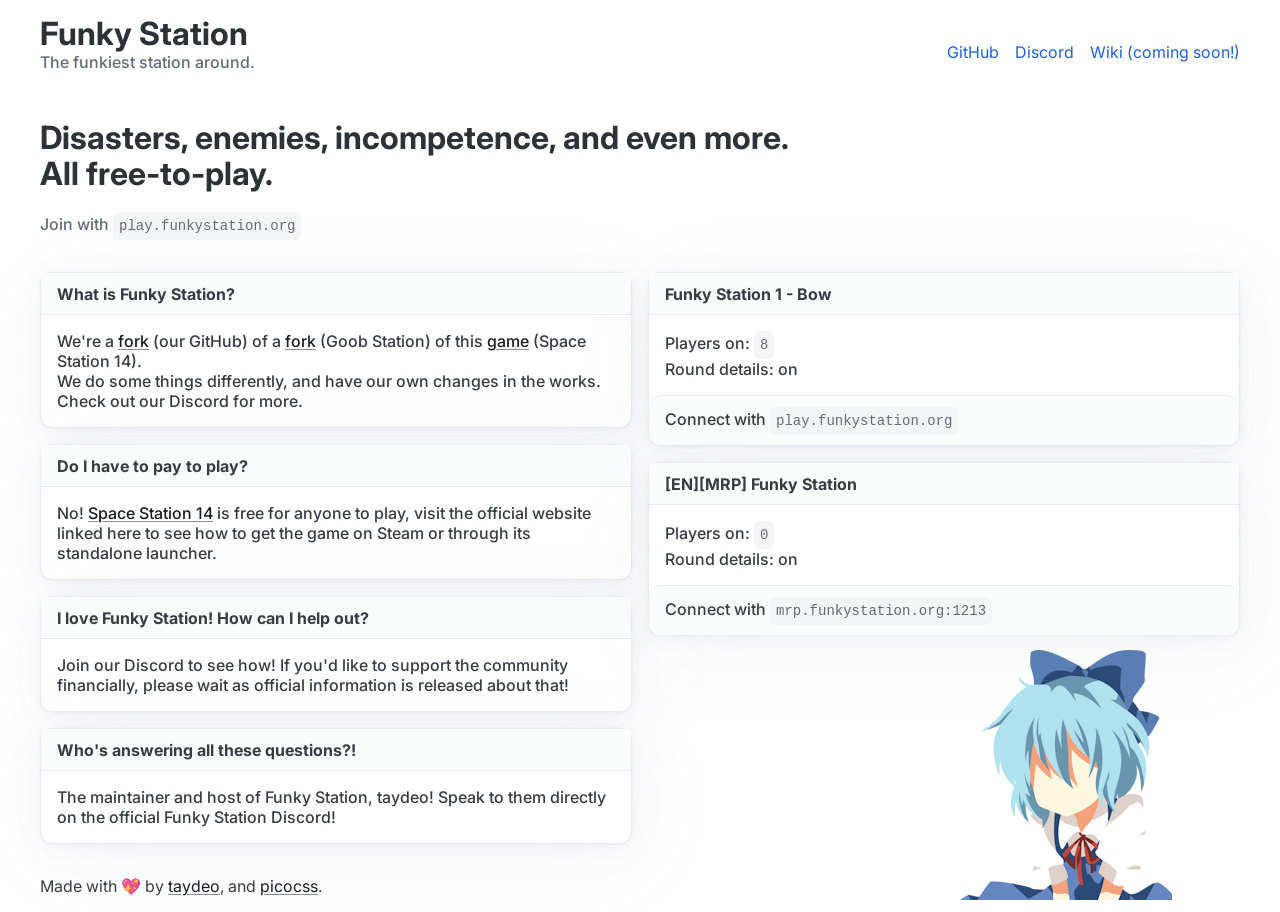
==== index.html @ d87e5e7c "updated website to include MRP" ====
<!DOCTYPE html>
<html lang="en">
  <head>
    <meta charset="utf-8" />
    <meta name="viewport" content="width=device-width, initial-scale=1" />
    <meta name="color-scheme" content="light dark" />
    <link rel="preconnect" href="https://fonts.googleapis.com" />
    <link
      href="https://fonts.googleapis.com/css2?family=Inter:wght@500&display=swap"
      rel="stylesheet"
    />
    <link rel="stylesheet" href="css/pico.blue.min.css" />
    <link rel="stylesheet" href="style.css" />
    <link rel="apple-touch-icon" sizes="180x180" href="apple-touch-icon.png" />
    <link rel="icon" type="image/png" sizes="32x32" href="favicon-32x32.png" />
    <link rel="icon" type="image/png" sizes="16x16" href="favicon-16x16.png" />
    <link rel="icon" type="image/x-icon" href="images/favicon.ico">
    <link rel="manifest" href="site.webmanifest" />
    <title>Funky Station</title>
  </head>

  <body>
    <div class="container">
      <nav>
        <ul>
          <li>
            <hgroup>
              <h1 class="inter-body"><b>Funky Station</b></h1>
              <p class="inter-body">The funkiest station around.</p>
            </hgroup>
          </li>
        </ul>
        <ul>
          <li>
            <a href="https://github.com/funky-station/funky-station">GitHub</a>
          </li>
          <li>
            <a href="https://discord.gg/xxyEpyssVj">Discord</a>
          </li>
          <li><a href="https://discord.gg/xxyEpyssVj">Wiki (coming soon!)</a></li>
        </ul>
      </nav>
    </div>

    <main class="container">
      <hgroup>
        <h1 class="inter-body">
          <b
            >Disasters, enemies, incompetence, and even more. <br />All
            free-to-play.</b
          >
        </h1>
        <br />
        <h2 class="inter-body">Join with <code>play.funkystation.org</code></h2>
      </hgroup>
      <img src="images/cirno.png" class="bottom-cirno" style="height: 250px" />
    </main>

    <div class="container" style="max-width: 1200px;">
      <div class="grid">
        <div>
          <div class="container">
            <article class="inter-body">
              <header class="inter-body"><b>What is Funky Station?</b></header>
              We're a
              <a
                href="https://github.com/funky-station/funky-station"
                class="contrast"
                >fork</a
              >
              (our GitHub) of a
              <a href="https://goobstation.com/" class="contrast">fork</a> (Goob
              Station) of this
              <a href="https://spacestation14.com" class="contrast">game</a>
              (Space Station 14).
              <br />
              We do some things differently, and have our own changes in the
              works. Check out our Discord for more.
            </article>

            <article class="inter-body">
              <header class="inter-body">
                <b>Do I have to pay to play?</b>
              </header>
              No!
              <a href="https://spacestation14.com" class="contrast"
                >Space Station 14</a
              >
              is free for anyone to play, visit the official website linked here
              to see how to get the game on Steam or through its standalone
              launcher.
            </article>

            <article class="inter-body">
              <header class="inter-body">
                <b>I love Funky Station! How can I help out?</b>
              </header>
              Join our Discord to see how! If you'd like to support the
              community financially, please wait as official information is
              released about that!
            </article>

            <article class="inter-body">
              <header class="inter-body">
                <b>Who's answering all these questions?!</b>
              </header>
              The maintainer and host of Funky Station, taydeo! Speak to them
              directly on the official Funky Station Discord!
            </article>
          </div>
        </div>
        <div>
          <article class="inter-body">
            <header class="inter-body">
              <b id="funkystationName">Funky Station 1 - Bow</b>
            </header>

            Players on: <code id="playersOnFunky">8</code>
            <br />
            Round details: <inline id="gamePreset"></inline> on <inline id="gameMap"></inline>
            <footer>
              Connect with

              <code> play.funkystation.org </code>
            </footer>
          </article>

          <article class="inter-body">
            <header class="inter-body">
              <b id="funkystationmrpname">[EN][MRP] Funky Station</b>
            </header>

            Players on: <code id="playersOnFunkyMrp">0</code>
            <br />
            Round details: <inline id="gamePresetMrp"></inline> on <inline id="gameMapMrp"></inline>
            <footer>
              Connect with

              <code> mrp.funkystation.org:1213 </code>
            </footer>
          </article>
        </div>
      </div>
    </div>

    <footer>
        <div class="container">
            Made with 💖 by <a href="https://github.com/taydeo" class="contrast">taydeo</a>, and <a href="https://picocss.com/" class="contrast">picocss</a>.
        </div>
    </footer>
  </body>

  <script src="index.js" type="module"></script>
</html>
---- css/pico.blue.min.css ----
@charset "UTF-8";/*!
 * Pico CSS ✨ v2.0.6 (https://picocss.com)
 * Copyright 2019-2024 - Licensed under MIT
 */:root{--pico-font-family-emoji:"Apple Color Emoji","Segoe UI Emoji","Segoe UI Symbol","Noto Color Emoji";--pico-font-family-sans-serif:system-ui,"Segoe UI",Roboto,Oxygen,Ubuntu,Cantarell,Helvetica,Arial,"Helvetica Neue",sans-serif,var(--pico-font-family-emoji);--pico-font-family-monospace:ui-monospace,SFMono-Regular,"SF Mono",Menlo,Consolas,"Liberation Mono",monospace,var(--pico-font-family-emoji);--pico-font-family:var(--pico-font-family-sans-serif);--pico-line-height:1.5;--pico-font-weight:400;--pico-font-size:100%;--pico-text-underline-offset:0.1rem;--pico-border-radius:0.25rem;--pico-border-width:0.0625rem;--pico-outline-width:0.125rem;--pico-transition:0.2s ease-in-out;--pico-spacing:1rem;--pico-typography-spacing-vertical:1rem;--pico-block-spacing-vertical:var(--pico-spacing);--pico-block-spacing-horizontal:var(--pico-spacing);--pico-grid-column-gap:var(--pico-spacing);--pico-grid-row-gap:var(--pico-spacing);--pico-form-element-spacing-vertical:0.75rem;--pico-form-element-spacing-horizontal:1rem;--pico-group-box-shadow:0 0 0 rgba(0, 0, 0, 0);--pico-group-box-shadow-focus-with-button:0 0 0 var(--pico-outline-width) var(--pico-primary-focus);--pico-group-box-shadow-focus-with-input:0 0 0 0.0625rem var(--pico-form-element-border-color);--pico-modal-overlay-backdrop-filter:blur(0.375rem);--pico-nav-element-spacing-vertical:1rem;--pico-nav-element-spacing-horizontal:0.5rem;--pico-nav-link-spacing-vertical:0.5rem;--pico-nav-link-spacing-horizontal:0.5rem;--pico-nav-breadcrumb-divider:">";--pico-icon-checkbox:url("data:image/svg+xml,%3Csvg xmlns='http://www.w3.org/2000/svg' width='24' height='24' viewBox='0 0 24 24' fill='none' stroke='rgb(255, 255, 255)' stroke-width='4' stroke-linecap='round' stroke-linejoin='round'%3E%3Cpolyline points='20 6 9 17 4 12'%3E%3C/polyline%3E%3C/svg%3E");--pico-icon-minus:url("data:image/svg+xml,%3Csvg xmlns='http://www.w3.org/2000/svg' width='24' height='24' viewBox='0 0 24 24' fill='none' stroke='rgb(255, 255, 255)' stroke-width='4' stroke-linecap='round' stroke-linejoin='round'%3E%3Cline x1='5' y1='12' x2='19' y2='12'%3E%3C/line%3E%3C/svg%3E");--pico-icon-chevron:url("data:image/svg+xml,%3Csvg xmlns='http://www.w3.org/2000/svg' width='24' height='24' viewBox='0 0 24 24' fill='none' stroke='rgb(136, 145, 164)' stroke-width='2' stroke-linecap='round' stroke-linejoin='round'%3E%3Cpolyline points='6 9 12 15 18 9'%3E%3C/polyline%3E%3C/svg%3E");--pico-icon-date:url("data:image/svg+xml,%3Csvg xmlns='http://www.w3.org/2000/svg' width='24' height='24' viewBox='0 0 24 24' fill='none' stroke='rgb(136, 145, 164)' stroke-width='2' stroke-linecap='round' stroke-linejoin='round'%3E%3Crect x='3' y='4' width='18' height='18' rx='2' ry='2'%3E%3C/rect%3E%3Cline x1='16' y1='2' x2='16' y2='6'%3E%3C/line%3E%3Cline x1='8' y1='2' x2='8' y2='6'%3E%3C/line%3E%3Cline x1='3' y1='10' x2='21' y2='10'%3E%3C/line%3E%3C/svg%3E");--pico-icon-time:url("data:image/svg+xml,%3Csvg xmlns='http://www.w3.org/2000/svg' width='24' height='24' viewBox='0 0 24 24' fill='none' stroke='rgb(136, 145, 164)' stroke-width='2' stroke-linecap='round' stroke-linejoin='round'%3E%3Ccircle cx='12' cy='12' r='10'%3E%3C/circle%3E%3Cpolyline points='12 6 12 12 16 14'%3E%3C/polyline%3E%3C/svg%3E");--pico-icon-search:url("data:image/svg+xml,%3Csvg xmlns='http://www.w3.org/2000/svg' width='24' height='24' viewBox='0 0 24 24' fill='none' stroke='rgb(136, 145, 164)' stroke-width='1.5' stroke-linecap='round' stroke-linejoin='round'%3E%3Ccircle cx='11' cy='11' r='8'%3E%3C/circle%3E%3Cline x1='21' y1='21' x2='16.65' y2='16.65'%3E%3C/line%3E%3C/svg%3E");--pico-icon-close:url("data:image/svg+xml,%3Csvg xmlns='http://www.w3.org/2000/svg' width='24' height='24' viewBox='0 0 24 24' fill='none' stroke='rgb(136, 145, 164)' stroke-width='3' stroke-linecap='round' stroke-linejoin='round'%3E%3Cline x1='18' y1='6' x2='6' y2='18'%3E%3C/line%3E%3Cline x1='6' y1='6' x2='18' y2='18'%3E%3C/line%3E%3C/svg%3E");--pico-icon-loading:url("data:image/svg+xml,%3Csvg fill='none' height='24' width='24' viewBox='0 0 24 24' xmlns='http://www.w3.org/2000/svg' %3E%3Cstyle%3E g %7B animation: rotate 2s linear infinite; transform-origin: center center; %7D circle %7B stroke-dasharray: 75,100; stroke-dashoffset: -5; animation: dash 1.5s ease-in-out infinite; stroke-linecap: round; %7D @keyframes rotate %7B 0%25 %7B transform: rotate(0deg); %7D 100%25 %7B transform: rotate(360deg); %7D %7D @keyframes dash %7B 0%25 %7B stroke-dasharray: 1,100; stroke-dashoffset: 0; %7D 50%25 %7B stroke-dasharray: 44.5,100; stroke-dashoffset: -17.5; %7D 100%25 %7B stroke-dasharray: 44.5,100; stroke-dashoffset: -62; %7D %7D %3C/style%3E%3Cg%3E%3Ccircle cx='12' cy='12' r='10' fill='none' stroke='rgb(136, 145, 164)' stroke-width='4' /%3E%3C/g%3E%3C/svg%3E")}@media (min-width:576px){:root{--pico-font-size:106.25%}}@media (min-width:768px){:root{--pico-font-size:112.5%}}@media (min-width:1024px){:root{--pico-font-size:118.75%}}@media (min-width:1280px){:root{--pico-font-size:125%}}@media (min-width:1536px){:root{--pico-font-size:131.25%}}a{--pico-text-decoration:underline}a.contrast,a.secondary{--pico-text-decoration:underline}small{--pico-font-size:0.875em}h1,h2,h3,h4,h5,h6{--pico-font-weight:700}h1{--pico-font-size:2rem;--pico-line-height:1.125;--pico-typography-spacing-top:3rem}h2{--pico-font-size:1.75rem;--pico-line-height:1.15;--pico-typography-spacing-top:2.625rem}h3{--pico-font-size:1.5rem;--pico-line-height:1.175;--pico-typography-spacing-top:2.25rem}h4{--pico-font-size:1.25rem;--pico-line-height:1.2;--pico-typography-spacing-top:1.874rem}h5{--pico-font-size:1.125rem;--pico-line-height:1.225;--pico-typography-spacing-top:1.6875rem}h6{--pico-font-size:1rem;--pico-line-height:1.25;--pico-typography-spacing-top:1.5rem}tfoot td,tfoot th,thead td,thead th{--pico-font-weight:600;--pico-border-width:0.1875rem}code,kbd,pre,samp{--pico-font-family:var(--pico-font-family-monospace)}kbd{--pico-font-weight:bolder}:where(select,textarea),input:not([type=submit],[type=button],[type=reset],[type=checkbox],[type=radio],[type=file]){--pico-outline-width:0.0625rem}[type=search]{--pico-border-radius:5rem}[type=checkbox],[type=radio]{--pico-border-width:0.125rem}[type=checkbox][role=switch]{--pico-border-width:0.1875rem}details.dropdown summary:not([role=button]){--pico-outline-width:0.0625rem}nav details.dropdown summary:focus-visible{--pico-outline-width:0.125rem}[role=search]{--pico-border-radius:5rem}[role=group]:has(button.secondary:focus,[type=submit].secondary:focus,[type=button].secondary:focus,[role=button].secondary:focus),[role=search]:has(button.secondary:focus,[type=submit].secondary:focus,[type=button].secondary:focus,[role=button].secondary:focus){--pico-group-box-shadow-focus-with-button:0 0 0 var(--pico-outline-width) var(--pico-secondary-focus)}[role=group]:has(button.contrast:focus,[type=submit].contrast:focus,[type=button].contrast:focus,[role=button].contrast:focus),[role=search]:has(button.contrast:focus,[type=submit].contrast:focus,[type=button].contrast:focus,[role=button].contrast:focus){--pico-group-box-shadow-focus-with-button:0 0 0 var(--pico-outline-width) var(--pico-contrast-focus)}[role=group] [role=button],[role=group] [type=button],[role=group] [type=submit],[role=group] button,[role=search] [role=button],[role=search] [type=button],[role=search] [type=submit],[role=search] button{--pico-form-element-spacing-horizontal:2rem}details summary[role=button]:not(.outline)::after{filter:brightness(0) invert(1)}[aria-busy=true]:not(input,select,textarea):is(button,[type=submit],[type=button],[type=reset],[role=button]):not(.outline)::before{filter:brightness(0) invert(1)}:root:not([data-theme=dark]),[data-theme=light]{--pico-background-color:#fff;--pico-color:#373c44;--pico-text-selection-color:rgba(116, 139, 248, 0.25);--pico-muted-color:#646b79;--pico-muted-border-color:#e7eaf0;--pico-primary:#2060df;--pico-primary-background:#2060df;--pico-primary-border:var(--pico-primary-background);--pico-primary-underline:rgba(32, 96, 223, 0.5);--pico-primary-hover:#184eb8;--pico-primary-hover-background:#1d59d0;--pico-primary-hover-border:var(--pico-primary-hover-background);--pico-primary-hover-underline:var(--pico-primary-hover);--pico-primary-focus:rgba(116, 139, 248, 0.5);--pico-primary-inverse:#fff;--pico-secondary:#5d6b89;--pico-secondary-background:#525f7a;--pico-secondary-border:var(--pico-secondary-background);--pico-secondary-underline:rgba(93, 107, 137, 0.5);--pico-secondary-hover:#48536b;--pico-secondary-hover-background:#48536b;--pico-secondary-hover-border:var(--pico-secondary-hover-background);--pico-secondary-hover-underline:var(--pico-secondary-hover);--pico-secondary-focus:rgba(93, 107, 137, 0.25);--pico-secondary-inverse:#fff;--pico-contrast:#181c25;--pico-contrast-background:#181c25;--pico-contrast-border:var(--pico-contrast-background);--pico-contrast-underline:rgba(24, 28, 37, 0.5);--pico-contrast-hover:#000;--pico-contrast-hover-background:#000;--pico-contrast-hover-border:var(--pico-contrast-hover-background);--pico-contrast-hover-underline:var(--pico-secondary-hover);--pico-contrast-focus:rgba(93, 107, 137, 0.25);--pico-contrast-inverse:#fff;--pico-box-shadow:0.0145rem 0.029rem 0.174rem rgba(129, 145, 181, 0.01698),0.0335rem 0.067rem 0.402rem rgba(129, 145, 181, 0.024),0.0625rem 0.125rem 0.75rem rgba(129, 145, 181, 0.03),0.1125rem 0.225rem 1.35rem rgba(129, 145, 181, 0.036),0.2085rem 0.417rem 2.502rem rgba(129, 145, 181, 0.04302),0.5rem 1rem 6rem rgba(129, 145, 181, 0.06),0 0 0 0.0625rem rgba(129, 145, 181, 0.015);--pico-h1-color:#2d3138;--pico-h2-color:#373c44;--pico-h3-color:#424751;--pico-h4-color:#4d535e;--pico-h5-color:#5c6370;--pico-h6-color:#646b79;--pico-mark-background-color:#fde7c0;--pico-mark-color:#0f1114;--pico-ins-color:#1d6a54;--pico-del-color:#883935;--pico-blockquote-border-color:var(--pico-muted-border-color);--pico-blockquote-footer-color:var(--pico-muted-color);--pico-button-box-shadow:0 0 0 rgba(0, 0, 0, 0);--pico-button-hover-box-shadow:0 0 0 rgba(0, 0, 0, 0);--pico-table-border-color:var(--pico-muted-border-color);--pico-table-row-stripped-background-color:rgba(111, 120, 135, 0.0375);--pico-code-background-color:#f3f5f7;--pico-code-color:#646b79;--pico-code-kbd-background-color:var(--pico-color);--pico-code-kbd-color:var(--pico-background-color);--pico-form-element-background-color:#fbfcfc;--pico-form-element-selected-background-color:#dfe3eb;--pico-form-element-border-color:#cfd5e2;--pico-form-element-color:#23262c;--pico-form-element-placeholder-color:var(--pico-muted-color);--pico-form-element-active-background-color:#fff;--pico-form-element-active-border-color:var(--pico-primary-border);--pico-form-element-focus-color:var(--pico-primary-border);--pico-form-element-disabled-opacity:0.5;--pico-form-element-invalid-border-color:#b86a6b;--pico-form-element-invalid-active-border-color:#c84f48;--pico-form-element-invalid-focus-color:var(--pico-form-element-invalid-active-border-color);--pico-form-element-valid-border-color:#4c9b8a;--pico-form-element-valid-active-border-color:#279977;--pico-form-element-valid-focus-color:var(--pico-form-element-valid-active-border-color);--pico-switch-background-color:#bfc7d9;--pico-switch-checked-background-color:var(--pico-primary-background);--pico-switch-color:#fff;--pico-switch-thumb-box-shadow:0 0 0 rgba(0, 0, 0, 0);--pico-range-border-color:#dfe3eb;--pico-range-active-border-color:#bfc7d9;--pico-range-thumb-border-color:var(--pico-background-color);--pico-range-thumb-color:var(--pico-secondary-background);--pico-range-thumb-active-color:var(--pico-primary-background);--pico-accordion-border-color:var(--pico-muted-border-color);--pico-accordion-active-summary-color:var(--pico-primary-hover);--pico-accordion-close-summary-color:var(--pico-color);--pico-accordion-open-summary-color:var(--pico-muted-color);--pico-card-background-color:var(--pico-background-color);--pico-card-border-color:var(--pico-muted-border-color);--pico-card-box-shadow:var(--pico-box-shadow);--pico-card-sectioning-background-color:#fbfcfc;--pico-dropdown-background-color:#fff;--pico-dropdown-border-color:#eff1f4;--pico-dropdown-box-shadow:var(--pico-box-shadow);--pico-dropdown-color:var(--pico-color);--pico-dropdown-hover-background-color:#eff1f4;--pico-loading-spinner-opacity:0.5;--pico-modal-overlay-background-color:rgba(232, 234, 237, 0.75);--pico-progress-background-color:#dfe3eb;--pico-progress-color:var(--pico-primary-background);--pico-tooltip-background-color:var(--pico-contrast-background);--pico-tooltip-color:var(--pico-contrast-inverse);--pico-icon-valid:url("data:image/svg+xml,%3Csvg xmlns='http://www.w3.org/2000/svg' width='24' height='24' viewBox='0 0 24 24' fill='none' stroke='rgb(76, 155, 138)' stroke-width='2' stroke-linecap='round' stroke-linejoin='round'%3E%3Cpolyline points='20 6 9 17 4 12'%3E%3C/polyline%3E%3C/svg%3E");--pico-icon-invalid:url("data:image/svg+xml,%3Csvg xmlns='http://www.w3.org/2000/svg' width='24' height='24' viewBox='0 0 24 24' fill='none' stroke='rgb(200, 79, 72)' stroke-width='2' stroke-linecap='round' stroke-linejoin='round'%3E%3Ccircle cx='12' cy='12' r='10'%3E%3C/circle%3E%3Cline x1='12' y1='8' x2='12' y2='12'%3E%3C/line%3E%3Cline x1='12' y1='16' x2='12.01' y2='16'%3E%3C/line%3E%3C/svg%3E");color-scheme:light}:root:not([data-theme=dark]) input:is([type=submit],[type=button],[type=reset],[type=checkbox],[type=radio],[type=file]),[data-theme=light] input:is([type=submit],[type=button],[type=reset],[type=checkbox],[type=radio],[type=file]){--pico-form-element-focus-color:var(--pico-primary-focus)}@media only screen and (prefers-color-scheme:dark){:root:not([data-theme]){--pico-background-color:#13171f;--pico-color:#c2c7d0;--pico-text-selection-color:rgba(137, 153, 249, 0.1875);--pico-muted-color:#7b8495;--pico-muted-border-color:#202632;--pico-primary:#8999f9;--pico-primary-background:#2060df;--pico-primary-border:var(--pico-primary-background);--pico-primary-underline:rgba(137, 153, 249, 0.5);--pico-primary-hover:#aeb5fb;--pico-primary-hover-background:#3c71f7;--pico-primary-hover-border:var(--pico-primary-hover-background);--pico-primary-hover-underline:var(--pico-primary-hover);--pico-primary-focus:rgba(137, 153, 249, 0.375);--pico-primary-inverse:#fff;--pico-secondary:#969eaf;--pico-secondary-background:#525f7a;--pico-secondary-border:var(--pico-secondary-background);--pico-secondary-underline:rgba(150, 158, 175, 0.5);--pico-secondary-hover:#b3b9c5;--pico-secondary-hover-background:#5d6b89;--pico-secondary-hover-border:var(--pico-secondary-hover-background);--pico-secondary-hover-underline:var(--pico-secondary-hover);--pico-secondary-focus:rgba(144, 158, 190, 0.25);--pico-secondary-inverse:#fff;--pico-contrast:#dfe3eb;--pico-contrast-background:#eff1f4;--pico-contrast-border:var(--pico-contrast-background);--pico-contrast-underline:rgba(223, 227, 235, 0.5);--pico-contrast-hover:#fff;--pico-contrast-hover-background:#fff;--pico-contrast-hover-border:var(--pico-contrast-hover-background);--pico-contrast-hover-underline:var(--pico-contrast-hover);--pico-contrast-focus:rgba(207, 213, 226, 0.25);--pico-contrast-inverse:#000;--pico-box-shadow:0.0145rem 0.029rem 0.174rem rgba(7, 9, 12, 0.01698),0.0335rem 0.067rem 0.402rem rgba(7, 9, 12, 0.024),0.0625rem 0.125rem 0.75rem rgba(7, 9, 12, 0.03),0.1125rem 0.225rem 1.35rem rgba(7, 9, 12, 0.036),0.2085rem 0.417rem 2.502rem rgba(7, 9, 12, 0.04302),0.5rem 1rem 6rem rgba(7, 9, 12, 0.06),0 0 0 0.0625rem rgba(7, 9, 12, 0.015);--pico-h1-color:#f0f1f3;--pico-h2-color:#e0e3e7;--pico-h3-color:#c2c7d0;--pico-h4-color:#b3b9c5;--pico-h5-color:#a4acba;--pico-h6-color:#8891a4;--pico-mark-background-color:#014063;--pico-mark-color:#fff;--pico-ins-color:#62af9a;--pico-del-color:#ce7e7b;--pico-blockquote-border-color:var(--pico-muted-border-color);--pico-blockquote-footer-color:var(--pico-muted-color);--pico-button-box-shadow:0 0 0 rgba(0, 0, 0, 0);--pico-button-hover-box-shadow:0 0 0 rgba(0, 0, 0, 0);--pico-table-border-color:var(--pico-muted-border-color);--pico-table-row-stripped-background-color:rgba(111, 120, 135, 0.0375);--pico-code-background-color:#1a1f28;--pico-code-color:#8891a4;--pico-code-kbd-background-color:var(--pico-color);--pico-code-kbd-color:var(--pico-background-color);--pico-form-element-background-color:#1c212c;--pico-form-element-selected-background-color:#2a3140;--pico-form-element-border-color:#2a3140;--pico-form-element-color:#e0e3e7;--pico-form-element-placeholder-color:#8891a4;--pico-form-element-active-background-color:#1a1f28;--pico-form-element-active-border-color:var(--pico-primary-border);--pico-form-element-focus-color:var(--pico-primary-border);--pico-form-element-disabled-opacity:0.5;--pico-form-element-invalid-border-color:#964a50;--pico-form-element-invalid-active-border-color:#b7403b;--pico-form-element-invalid-focus-color:var(--pico-form-element-invalid-active-border-color);--pico-form-element-valid-border-color:#2a7b6f;--pico-form-element-valid-active-border-color:#16896a;--pico-form-element-valid-focus-color:var(--pico-form-element-valid-active-border-color);--pico-switch-background-color:#333c4e;--pico-switch-checked-background-color:var(--pico-primary-background);--pico-switch-color:#fff;--pico-switch-thumb-box-shadow:0 0 0 rgba(0, 0, 0, 0);--pico-range-border-color:#202632;--pico-range-active-border-color:#2a3140;--pico-range-thumb-border-color:var(--pico-background-color);--pico-range-thumb-color:var(--pico-secondary-background);--pico-range-thumb-active-color:var(--pico-primary-background);--pico-accordion-border-color:var(--pico-muted-border-color);--pico-accordion-active-summary-color:var(--pico-primary-hover);--pico-accordion-close-summary-color:var(--pico-color);--pico-accordion-open-summary-color:var(--pico-muted-color);--pico-card-background-color:#181c25;--pico-card-border-color:var(--pico-card-background-color);--pico-card-box-shadow:var(--pico-box-shadow);--pico-card-sectioning-background-color:#1a1f28;--pico-dropdown-background-color:#181c25;--pico-dropdown-border-color:#202632;--pico-dropdown-box-shadow:var(--pico-box-shadow);--pico-dropdown-color:var(--pico-color);--pico-dropdown-hover-background-color:#202632;--pico-loading-spinner-opacity:0.5;--pico-modal-overlay-background-color:rgba(8, 9, 10, 0.75);--pico-progress-background-color:#202632;--pico-progress-color:var(--pico-primary-background);--pico-tooltip-background-color:var(--pico-contrast-background);--pico-tooltip-color:var(--pico-contrast-inverse);--pico-icon-valid:url("data:image/svg+xml,%3Csvg xmlns='http://www.w3.org/2000/svg' width='24' height='24' viewBox='0 0 24 24' fill='none' stroke='rgb(42, 123, 111)' stroke-width='2' stroke-linecap='round' stroke-linejoin='round'%3E%3Cpolyline points='20 6 9 17 4 12'%3E%3C/polyline%3E%3C/svg%3E");--pico-icon-invalid:url("data:image/svg+xml,%3Csvg xmlns='http://www.w3.org/2000/svg' width='24' height='24' viewBox='0 0 24 24' fill='none' stroke='rgb(150, 74, 80)' stroke-width='2' stroke-linecap='round' stroke-linejoin='round'%3E%3Ccircle cx='12' cy='12' r='10'%3E%3C/circle%3E%3Cline x1='12' y1='8' x2='12' y2='12'%3E%3C/line%3E%3Cline x1='12' y1='16' x2='12.01' y2='16'%3E%3C/line%3E%3C/svg%3E");color-scheme:dark}:root:not([data-theme]) input:is([type=submit],[type=button],[type=reset],[type=checkbox],[type=radio],[type=file]){--pico-form-element-focus-color:var(--pico-primary-focus)}:root:not([data-theme]) details summary[role=button].contrast:not(.outline)::after{filter:brightness(0)}:root:not([data-theme]) [aria-busy=true]:not(input,select,textarea).contrast:is(button,[type=submit],[type=button],[type=reset],[role=button]):not(.outline)::before{filter:brightness(0)}}[data-theme=dark]{--pico-background-color:#13171f;--pico-color:#c2c7d0;--pico-text-selection-color:rgba(137, 153, 249, 0.1875);--pico-muted-color:#7b8495;--pico-muted-border-color:#202632;--pico-primary:#8999f9;--pico-primary-background:#2060df;--pico-primary-border:var(--pico-primary-background);--pico-primary-underline:rgba(137, 153, 249, 0.5);--pico-primary-hover:#aeb5fb;--pico-primary-hover-background:#3c71f7;--pico-primary-hover-border:var(--pico-primary-hover-background);--pico-primary-hover-underline:var(--pico-primary-hover);--pico-primary-focus:rgba(137, 153, 249, 0.375);--pico-primary-inverse:#fff;--pico-secondary:#969eaf;--pico-secondary-background:#525f7a;--pico-secondary-border:var(--pico-secondary-background);--pico-secondary-underline:rgba(150, 158, 175, 0.5);--pico-secondary-hover:#b3b9c5;--pico-secondary-hover-background:#5d6b89;--pico-secondary-hover-border:var(--pico-secondary-hover-background);--pico-secondary-hover-underline:var(--pico-secondary-hover);--pico-secondary-focus:rgba(144, 158, 190, 0.25);--pico-secondary-inverse:#fff;--pico-contrast:#dfe3eb;--pico-contrast-background:#eff1f4;--pico-contrast-border:var(--pico-contrast-background);--pico-contrast-underline:rgba(223, 227, 235, 0.5);--pico-contrast-hover:#fff;--pico-contrast-hover-background:#fff;--pico-contrast-hover-border:var(--pico-contrast-hover-background);--pico-contrast-hover-underline:var(--pico-contrast-hover);--pico-contrast-focus:rgba(207, 213, 226, 0.25);--pico-contrast-inverse:#000;--pico-box-shadow:0.0145rem 0.029rem 0.174rem rgba(7, 9, 12, 0.01698),0.0335rem 0.067rem 0.402rem rgba(7, 9, 12, 0.024),0.0625rem 0.125rem 0.75rem rgba(7, 9, 12, 0.03),0.1125rem 0.225rem 1.35rem rgba(7, 9, 12, 0.036),0.2085rem 0.417rem 2.502rem rgba(7, 9, 12, 0.04302),0.5rem 1rem 6rem rgba(7, 9, 12, 0.06),0 0 0 0.0625rem rgba(7, 9, 12, 0.015);--pico-h1-color:#f0f1f3;--pico-h2-color:#e0e3e7;--pico-h3-color:#c2c7d0;--pico-h4-color:#b3b9c5;--pico-h5-color:#a4acba;--pico-h6-color:#8891a4;--pico-mark-background-color:#014063;--pico-mark-color:#fff;--pico-ins-color:#62af9a;--pico-del-color:#ce7e7b;--pico-blockquote-border-color:var(--pico-muted-border-color);--pico-blockquote-footer-color:var(--pico-muted-color);--pico-button-box-shadow:0 0 0 rgba(0, 0, 0, 0);--pico-button-hover-box-shadow:0 0 0 rgba(0, 0, 0, 0);--pico-table-border-color:var(--pico-muted-border-color);--pico-table-row-stripped-background-color:rgba(111, 120, 135, 0.0375);--pico-code-background-color:#1a1f28;--pico-code-color:#8891a4;--pico-code-kbd-background-color:var(--pico-color);--pico-code-kbd-color:var(--pico-background-color);--pico-form-element-background-color:#1c212c;--pico-form-element-selected-background-color:#2a3140;--pico-form-element-border-color:#2a3140;--pico-form-element-color:#e0e3e7;--pico-form-element-placeholder-color:#8891a4;--pico-form-element-active-background-color:#1a1f28;--pico-form-element-active-border-color:var(--pico-primary-border);--pico-form-element-focus-color:var(--pico-primary-border);--pico-form-element-disabled-opacity:0.5;--pico-form-element-invalid-border-color:#964a50;--pico-form-element-invalid-active-border-color:#b7403b;--pico-form-element-invalid-focus-color:var(--pico-form-element-invalid-active-border-color);--pico-form-element-valid-border-color:#2a7b6f;--pico-form-element-valid-active-border-color:#16896a;--pico-form-element-valid-focus-color:var(--pico-form-element-valid-active-border-color);--pico-switch-background-color:#333c4e;--pico-switch-checked-background-color:var(--pico-primary-background);--pico-switch-color:#fff;--pico-switch-thumb-box-shadow:0 0 0 rgba(0, 0, 0, 0);--pico-range-border-color:#202632;--pico-range-active-border-color:#2a3140;--pico-range-thumb-border-color:var(--pico-background-color);--pico-range-thumb-color:var(--pico-secondary-background);--pico-range-thumb-active-color:var(--pico-primary-background);--pico-accordion-border-color:var(--pico-muted-border-color);--pico-accordion-active-summary-color:var(--pico-primary-hover);--pico-accordion-close-summary-color:var(--pico-color);--pico-accordion-open-summary-color:var(--pico-muted-color);--pico-card-background-color:#181c25;--pico-card-border-color:var(--pico-card-background-color);--pico-card-box-shadow:var(--pico-box-shadow);--pico-card-sectioning-background-color:#1a1f28;--pico-dropdown-background-color:#181c25;--pico-dropdown-border-color:#202632;--pico-dropdown-box-shadow:var(--pico-box-shadow);--pico-dropdown-color:var(--pico-color);--pico-dropdown-hover-background-color:#202632;--pico-loading-spinner-opacity:0.5;--pico-modal-overlay-background-color:rgba(8, 9, 10, 0.75);--pico-progress-background-color:#202632;--pico-progress-color:var(--pico-primary-background);--pico-tooltip-background-color:var(--pico-contrast-background);--pico-tooltip-color:var(--pico-contrast-inverse);--pico-icon-valid:url("data:image/svg+xml,%3Csvg xmlns='http://www.w3.org/2000/svg' width='24' height='24' viewBox='0 0 24 24' fill='none' stroke='rgb(42, 123, 111)' stroke-width='2' stroke-linecap='round' stroke-linejoin='round'%3E%3Cpolyline points='20 6 9 17 4 12'%3E%3C/polyline%3E%3C/svg%3E");--pico-icon-invalid:url("data:image/svg+xml,%3Csvg xmlns='http://www.w3.org/2000/svg' width='24' height='24' viewBox='0 0 24 24' fill='none' stroke='rgb(150, 74, 80)' stroke-width='2' stroke-linecap='round' stroke-linejoin='round'%3E%3Ccircle cx='12' cy='12' r='10'%3E%3C/circle%3E%3Cline x1='12' y1='8' x2='12' y2='12'%3E%3C/line%3E%3Cline x1='12' y1='16' x2='12.01' y2='16'%3E%3C/line%3E%3C/svg%3E");color-scheme:dark}[data-theme=dark] input:is([type=submit],[type=button],[type=reset],[type=checkbox],[type=radio],[type=file]){--pico-form-element-focus-color:var(--pico-primary-focus)}[data-theme=dark] details summary[role=button].contrast:not(.outline)::after{filter:brightness(0)}[data-theme=dark] [aria-busy=true]:not(input,select,textarea).contrast:is(button,[type=submit],[type=button],[type=reset],[role=button]):not(.outline)::before{filter:brightness(0)}[type=checkbox],[type=radio],[type=range],progress{accent-color:var(--pico-primary)}*,::after,::before{box-sizing:border-box;background-repeat:no-repeat}::after,::before{text-decoration:inherit;vertical-align:inherit}:where(:root){-webkit-tap-highlight-color:transparent;-webkit-text-size-adjust:100%;-moz-text-size-adjust:100%;text-size-adjust:100%;background-color:var(--pico-background-color);color:var(--pico-color);font-weight:var(--pico-font-weight);font-size:var(--pico-font-size);line-height:var(--pico-line-height);font-family:var(--pico-font-family);text-underline-offset:var(--pico-text-underline-offset);text-rendering:optimizeLegibility;overflow-wrap:break-word;-moz-tab-size:4;-o-tab-size:4;tab-size:4}body{width:100%;margin:0}main{display:block}body>footer,body>header,body>main{padding-block:var(--pico-block-spacing-vertical)}section{margin-bottom:var(--pico-block-spacing-vertical)}.container,.container-fluid{width:100%;margin-right:auto;margin-left:auto;padding-right:var(--pico-spacing);padding-left:var(--pico-spacing)}@media (min-width:576px){.container{max-width:510px;padding-right:0;padding-left:0}}@media (min-width:768px){.container{max-width:700px}}@media (min-width:1024px){.container{max-width:950px}}@media (min-width:1280px){.container{max-width:1200px}}@media (min-width:1536px){.container{max-width:1450px}}.grid{grid-column-gap:var(--pico-grid-column-gap);grid-row-gap:var(--pico-grid-row-gap);display:grid;grid-template-columns:1fr}@media (min-width:768px){.grid{grid-template-columns:repeat(auto-fit,minmax(0%,1fr))}}.grid>*{min-width:0}.overflow-auto{overflow:auto}b,strong{font-weight:bolder}sub,sup{position:relative;font-size:.75em;line-height:0;vertical-align:baseline}sub{bottom:-.25em}sup{top:-.5em}address,blockquote,dl,ol,p,pre,table,ul{margin-top:0;margin-bottom:var(--pico-typography-spacing-vertical);color:var(--pico-color);font-style:normal;font-weight:var(--pico-font-weight)}h1,h2,h3,h4,h5,h6{margin-top:0;margin-bottom:var(--pico-typography-spacing-vertical);color:var(--pico-color);font-weight:var(--pico-font-weight);font-size:var(--pico-font-size);line-height:var(--pico-line-height);font-family:var(--pico-font-family)}h1{--pico-color:var(--pico-h1-color)}h2{--pico-color:var(--pico-h2-color)}h3{--pico-color:var(--pico-h3-color)}h4{--pico-color:var(--pico-h4-color)}h5{--pico-color:var(--pico-h5-color)}h6{--pico-color:var(--pico-h6-color)}:where(article,address,blockquote,dl,figure,form,ol,p,pre,table,ul)~:is(h1,h2,h3,h4,h5,h6){margin-top:var(--pico-typography-spacing-top)}p{margin-bottom:var(--pico-typography-spacing-vertical)}hgroup{margin-bottom:var(--pico-typography-spacing-vertical)}hgroup>*{margin-top:0;margin-bottom:0}hgroup>:not(:first-child):last-child{--pico-color:var(--pico-muted-color);--pico-font-weight:unset;font-size:1rem}:where(ol,ul) li{margin-bottom:calc(var(--pico-typography-spacing-vertical) * .25)}:where(dl,ol,ul) :where(dl,ol,ul){margin:0;margin-top:calc(var(--pico-typography-spacing-vertical) * .25)}ul li{list-style:square}mark{padding:.125rem .25rem;background-color:var(--pico-mark-background-color);color:var(--pico-mark-color);vertical-align:baseline}blockquote{display:block;margin:var(--pico-typography-spacing-vertical) 0;padding:var(--pico-spacing);border-right:none;border-left:.25rem solid var(--pico-blockquote-border-color);border-inline-start:0.25rem solid var(--pico-blockquote-border-color);border-inline-end:none}blockquote footer{margin-top:calc(var(--pico-typography-spacing-vertical) * .5);color:var(--pico-blockquote-footer-color)}abbr[title]{border-bottom:1px dotted;text-decoration:none;cursor:help}ins{color:var(--pico-ins-color);text-decoration:none}del{color:var(--pico-del-color)}::-moz-selection{background-color:var(--pico-text-selection-color)}::selection{background-color:var(--pico-text-selection-color)}:where(a:not([role=button])),[role=link]{--pico-color:var(--pico-primary);--pico-background-color:transparent;--pico-underline:var(--pico-primary-underline);outline:0;background-color:var(--pico-background-color);color:var(--pico-color);-webkit-text-decoration:var(--pico-text-decoration);text-decoration:var(--pico-text-decoration);text-decoration-color:var(--pico-underline);text-underline-offset:0.125em;transition:background-color var(--pico-transition),color var(--pico-transition),box-shadow var(--pico-transition),-webkit-text-decoration var(--pico-transition);transition:background-color var(--pico-transition),color var(--pico-transition),text-decoration var(--pico-transition),box-shadow var(--pico-transition);transition:background-color var(--pico-transition),color var(--pico-transition),text-decoration var(--pico-transition),box-shadow var(--pico-transition),-webkit-text-decoration var(--pico-transition)}:where(a:not([role=button])):is([aria-current]:not([aria-current=false]),:hover,:active,:focus),[role=link]:is([aria-current]:not([aria-current=false]),:hover,:active,:focus){--pico-color:var(--pico-primary-hover);--pico-underline:var(--pico-primary-hover-underline);--pico-text-decoration:underline}:where(a:not([role=button])):focus-visible,[role=link]:focus-visible{box-shadow:0 0 0 var(--pico-outline-width) var(--pico-primary-focus)}:where(a:not([role=button])).secondary,[role=link].secondary{--pico-color:var(--pico-secondary);--pico-underline:var(--pico-secondary-underline)}:where(a:not([role=button])).secondary:is([aria-current]:not([aria-current=false]),:hover,:active,:focus),[role=link].secondary:is([aria-current]:not([aria-current=false]),:hover,:active,:focus){--pico-color:var(--pico-secondary-hover);--pico-underline:var(--pico-secondary-hover-underline)}:where(a:not([role=button])).contrast,[role=link].contrast{--pico-color:var(--pico-contrast);--pico-underline:var(--pico-contrast-underline)}:where(a:not([role=button])).contrast:is([aria-current]:not([aria-current=false]),:hover,:active,:focus),[role=link].contrast:is([aria-current]:not([aria-current=false]),:hover,:active,:focus){--pico-color:var(--pico-contrast-hover);--pico-underline:var(--pico-contrast-hover-underline)}a[role=button]{display:inline-block}button{margin:0;overflow:visible;font-family:inherit;text-transform:none}[type=button],[type=reset],[type=submit],button{-webkit-appearance:button}[role=button],[type=button],[type=file]::file-selector-button,[type=reset],[type=submit],button{--pico-background-color:var(--pico-primary-background);--pico-border-color:var(--pico-primary-border);--pico-color:var(--pico-primary-inverse);--pico-box-shadow:var(--pico-button-box-shadow, 0 0 0 rgba(0, 0, 0, 0));padding:var(--pico-form-element-spacing-vertical) var(--pico-form-element-spacing-horizontal);border:var(--pico-border-width) solid var(--pico-border-color);border-radius:var(--pico-border-radius);outline:0;background-color:var(--pico-background-color);box-shadow:var(--pico-box-shadow);color:var(--pico-color);font-weight:var(--pico-font-weight);font-size:1rem;line-height:var(--pico-line-height);text-align:center;text-decoration:none;cursor:pointer;-webkit-user-select:none;-moz-user-select:none;user-select:none;transition:background-color var(--pico-transition),border-color var(--pico-transition),color var(--pico-transition),box-shadow var(--pico-transition)}[role=button]:is(:hover,:active,:focus),[role=button]:is([aria-current]:not([aria-current=false])),[type=button]:is(:hover,:active,:focus),[type=button]:is([aria-current]:not([aria-current=false])),[type=file]::file-selector-button:is(:hover,:active,:focus),[type=file]::file-selector-button:is([aria-current]:not([aria-current=false])),[type=reset]:is(:hover,:active,:focus),[type=reset]:is([aria-current]:not([aria-current=false])),[type=submit]:is(:hover,:active,:focus),[type=submit]:is([aria-current]:not([aria-current=false])),button:is(:hover,:active,:focus),button:is([aria-current]:not([aria-current=false])){--pico-background-color:var(--pico-primary-hover-background);--pico-border-color:var(--pico-primary-hover-border);--pico-box-shadow:var(--pico-button-hover-box-shadow, 0 0 0 rgba(0, 0, 0, 0));--pico-color:var(--pico-primary-inverse)}[role=button]:focus,[role=button]:is([aria-current]:not([aria-current=false])):focus,[type=button]:focus,[type=button]:is([aria-current]:not([aria-current=false])):focus,[type=file]::file-selector-button:focus,[type=file]::file-selector-button:is([aria-current]:not([aria-current=false])):focus,[type=reset]:focus,[type=reset]:is([aria-current]:not([aria-current=false])):focus,[type=submit]:focus,[type=submit]:is([aria-current]:not([aria-current=false])):focus,button:focus,button:is([aria-current]:not([aria-current=false])):focus{--pico-box-shadow:var(--pico-button-hover-box-shadow, 0 0 0 rgba(0, 0, 0, 0)),0 0 0 var(--pico-outline-width) var(--pico-primary-focus)}[type=button],[type=reset],[type=submit]{margin-bottom:var(--pico-spacing)}:is(button,[type=submit],[type=button],[role=button]).secondary,[type=file]::file-selector-button,[type=reset]{--pico-background-color:var(--pico-secondary-background);--pico-border-color:var(--pico-secondary-border);--pico-color:var(--pico-secondary-inverse);cursor:pointer}:is(button,[type=submit],[type=button],[role=button]).secondary:is([aria-current]:not([aria-current=false]),:hover,:active,:focus),[type=file]::file-selector-button:is([aria-current]:not([aria-current=false]),:hover,:active,:focus),[type=reset]:is([aria-current]:not([aria-current=false]),:hover,:active,:focus){--pico-background-color:var(--pico-secondary-hover-background);--pico-border-color:var(--pico-secondary-hover-border);--pico-color:var(--pico-secondary-inverse)}:is(button,[type=submit],[type=button],[role=button]).secondary:focus,:is(button,[type=submit],[type=button],[role=button]).secondary:is([aria-current]:not([aria-current=false])):focus,[type=file]::file-selector-button:focus,[type=file]::file-selector-button:is([aria-current]:not([aria-current=false])):focus,[type=reset]:focus,[type=reset]:is([aria-current]:not([aria-current=false])):focus{--pico-box-shadow:var(--pico-button-hover-box-shadow, 0 0 0 rgba(0, 0, 0, 0)),0 0 0 var(--pico-outline-width) var(--pico-secondary-focus)}:is(button,[type=submit],[type=button],[role=button]).contrast{--pico-background-color:var(--pico-contrast-background);--pico-border-color:var(--pico-contrast-border);--pico-color:var(--pico-contrast-inverse)}:is(button,[type=submit],[type=button],[role=button]).contrast:is([aria-current]:not([aria-current=false]),:hover,:active,:focus){--pico-background-color:var(--pico-contrast-hover-background);--pico-border-color:var(--pico-contrast-hover-border);--pico-color:var(--pico-contrast-inverse)}:is(button,[type=submit],[type=button],[role=button]).contrast:focus,:is(button,[type=submit],[type=button],[role=button]).contrast:is([aria-current]:not([aria-current=false])):focus{--pico-box-shadow:var(--pico-button-hover-box-shadow, 0 0 0 rgba(0, 0, 0, 0)),0 0 0 var(--pico-outline-width) var(--pico-contrast-focus)}:is(button,[type=submit],[type=button],[role=button]).outline,[type=reset].outline{--pico-background-color:transparent;--pico-color:var(--pico-primary);--pico-border-color:var(--pico-primary)}:is(button,[type=submit],[type=button],[role=button]).outline:is([aria-current]:not([aria-current=false]),:hover,:active,:focus),[type=reset].outline:is([aria-current]:not([aria-current=false]),:hover,:active,:focus){--pico-background-color:transparent;--pico-color:var(--pico-primary-hover);--pico-border-color:var(--pico-primary-hover)}:is(button,[type=submit],[type=button],[role=button]).outline.secondary,[type=reset].outline{--pico-color:var(--pico-secondary);--pico-border-color:var(--pico-secondary)}:is(button,[type=submit],[type=button],[role=button]).outline.secondary:is([aria-current]:not([aria-current=false]),:hover,:active,:focus),[type=reset].outline:is([aria-current]:not([aria-current=false]),:hover,:active,:focus){--pico-color:var(--pico-secondary-hover);--pico-border-color:var(--pico-secondary-hover)}:is(button,[type=submit],[type=button],[role=button]).outline.contrast{--pico-color:var(--pico-contrast);--pico-border-color:var(--pico-contrast)}:is(button,[type=submit],[type=button],[role=button]).outline.contrast:is([aria-current]:not([aria-current=false]),:hover,:active,:focus){--pico-color:var(--pico-contrast-hover);--pico-border-color:var(--pico-contrast-hover)}:where(button,[type=submit],[type=reset],[type=button],[role=button])[disabled],:where(fieldset[disabled]) :is(button,[type=submit],[type=button],[type=reset],[role=button]){opacity:.5;pointer-events:none}:where(table){width:100%;border-collapse:collapse;border-spacing:0;text-indent:0}td,th{padding:calc(var(--pico-spacing)/ 2) var(--pico-spacing);border-bottom:var(--pico-border-width) solid var(--pico-table-border-color);background-color:var(--pico-background-color);color:var(--pico-color);font-weight:var(--pico-font-weight);text-align:left;text-align:start}tfoot td,tfoot th{border-top:var(--pico-border-width) solid var(--pico-table-border-color);border-bottom:0}table.striped tbody tr:nth-child(odd) td,table.striped tbody tr:nth-child(odd) th{background-color:var(--pico-table-row-stripped-background-color)}:where(audio,canvas,iframe,img,svg,video){vertical-align:middle}audio,video{display:inline-block}audio:not([controls]){display:none;height:0}:where(iframe){border-style:none}img{max-width:100%;height:auto;border-style:none}:where(svg:not([fill])){fill:currentColor}svg:not(:root){overflow:hidden}code,kbd,pre,samp{font-size:.875em;font-family:var(--pico-font-family)}pre code{font-size:inherit;font-family:inherit}pre{-ms-overflow-style:scrollbar;overflow:auto}code,kbd,pre{border-radius:var(--pico-border-radius);background:var(--pico-code-background-color);color:var(--pico-code-color);font-weight:var(--pico-font-weight);line-height:initial}code,kbd{display:inline-block;padding:.375rem}pre{display:block;margin-bottom:var(--pico-spacing);overflow-x:auto}pre>code{display:block;padding:var(--pico-spacing);background:0 0;line-height:var(--pico-line-height)}kbd{background-color:var(--pico-code-kbd-background-color);color:var(--pico-code-kbd-color);vertical-align:baseline}figure{display:block;margin:0;padding:0}figure figcaption{padding:calc(var(--pico-spacing) * .5) 0;color:var(--pico-muted-color)}hr{height:0;margin:var(--pico-typography-spacing-vertical) 0;border:0;border-top:1px solid var(--pico-muted-border-color);color:inherit}[hidden],template{display:none!important}canvas{display:inline-block}input,optgroup,select,textarea{margin:0;font-size:1rem;line-height:var(--pico-line-height);font-family:inherit;letter-spacing:inherit}input{overflow:visible}select{text-transform:none}legend{max-width:100%;padding:0;color:inherit;white-space:normal}textarea{overflow:auto}[type=checkbox],[type=radio]{padding:0}::-webkit-inner-spin-button,::-webkit-outer-spin-button{height:auto}[type=search]{-webkit-appearance:textfield;outline-offset:-2px}[type=search]::-webkit-search-decoration{-webkit-appearance:none}::-webkit-file-upload-button{-webkit-appearance:button;font:inherit}::-moz-focus-inner{padding:0;border-style:none}:-moz-focusring{outline:0}:-moz-ui-invalid{box-shadow:none}::-ms-expand{display:none}[type=file],[type=range]{padding:0;border-width:0}input:not([type=checkbox],[type=radio],[type=range]){height:calc(1rem * var(--pico-line-height) + var(--pico-form-element-spacing-vertical) * 2 + var(--pico-border-width) * 2)}fieldset{width:100%;margin:0;margin-bottom:var(--pico-spacing);padding:0;border:0}fieldset legend,label{display:block;margin-bottom:calc(var(--pico-spacing) * .375);color:var(--pico-color);font-weight:var(--pico-form-label-font-weight,var(--pico-font-weight))}fieldset legend{margin-bottom:calc(var(--pico-spacing) * .5)}button[type=submit],input:not([type=checkbox],[type=radio]),select,textarea{width:100%}input:not([type=checkbox],[type=radio],[type=range],[type=file]),select,textarea{-webkit-appearance:none;-moz-appearance:none;appearance:none;padding:var(--pico-form-element-spacing-vertical) var(--pico-form-element-spacing-horizontal)}input,select,textarea{--pico-background-color:var(--pico-form-element-background-color);--pico-border-color:var(--pico-form-element-border-color);--pico-color:var(--pico-form-element-color);--pico-box-shadow:none;border:var(--pico-border-width) solid var(--pico-border-color);border-radius:var(--pico-border-radius);outline:0;background-color:var(--pico-background-color);box-shadow:var(--pico-box-shadow);color:var(--pico-color);font-weight:var(--pico-font-weight);transition:background-color var(--pico-transition),border-color var(--pico-transition),color var(--pico-transition),box-shadow var(--pico-transition)}:where(select,textarea):not([readonly]):is(:active,:focus),input:not([type=submit],[type=button],[type=reset],[type=checkbox],[type=radio],[readonly]):is(:active,:focus){--pico-background-color:var(--pico-form-element-active-background-color)}:where(select,textarea):not([readonly]):is(:active,:focus),input:not([type=submit],[type=button],[type=reset],[role=switch],[readonly]):is(:active,:focus){--pico-border-color:var(--pico-form-element-active-border-color)}:where(select,textarea):not([readonly]):focus,input:not([type=submit],[type=button],[type=reset],[type=range],[type=file],[readonly]):focus{--pico-box-shadow:0 0 0 var(--pico-outline-width) var(--pico-form-element-focus-color)}:where(fieldset[disabled]) :is(input:not([type=submit],[type=button],[type=reset]),select,textarea),input:not([type=submit],[type=button],[type=reset])[disabled],label[aria-disabled=true],select[disabled],textarea[disabled]{opacity:var(--pico-form-element-disabled-opacity);pointer-events:none}label[aria-disabled=true] input[disabled]{opacity:1}:where(input,select,textarea):not([type=checkbox],[type=radio],[type=date],[type=datetime-local],[type=month],[type=time],[type=week],[type=range])[aria-invalid]{padding-right:calc(var(--pico-form-element-spacing-horizontal) + 1.5rem)!important;padding-left:var(--pico-form-element-spacing-horizontal);padding-inline-start:var(--pico-form-element-spacing-horizontal)!important;padding-inline-end:calc(var(--pico-form-element-spacing-horizontal) + 1.5rem)!important;background-position:center right .75rem;background-size:1rem auto;background-repeat:no-repeat}:where(input,select,textarea):not([type=checkbox],[type=radio],[type=date],[type=datetime-local],[type=month],[type=time],[type=week],[type=range])[aria-invalid=false]:not(select){background-image:var(--pico-icon-valid)}:where(input,select,textarea):not([type=checkbox],[type=radio],[type=date],[type=datetime-local],[type=month],[type=time],[type=week],[type=range])[aria-invalid=true]:not(select){background-image:var(--pico-icon-invalid)}:where(input,select,textarea)[aria-invalid=false]{--pico-border-color:var(--pico-form-element-valid-border-color)}:where(input,select,textarea)[aria-invalid=false]:is(:active,:focus){--pico-border-color:var(--pico-form-element-valid-active-border-color)!important}:where(input,select,textarea)[aria-invalid=false]:is(:active,:focus):not([type=checkbox],[type=radio]){--pico-box-shadow:0 0 0 var(--pico-outline-width) var(--pico-form-element-valid-focus-color)!important}:where(input,select,textarea)[aria-invalid=true]{--pico-border-color:var(--pico-form-element-invalid-border-color)}:where(input,select,textarea)[aria-invalid=true]:is(:active,:focus){--pico-border-color:var(--pico-form-element-invalid-active-border-color)!important}:where(input,select,textarea)[aria-invalid=true]:is(:active,:focus):not([type=checkbox],[type=radio]){--pico-box-shadow:0 0 0 var(--pico-outline-width) var(--pico-form-element-invalid-focus-color)!important}[dir=rtl] :where(input,select,textarea):not([type=checkbox],[type=radio]):is([aria-invalid],[aria-invalid=true],[aria-invalid=false]){background-position:center left .75rem}input::-webkit-input-placeholder,input::placeholder,select:invalid,textarea::-webkit-input-placeholder,textarea::placeholder{color:var(--pico-form-element-placeholder-color);opacity:1}input:not([type=checkbox],[type=radio]),select,textarea{margin-bottom:var(--pico-spacing)}select::-ms-expand{border:0;background-color:transparent}select:not([multiple],[size]){padding-right:calc(var(--pico-form-element-spacing-horizontal) + 1.5rem);padding-left:var(--pico-form-element-spacing-horizontal);padding-inline-start:var(--pico-form-element-spacing-horizontal);padding-inline-end:calc(var(--pico-form-element-spacing-horizontal) + 1.5rem);background-image:var(--pico-icon-chevron);background-position:center right .75rem;background-size:1rem auto;background-repeat:no-repeat}select[multiple] option:checked{background:var(--pico-form-element-selected-background-color);color:var(--pico-form-element-color)}[dir=rtl] select:not([multiple],[size]){background-position:center left .75rem}textarea{display:block;resize:vertical}textarea[aria-invalid]{--pico-icon-height:calc(1rem * var(--pico-line-height) + var(--pico-form-element-spacing-vertical) * 2 + var(--pico-border-width) * 2);background-position:top right .75rem!important;background-size:1rem var(--pico-icon-height)!important}:where(input,select,textarea,fieldset,.grid)+small{display:block;width:100%;margin-top:calc(var(--pico-spacing) * -.75);margin-bottom:var(--pico-spacing);color:var(--pico-muted-color)}:where(input,select,textarea,fieldset,.grid)[aria-invalid=false]+small{color:var(--pico-ins-color)}:where(input,select,textarea,fieldset,.grid)[aria-invalid=true]+small{color:var(--pico-del-color)}label>:where(input,select,textarea){margin-top:calc(var(--pico-spacing) * .25)}label:has([type=checkbox],[type=radio]){width:-moz-fit-content;width:fit-content;cursor:pointer}[type=checkbox],[type=radio]{-webkit-appearance:none;-moz-appearance:none;appearance:none;width:1.25em;height:1.25em;margin-top:-.125em;margin-inline-end:.5em;border-width:var(--pico-border-width);vertical-align:middle;cursor:pointer}[type=checkbox]::-ms-check,[type=radio]::-ms-check{display:none}[type=checkbox]:checked,[type=checkbox]:checked:active,[type=checkbox]:checked:focus,[type=radio]:checked,[type=radio]:checked:active,[type=radio]:checked:focus{--pico-background-color:var(--pico-primary-background);--pico-border-color:var(--pico-primary-border);background-image:var(--pico-icon-checkbox);background-position:center;background-size:.75em auto;background-repeat:no-repeat}[type=checkbox]~label,[type=radio]~label{display:inline-block;margin-bottom:0;cursor:pointer}[type=checkbox]~label:not(:last-of-type),[type=radio]~label:not(:last-of-type){margin-inline-end:1em}[type=checkbox]:indeterminate{--pico-background-color:var(--pico-primary-background);--pico-border-color:var(--pico-primary-border);background-image:var(--pico-icon-minus);background-position:center;background-size:.75em auto;background-repeat:no-repeat}[type=radio]{border-radius:50%}[type=radio]:checked,[type=radio]:checked:active,[type=radio]:checked:focus{--pico-background-color:var(--pico-primary-inverse);border-width:.35em;background-image:none}[type=checkbox][role=switch]{--pico-background-color:var(--pico-switch-background-color);--pico-color:var(--pico-switch-color);width:2.25em;height:1.25em;border:var(--pico-border-width) solid var(--pico-border-color);border-radius:1.25em;background-color:var(--pico-background-color);line-height:1.25em}[type=checkbox][role=switch]:not([aria-invalid]){--pico-border-color:var(--pico-switch-background-color)}[type=checkbox][role=switch]:before{display:block;aspect-ratio:1;height:100%;border-radius:50%;background-color:var(--pico-color);box-shadow:var(--pico-switch-thumb-box-shadow);content:"";transition:margin .1s ease-in-out}[type=checkbox][role=switch]:focus{--pico-background-color:var(--pico-switch-background-color);--pico-border-color:var(--pico-switch-background-color)}[type=checkbox][role=switch]:checked{--pico-background-color:var(--pico-switch-checked-background-color);--pico-border-color:var(--pico-switch-checked-background-color);background-image:none}[type=checkbox][role=switch]:checked::before{margin-inline-start:calc(2.25em - 1.25em)}[type=checkbox][role=switch][disabled]{--pico-background-color:var(--pico-border-color)}[type=checkbox][aria-invalid=false]:checked,[type=checkbox][aria-invalid=false]:checked:active,[type=checkbox][aria-invalid=false]:checked:focus,[type=checkbox][role=switch][aria-invalid=false]:checked,[type=checkbox][role=switch][aria-invalid=false]:checked:active,[type=checkbox][role=switch][aria-invalid=false]:checked:focus{--pico-background-color:var(--pico-form-element-valid-border-color)}[type=checkbox]:checked:active[aria-invalid=true],[type=checkbox]:checked:focus[aria-invalid=true],[type=checkbox]:checked[aria-invalid=true],[type=checkbox][role=switch]:checked:active[aria-invalid=true],[type=checkbox][role=switch]:checked:focus[aria-invalid=true],[type=checkbox][role=switch]:checked[aria-invalid=true]{--pico-background-color:var(--pico-form-element-invalid-border-color)}[type=checkbox][aria-invalid=false]:checked,[type=checkbox][aria-invalid=false]:checked:active,[type=checkbox][aria-invalid=false]:checked:focus,[type=checkbox][role=switch][aria-invalid=false]:checked,[type=checkbox][role=switch][aria-invalid=false]:checked:active,[type=checkbox][role=switch][aria-invalid=false]:checked:focus,[type=radio][aria-invalid=false]:checked,[type=radio][aria-invalid=false]:checked:active,[type=radio][aria-invalid=false]:checked:focus{--pico-border-color:var(--pico-form-element-valid-border-color)}[type=checkbox]:checked:active[aria-invalid=true],[type=checkbox]:checked:focus[aria-invalid=true],[type=checkbox]:checked[aria-invalid=true],[type=checkbox][role=switch]:checked:active[aria-invalid=true],[type=checkbox][role=switch]:checked:focus[aria-invalid=true],[type=checkbox][role=switch]:checked[aria-invalid=true],[type=radio]:checked:active[aria-invalid=true],[type=radio]:checked:focus[aria-invalid=true],[type=radio]:checked[aria-invalid=true]{--pico-border-color:var(--pico-form-element-invalid-border-color)}[type=color]::-webkit-color-swatch-wrapper{padding:0}[type=color]::-moz-focus-inner{padding:0}[type=color]::-webkit-color-swatch{border:0;border-radius:calc(var(--pico-border-radius) * .5)}[type=color]::-moz-color-swatch{border:0;border-radius:calc(var(--pico-border-radius) * .5)}input:not([type=checkbox],[type=radio],[type=range],[type=file]):is([type=date],[type=datetime-local],[type=month],[type=time],[type=week]){--pico-icon-position:0.75rem;--pico-icon-width:1rem;padding-right:calc(var(--pico-icon-width) + var(--pico-icon-position));background-image:var(--pico-icon-date);background-position:center right var(--pico-icon-position);background-size:var(--pico-icon-width) auto;background-repeat:no-repeat}input:not([type=checkbox],[type=radio],[type=range],[type=file])[type=time]{background-image:var(--pico-icon-time)}[type=date]::-webkit-calendar-picker-indicator,[type=datetime-local]::-webkit-calendar-picker-indicator,[type=month]::-webkit-calendar-picker-indicator,[type=time]::-webkit-calendar-picker-indicator,[type=week]::-webkit-calendar-picker-indicator{width:var(--pico-icon-width);margin-right:calc(var(--pico-icon-width) * -1);margin-left:var(--pico-icon-position);opacity:0}@-moz-document url-prefix(){[type=date],[type=datetime-local],[type=month],[type=time],[type=week]{padding-right:var(--pico-form-element-spacing-horizontal)!important;background-image:none!important}}[dir=rtl] :is([type=date],[type=datetime-local],[type=month],[type=time],[type=week]){text-align:right}[type=file]{--pico-color:var(--pico-muted-color);margin-left:calc(var(--pico-outline-width) * -1);padding:calc(var(--pico-form-element-spacing-vertical) * .5) 0;padding-left:var(--pico-outline-width);border:0;border-radius:0;background:0 0}[type=file]::file-selector-button{margin-right:calc(var(--pico-spacing)/ 2);padding:calc(var(--pico-form-element-spacing-vertical) * .5) var(--pico-form-element-spacing-horizontal)}[type=file]:is(:hover,:active,:focus)::file-selector-button{--pico-background-color:var(--pico-secondary-hover-background);--pico-border-color:var(--pico-secondary-hover-border)}[type=file]:focus::file-selector-button{--pico-box-shadow:var(--pico-button-hover-box-shadow, 0 0 0 rgba(0, 0, 0, 0)),0 0 0 var(--pico-outline-width) var(--pico-secondary-focus)}[type=range]{-webkit-appearance:none;-moz-appearance:none;appearance:none;width:100%;height:1.25rem;background:0 0}[type=range]::-webkit-slider-runnable-track{width:100%;height:.375rem;border-radius:var(--pico-border-radius);background-color:var(--pico-range-border-color);-webkit-transition:background-color var(--pico-transition),box-shadow var(--pico-transition);transition:background-color var(--pico-transition),box-shadow var(--pico-transition)}[type=range]::-moz-range-track{width:100%;height:.375rem;border-radius:var(--pico-border-radius);background-color:var(--pico-range-border-color);-moz-transition:background-color var(--pico-transition),box-shadow var(--pico-transition);transition:background-color var(--pico-transition),box-shadow var(--pico-transition)}[type=range]::-ms-track{width:100%;height:.375rem;border-radius:var(--pico-border-radius);background-color:var(--pico-range-border-color);-ms-transition:background-color var(--pico-transition),box-shadow var(--pico-transition);transition:background-color var(--pico-transition),box-shadow var(--pico-transition)}[type=range]::-webkit-slider-thumb{-webkit-appearance:none;width:1.25rem;height:1.25rem;margin-top:-.4375rem;border:2px solid var(--pico-range-thumb-border-color);border-radius:50%;background-color:var(--pico-range-thumb-color);cursor:pointer;-webkit-transition:background-color var(--pico-transition),transform var(--pico-transition);transition:background-color var(--pico-transition),transform var(--pico-transition)}[type=range]::-moz-range-thumb{-webkit-appearance:none;width:1.25rem;height:1.25rem;margin-top:-.4375rem;border:2px solid var(--pico-range-thumb-border-color);border-radius:50%;background-color:var(--pico-range-thumb-color);cursor:pointer;-moz-transition:background-color var(--pico-transition),transform var(--pico-transition);transition:background-color var(--pico-transition),transform var(--pico-transition)}[type=range]::-ms-thumb{-webkit-appearance:none;width:1.25rem;height:1.25rem;margin-top:-.4375rem;border:2px solid var(--pico-range-thumb-border-color);border-radius:50%;background-color:var(--pico-range-thumb-color);cursor:pointer;-ms-transition:background-color var(--pico-transition),transform var(--pico-transition);transition:background-color var(--pico-transition),transform var(--pico-transition)}[type=range]:active,[type=range]:focus-within{--pico-range-border-color:var(--pico-range-active-border-color);--pico-range-thumb-color:var(--pico-range-thumb-active-color)}[type=range]:active::-webkit-slider-thumb{transform:scale(1.25)}[type=range]:active::-moz-range-thumb{transform:scale(1.25)}[type=range]:active::-ms-thumb{transform:scale(1.25)}input:not([type=checkbox],[type=radio],[type=range],[type=file])[type=search]{padding-inline-start:calc(var(--pico-form-element-spacing-horizontal) + 1.75rem);background-image:var(--pico-icon-search);background-position:center left calc(var(--pico-form-element-spacing-horizontal) + .125rem);background-size:1rem auto;background-repeat:no-repeat}input:not([type=checkbox],[type=radio],[type=range],[type=file])[type=search][aria-invalid]{padding-inline-start:calc(var(--pico-form-element-spacing-horizontal) + 1.75rem)!important;background-position:center left 1.125rem,center right .75rem}input:not([type=checkbox],[type=radio],[type=range],[type=file])[type=search][aria-invalid=false]{background-image:var(--pico-icon-search),var(--pico-icon-valid)}input:not([type=checkbox],[type=radio],[type=range],[type=file])[type=search][aria-invalid=true]{background-image:var(--pico-icon-search),var(--pico-icon-invalid)}[dir=rtl] :where(input):not([type=checkbox],[type=radio],[type=range],[type=file])[type=search]{background-position:center right 1.125rem}[dir=rtl] :where(input):not([type=checkbox],[type=radio],[type=range],[type=file])[type=search][aria-invalid]{background-position:center right 1.125rem,center left .75rem}details{display:block;margin-bottom:var(--pico-spacing)}details summary{line-height:1rem;list-style-type:none;cursor:pointer;transition:color var(--pico-transition)}details summary:not([role]){color:var(--pico-accordion-close-summary-color)}details summary::-webkit-details-marker{display:none}details summary::marker{display:none}details summary::-moz-list-bullet{list-style-type:none}details summary::after{display:block;width:1rem;height:1rem;margin-inline-start:calc(var(--pico-spacing,1rem) * .5);float:right;transform:rotate(-90deg);background-image:var(--pico-icon-chevron);background-position:right center;background-size:1rem auto;background-repeat:no-repeat;content:"";transition:transform var(--pico-transition)}details summary:focus{outline:0}details summary:focus:not([role]){color:var(--pico-accordion-active-summary-color)}details summary:focus-visible:not([role]){outline:var(--pico-outline-width) solid var(--pico-primary-focus);outline-offset:calc(var(--pico-spacing,1rem) * 0.5);color:var(--pico-primary)}details summary[role=button]{width:100%;text-align:left}details summary[role=button]::after{height:calc(1rem * var(--pico-line-height,1.5))}details[open]>summary{margin-bottom:var(--pico-spacing)}details[open]>summary:not([role]):not(:focus){color:var(--pico-accordion-open-summary-color)}details[open]>summary::after{transform:rotate(0)}[dir=rtl] details summary{text-align:right}[dir=rtl] details summary::after{float:left;background-position:left center}article{margin-bottom:var(--pico-block-spacing-vertical);padding:var(--pico-block-spacing-vertical) var(--pico-block-spacing-horizontal);border-radius:var(--pico-border-radius);background:var(--pico-card-background-color);box-shadow:var(--pico-card-box-shadow)}article>footer,article>header{margin-right:calc(var(--pico-block-spacing-horizontal) * -1);margin-left:calc(var(--pico-block-spacing-horizontal) * -1);padding:calc(var(--pico-block-spacing-vertical) * .66) var(--pico-block-spacing-horizontal);background-color:var(--pico-card-sectioning-background-color)}article>header{margin-top:calc(var(--pico-block-spacing-vertical) * -1);margin-bottom:var(--pico-block-spacing-vertical);border-bottom:var(--pico-border-width) solid var(--pico-card-border-color);border-top-right-radius:var(--pico-border-radius);border-top-left-radius:var(--pico-border-radius)}article>footer{margin-top:var(--pico-block-spacing-vertical);margin-bottom:calc(var(--pico-block-spacing-vertical) * -1);border-top:var(--pico-border-width) solid var(--pico-card-border-color);border-bottom-right-radius:var(--pico-border-radius);border-bottom-left-radius:var(--pico-border-radius)}details.dropdown{position:relative;border-bottom:none}details.dropdown summary::after,details.dropdown>a::after,details.dropdown>button::after{display:block;width:1rem;height:calc(1rem * var(--pico-line-height,1.5));margin-inline-start:.25rem;float:right;transform:rotate(0) translateX(.2rem);background-image:var(--pico-icon-chevron);background-position:right center;background-size:1rem auto;background-repeat:no-repeat;content:""}nav details.dropdown{margin-bottom:0}details.dropdown summary:not([role]){height:calc(1rem * var(--pico-line-height) + var(--pico-form-element-spacing-vertical) * 2 + var(--pico-border-width) * 2);padding:var(--pico-form-element-spacing-vertical) var(--pico-form-element-spacing-horizontal);border:var(--pico-border-width) solid var(--pico-form-element-border-color);border-radius:var(--pico-border-radius);background-color:var(--pico-form-element-background-color);color:var(--pico-form-element-placeholder-color);line-height:inherit;cursor:pointer;-webkit-user-select:none;-moz-user-select:none;user-select:none;transition:background-color var(--pico-transition),border-color var(--pico-transition),color var(--pico-transition),box-shadow var(--pico-transition)}details.dropdown summary:not([role]):active,details.dropdown summary:not([role]):focus{border-color:var(--pico-form-element-active-border-color);background-color:var(--pico-form-element-active-background-color)}details.dropdown summary:not([role]):focus{box-shadow:0 0 0 var(--pico-outline-width) var(--pico-form-element-focus-color)}details.dropdown summary:not([role]):focus-visible{outline:0}details.dropdown summary:not([role])[aria-invalid=false]{--pico-form-element-border-color:var(--pico-form-element-valid-border-color);--pico-form-element-active-border-color:var(--pico-form-element-valid-focus-color);--pico-form-element-focus-color:var(--pico-form-element-valid-focus-color)}details.dropdown summary:not([role])[aria-invalid=true]{--pico-form-element-border-color:var(--pico-form-element-invalid-border-color);--pico-form-element-active-border-color:var(--pico-form-element-invalid-focus-color);--pico-form-element-focus-color:var(--pico-form-element-invalid-focus-color)}nav details.dropdown{display:inline;margin:calc(var(--pico-nav-element-spacing-vertical) * -1) 0}nav details.dropdown summary::after{transform:rotate(0) translateX(0)}nav details.dropdown summary:not([role]){height:calc(1rem * var(--pico-line-height) + var(--pico-nav-link-spacing-vertical) * 2);padding:calc(var(--pico-nav-link-spacing-vertical) - var(--pico-border-width) * 2) var(--pico-nav-link-spacing-horizontal)}nav details.dropdown summary:not([role]):focus-visible{box-shadow:0 0 0 var(--pico-outline-width) var(--pico-primary-focus)}details.dropdown summary+ul{display:flex;z-index:99;position:absolute;left:0;flex-direction:column;width:100%;min-width:-moz-fit-content;min-width:fit-content;margin:0;margin-top:var(--pico-outline-width);padding:0;border:var(--pico-border-width) solid var(--pico-dropdown-border-color);border-radius:var(--pico-border-radius);background-color:var(--pico-dropdown-background-color);box-shadow:var(--pico-dropdown-box-shadow);color:var(--pico-dropdown-color);white-space:nowrap;opacity:0;transition:opacity var(--pico-transition),transform 0s ease-in-out 1s}details.dropdown summary+ul[dir=rtl]{right:0;left:auto}details.dropdown summary+ul li{width:100%;margin-bottom:0;padding:calc(var(--pico-form-element-spacing-vertical) * .5) var(--pico-form-element-spacing-horizontal);list-style:none}details.dropdown summary+ul li:first-of-type{margin-top:calc(var(--pico-form-element-spacing-vertical) * .5)}details.dropdown summary+ul li:last-of-type{margin-bottom:calc(var(--pico-form-element-spacing-vertical) * .5)}details.dropdown summary+ul li a{display:block;margin:calc(var(--pico-form-element-spacing-vertical) * -.5) calc(var(--pico-form-element-spacing-horizontal) * -1);padding:calc(var(--pico-form-element-spacing-vertical) * .5) var(--pico-form-element-spacing-horizontal);overflow:hidden;border-radius:0;color:var(--pico-dropdown-color);text-decoration:none;text-overflow:ellipsis}details.dropdown summary+ul li a:active,details.dropdown summary+ul li a:focus,details.dropdown summary+ul li a:focus-visible,details.dropdown summary+ul li a:hover,details.dropdown summary+ul li a[aria-current]:not([aria-current=false]){background-color:var(--pico-dropdown-hover-background-color)}details.dropdown summary+ul li label{width:100%}details.dropdown summary+ul li:has(label):hover{background-color:var(--pico-dropdown-hover-background-color)}details.dropdown[open] summary{margin-bottom:0}details.dropdown[open] summary+ul{transform:scaleY(1);opacity:1;transition:opacity var(--pico-transition),transform 0s ease-in-out 0s}details.dropdown[open] summary::before{display:block;z-index:1;position:fixed;width:100vw;height:100vh;inset:0;background:0 0;content:"";cursor:default}label>details.dropdown{margin-top:calc(var(--pico-spacing) * .25)}[role=group],[role=search]{display:inline-flex;position:relative;width:100%;margin-bottom:var(--pico-spacing);border-radius:var(--pico-border-radius);box-shadow:var(--pico-group-box-shadow,0 0 0 transparent);vertical-align:middle;transition:box-shadow var(--pico-transition)}[role=group] input:not([type=checkbox],[type=radio]),[role=group] select,[role=group]>*,[role=search] input:not([type=checkbox],[type=radio]),[role=search] select,[role=search]>*{position:relative;flex:1 1 auto;margin-bottom:0}[role=group] input:not([type=checkbox],[type=radio]):not(:first-child),[role=group] select:not(:first-child),[role=group]>:not(:first-child),[role=search] input:not([type=checkbox],[type=radio]):not(:first-child),[role=search] select:not(:first-child),[role=search]>:not(:first-child){margin-left:0;border-top-left-radius:0;border-bottom-left-radius:0}[role=group] input:not([type=checkbox],[type=radio]):not(:last-child),[role=group] select:not(:last-child),[role=group]>:not(:last-child),[role=search] input:not([type=checkbox],[type=radio]):not(:last-child),[role=search] select:not(:last-child),[role=search]>:not(:last-child){border-top-right-radius:0;border-bottom-right-radius:0}[role=group] input:not([type=checkbox],[type=radio]):focus,[role=group] select:focus,[role=group]>:focus,[role=search] input:not([type=checkbox],[type=radio]):focus,[role=search] select:focus,[role=search]>:focus{z-index:2}[role=group] [role=button]:not(:first-child),[role=group] [type=button]:not(:first-child),[role=group] [type=reset]:not(:first-child),[role=group] [type=submit]:not(:first-child),[role=group] button:not(:first-child),[role=group] input:not([type=checkbox],[type=radio]):not(:first-child),[role=group] select:not(:first-child),[role=search] [role=button]:not(:first-child),[role=search] [type=button]:not(:first-child),[role=search] [type=reset]:not(:first-child),[role=search] [type=submit]:not(:first-child),[role=search] button:not(:first-child),[role=search] input:not([type=checkbox],[type=radio]):not(:first-child),[role=search] select:not(:first-child){margin-left:calc(var(--pico-border-width) * -1)}[role=group] [role=button],[role=group] [type=button],[role=group] [type=reset],[role=group] [type=submit],[role=group] button,[role=search] [role=button],[role=search] [type=button],[role=search] [type=reset],[role=search] [type=submit],[role=search] button{width:auto}@supports selector(:has(*)){[role=group]:has(button:focus,[type=submit]:focus,[type=button]:focus,[role=button]:focus),[role=search]:has(button:focus,[type=submit]:focus,[type=button]:focus,[role=button]:focus){--pico-group-box-shadow:var(--pico-group-box-shadow-focus-with-button)}[role=group]:has(button:focus,[type=submit]:focus,[type=button]:focus,[role=button]:focus) input:not([type=checkbox],[type=radio]),[role=group]:has(button:focus,[type=submit]:focus,[type=button]:focus,[role=button]:focus) select,[role=search]:has(button:focus,[type=submit]:focus,[type=button]:focus,[role=button]:focus) input:not([type=checkbox],[type=radio]),[role=search]:has(button:focus,[type=submit]:focus,[type=button]:focus,[role=button]:focus) select{border-color:transparent}[role=group]:has(input:not([type=submit],[type=button]):focus,select:focus),[role=search]:has(input:not([type=submit],[type=button]):focus,select:focus){--pico-group-box-shadow:var(--pico-group-box-shadow-focus-with-input)}[role=group]:has(input:not([type=submit],[type=button]):focus,select:focus) [role=button],[role=group]:has(input:not([type=submit],[type=button]):focus,select:focus) [type=button],[role=group]:has(input:not([type=submit],[type=button]):focus,select:focus) [type=submit],[role=group]:has(input:not([type=submit],[type=button]):focus,select:focus) button,[role=search]:has(input:not([type=submit],[type=button]):focus,select:focus) [role=button],[role=search]:has(input:not([type=submit],[type=button]):focus,select:focus) [type=button],[role=search]:has(input:not([type=submit],[type=button]):focus,select:focus) [type=submit],[role=search]:has(input:not([type=submit],[type=button]):focus,select:focus) button{--pico-button-box-shadow:0 0 0 var(--pico-border-width) var(--pico-primary-border);--pico-button-hover-box-shadow:0 0 0 var(--pico-border-width) var(--pico-primary-hover-border)}[role=group] [role=button]:focus,[role=group] [type=button]:focus,[role=group] [type=reset]:focus,[role=group] [type=submit]:focus,[role=group] button:focus,[role=search] [role=button]:focus,[role=search] [type=button]:focus,[role=search] [type=reset]:focus,[role=search] [type=submit]:focus,[role=search] button:focus{box-shadow:none}}[role=search]>:first-child{border-top-left-radius:5rem;border-bottom-left-radius:5rem}[role=search]>:last-child{border-top-right-radius:5rem;border-bottom-right-radius:5rem}[aria-busy=true]:not(input,select,textarea,html){white-space:nowrap}[aria-busy=true]:not(input,select,textarea,html)::before{display:inline-block;width:1em;height:1em;background-image:var(--pico-icon-loading);background-size:1em auto;background-repeat:no-repeat;content:"";vertical-align:-.125em}[aria-busy=true]:not(input,select,textarea,html):not(:empty)::before{margin-inline-end:calc(var(--pico-spacing) * .5)}[aria-busy=true]:not(input,select,textarea,html):empty{text-align:center}[role=button][aria-busy=true],[type=button][aria-busy=true],[type=reset][aria-busy=true],[type=submit][aria-busy=true],a[aria-busy=true],button[aria-busy=true]{pointer-events:none}:root{--pico-scrollbar-width:0px}dialog{display:flex;z-index:999;position:fixed;top:0;right:0;bottom:0;left:0;align-items:center;justify-content:center;width:inherit;min-width:100%;height:inherit;min-height:100%;padding:0;border:0;-webkit-backdrop-filter:var(--pico-modal-overlay-backdrop-filter);backdrop-filter:var(--pico-modal-overlay-backdrop-filter);background-color:var(--pico-modal-overlay-background-color);color:var(--pico-color)}dialog article{width:100%;max-height:calc(100vh - var(--pico-spacing) * 2);margin:var(--pico-spacing);overflow:auto}@media (min-width:576px){dialog article{max-width:510px}}@media (min-width:768px){dialog article{max-width:700px}}dialog article>header>*{margin-bottom:0}dialog article>header .close,dialog article>header :is(a,button)[rel=prev]{margin:0;margin-left:var(--pico-spacing);padding:0;float:right}dialog article>footer{text-align:right}dialog article>footer [role=button],dialog article>footer button{margin-bottom:0}dialog article>footer [role=button]:not(:first-of-type),dialog article>footer button:not(:first-of-type){margin-left:calc(var(--pico-spacing) * .5)}dialog article .close,dialog article :is(a,button)[rel=prev]{display:block;width:1rem;height:1rem;margin-top:calc(var(--pico-spacing) * -1);margin-bottom:var(--pico-spacing);margin-left:auto;border:none;background-image:var(--pico-icon-close);background-position:center;background-size:auto 1rem;background-repeat:no-repeat;background-color:transparent;opacity:.5;transition:opacity var(--pico-transition)}dialog article .close:is([aria-current]:not([aria-current=false]),:hover,:active,:focus),dialog article :is(a,button)[rel=prev]:is([aria-current]:not([aria-current=false]),:hover,:active,:focus){opacity:1}dialog:not([open]),dialog[open=false]{display:none}.modal-is-open{padding-right:var(--pico-scrollbar-width,0);overflow:hidden;pointer-events:none;touch-action:none}.modal-is-open dialog{pointer-events:auto;touch-action:auto}:where(.modal-is-opening,.modal-is-closing) dialog,:where(.modal-is-opening,.modal-is-closing) dialog>article{animation-duration:.2s;animation-timing-function:ease-in-out;animation-fill-mode:both}:where(.modal-is-opening,.modal-is-closing) dialog{animation-duration:.8s;animation-name:modal-overlay}:where(.modal-is-opening,.modal-is-closing) dialog>article{animation-delay:.2s;animation-name:modal}.modal-is-closing dialog,.modal-is-closing dialog>article{animation-delay:0s;animation-direction:reverse}@keyframes modal-overlay{from{-webkit-backdrop-filter:none;backdrop-filter:none;background-color:transparent}}@keyframes modal{from{transform:translateY(-100%);opacity:0}}:where(nav li)::before{float:left;content:"​"}nav,nav ul{display:flex}nav{justify-content:space-between;overflow:visible}nav ol,nav ul{align-items:center;margin-bottom:0;padding:0;list-style:none}nav ol:first-of-type,nav ul:first-of-type{margin-left:calc(var(--pico-nav-element-spacing-horizontal) * -1)}nav ol:last-of-type,nav ul:last-of-type{margin-right:calc(var(--pico-nav-element-spacing-horizontal) * -1)}nav li{display:inline-block;margin:0;padding:var(--pico-nav-element-spacing-vertical) var(--pico-nav-element-spacing-horizontal)}nav li :where(a,[role=link]){display:inline-block;margin:calc(var(--pico-nav-link-spacing-vertical) * -1) calc(var(--pico-nav-link-spacing-horizontal) * -1);padding:var(--pico-nav-link-spacing-vertical) var(--pico-nav-link-spacing-horizontal);border-radius:var(--pico-border-radius)}nav li :where(a,[role=link]):not(:hover){text-decoration:none}nav li [role=button],nav li [type=button],nav li button,nav li input:not([type=checkbox],[type=radio],[type=range],[type=file]),nav li select{height:auto;margin-right:inherit;margin-bottom:0;margin-left:inherit;padding:calc(var(--pico-nav-link-spacing-vertical) - var(--pico-border-width) * 2) var(--pico-nav-link-spacing-horizontal)}nav[aria-label=breadcrumb]{align-items:center;justify-content:start}nav[aria-label=breadcrumb] ul li:not(:first-child){margin-inline-start:var(--pico-nav-link-spacing-horizontal)}nav[aria-label=breadcrumb] ul li a{margin:calc(var(--pico-nav-link-spacing-vertical) * -1) 0;margin-inline-start:calc(var(--pico-nav-link-spacing-horizontal) * -1)}nav[aria-label=breadcrumb] ul li:not(:last-child)::after{display:inline-block;position:absolute;width:calc(var(--pico-nav-link-spacing-horizontal) * 4);margin:0 calc(var(--pico-nav-link-spacing-horizontal) * -1);content:var(--pico-nav-breadcrumb-divider);color:var(--pico-muted-color);text-align:center;text-decoration:none;white-space:nowrap}nav[aria-label=breadcrumb] a[aria-current]:not([aria-current=false]){background-color:transparent;color:inherit;text-decoration:none;pointer-events:none}aside li,aside nav,aside ol,aside ul{display:block}aside li{padding:calc(var(--pico-nav-element-spacing-vertical) * .5) var(--pico-nav-element-spacing-horizontal)}aside li a{display:block}aside li [role=button]{margin:inherit}[dir=rtl] nav[aria-label=breadcrumb] ul li:not(:last-child) ::after{content:"\\"}progress{display:inline-block;vertical-align:baseline}progress{-webkit-appearance:none;-moz-appearance:none;display:inline-block;appearance:none;width:100%;height:.5rem;margin-bottom:calc(var(--pico-spacing) * .5);overflow:hidden;border:0;border-radius:var(--pico-border-radius);background-color:var(--pico-progress-background-color);color:var(--pico-progress-color)}progress::-webkit-progress-bar{border-radius:var(--pico-border-radius);background:0 0}progress[value]::-webkit-progress-value{background-color:var(--pico-progress-color);-webkit-transition:inline-size var(--pico-transition);transition:inline-size var(--pico-transition)}progress::-moz-progress-bar{background-color:var(--pico-progress-color)}@media (prefers-reduced-motion:no-preference){progress:indeterminate{background:var(--pico-progress-background-color) linear-gradient(to right,var(--pico-progress-color) 30%,var(--pico-progress-background-color) 30%) top left/150% 150% no-repeat;animation:progress-indeterminate 1s linear infinite}progress:indeterminate[value]::-webkit-progress-value{background-color:transparent}progress:indeterminate::-moz-progress-bar{background-color:transparent}}@media (prefers-reduced-motion:no-preference){[dir=rtl] progress:indeterminate{animation-direction:reverse}}@keyframes progress-indeterminate{0%{background-position:200% 0}100%{background-position:-200% 0}}[data-tooltip]{position:relative}[data-tooltip]:not(a,button,input){border-bottom:1px dotted;text-decoration:none;cursor:help}[data-tooltip]::after,[data-tooltip]::before,[data-tooltip][data-placement=top]::after,[data-tooltip][data-placement=top]::before{display:block;z-index:99;position:absolute;bottom:100%;left:50%;padding:.25rem .5rem;overflow:hidden;transform:translate(-50%,-.25rem);border-radius:var(--pico-border-radius);background:var(--pico-tooltip-background-color);content:attr(data-tooltip);color:var(--pico-tooltip-color);font-style:normal;font-weight:var(--pico-font-weight);font-size:.875rem;text-decoration:none;text-overflow:ellipsis;white-space:nowrap;opacity:0;pointer-events:none}[data-tooltip]::after,[data-tooltip][data-placement=top]::after{padding:0;transform:translate(-50%,0);border-top:.3rem solid;border-right:.3rem solid transparent;border-left:.3rem solid transparent;border-radius:0;background-color:transparent;content:"";color:var(--pico-tooltip-background-color)}[data-tooltip][data-placement=bottom]::after,[data-tooltip][data-placement=bottom]::before{top:100%;bottom:auto;transform:translate(-50%,.25rem)}[data-tooltip][data-placement=bottom]:after{transform:translate(-50%,-.3rem);border:.3rem solid transparent;border-bottom:.3rem solid}[data-tooltip][data-placement=left]::after,[data-tooltip][data-placement=left]::before{top:50%;right:100%;bottom:auto;left:auto;transform:translate(-.25rem,-50%)}[data-tooltip][data-placement=left]:after{transform:translate(.3rem,-50%);border:.3rem solid transparent;border-left:.3rem solid}[data-tooltip][data-placement=right]::after,[data-tooltip][data-placement=right]::before{top:50%;right:auto;bottom:auto;left:100%;transform:translate(.25rem,-50%)}[data-tooltip][data-placement=right]:after{transform:translate(-.3rem,-50%);border:.3rem solid transparent;border-right:.3rem solid}[data-tooltip]:focus::after,[data-tooltip]:focus::before,[data-tooltip]:hover::after,[data-tooltip]:hover::before{opacity:1}@media (hover:hover) and (pointer:fine){[data-tooltip]:focus::after,[data-tooltip]:focus::before,[data-tooltip]:hover::after,[data-tooltip]:hover::before{--pico-tooltip-slide-to:translate(-50%, -0.25rem);transform:translate(-50%,.75rem);animation-duration:.2s;animation-fill-mode:forwards;animation-name:tooltip-slide;opacity:0}[data-tooltip]:focus::after,[data-tooltip]:hover::after{--pico-tooltip-caret-slide-to:translate(-50%, 0rem);transform:translate(-50%,-.25rem);animation-name:tooltip-caret-slide}[data-tooltip][data-placement=bottom]:focus::after,[data-tooltip][data-placement=bottom]:focus::before,[data-tooltip][data-placement=bottom]:hover::after,[data-tooltip][data-placement=bottom]:hover::before{--pico-tooltip-slide-to:translate(-50%, 0.25rem);transform:translate(-50%,-.75rem);animation-name:tooltip-slide}[data-tooltip][data-placement=bottom]:focus::after,[data-tooltip][data-placement=bottom]:hover::after{--pico-tooltip-caret-slide-to:translate(-50%, -0.3rem);transform:translate(-50%,-.5rem);animation-name:tooltip-caret-slide}[data-tooltip][data-placement=left]:focus::after,[data-tooltip][data-placement=left]:focus::before,[data-tooltip][data-placement=left]:hover::after,[data-tooltip][data-placement=left]:hover::before{--pico-tooltip-slide-to:translate(-0.25rem, -50%);transform:translate(.75rem,-50%);animation-name:tooltip-slide}[data-tooltip][data-placement=left]:focus::after,[data-tooltip][data-placement=left]:hover::after{--pico-tooltip-caret-slide-to:translate(0.3rem, -50%);transform:translate(.05rem,-50%);animation-name:tooltip-caret-slide}[data-tooltip][data-placement=right]:focus::after,[data-tooltip][data-placement=right]:focus::before,[data-tooltip][data-placement=right]:hover::after,[data-tooltip][data-placement=right]:hover::before{--pico-tooltip-slide-to:translate(0.25rem, -50%);transform:translate(-.75rem,-50%);animation-name:tooltip-slide}[data-tooltip][data-placement=right]:focus::after,[data-tooltip][data-placement=right]:hover::after{--pico-tooltip-caret-slide-to:translate(-0.3rem, -50%);transform:translate(-.05rem,-50%);animation-name:tooltip-caret-slide}}@keyframes tooltip-slide{to{transform:var(--pico-tooltip-slide-to);opacity:1}}@keyframes tooltip-caret-slide{50%{opacity:0}to{transform:var(--pico-tooltip-caret-slide-to);opacity:1}}[aria-controls]{cursor:pointer}[aria-disabled=true],[disabled]{cursor:not-allowed}[aria-hidden=false][hidden]{display:initial}[aria-hidden=false][hidden]:not(:focus){clip:rect(0,0,0,0);position:absolute}[tabindex],a,area,button,input,label,select,summary,textarea{-ms-touch-action:manipulation}[dir=rtl]{direction:rtl}@media (prefers-reduced-motion:reduce){:not([aria-busy=true]),:not([aria-busy=true])::after,:not([aria-busy=true])::before{background-attachment:initial!important;animation-duration:1ms!important;animation-delay:-1ms!important;animation-iteration-count:1!important;scroll-behavior:auto!important;transition-delay:0s!important;transition-duration:0s!important}}
---- style.css ----
.inter-body {
    font-family: "Inter", system-ui;
    font-optical-sizing: auto;
    font-weight: 500;
    font-style: normal;
}

.bottom-cirno {
    position:fixed;
    bottom:0px;
    left:75%;
}

/* from https://github.com/picocss/pico/discussions/482#discussioncomment-9043725 - thanks! */
:root {
    --pico-font-family-sans-serif: Inter, system-ui, "Segoe UI", Roboto, Oxygen, Ubuntu, Cantarell, Helvetica, Arial, "Helvetica Neue", sans-serif, var(--pico-font-family-emoji);
    --pico-font-size: 90%;
    /* Original: 100% */
    --pico-line-height: 1.25;
    /* Original: 1.5 */
    --pico-form-element-spacing-vertical: 0.75rem;
    /* Original: 1rem */
    --pico-form-element-spacing-horizontal: 1.0rem;
    /* Original: 1.25rem */
    --pico-border-radius: 0.375rem;
    /* Original: 0.25rem */
}

@media (min-width: 576px) {
    :root {
        --pico-font-size: 90%%;
        /* Original: 106.25% */
    }
}

@media (min-width: 768px) {
    :root {
        --pico-font-size: 90%%;
        /* Original: 112.5% */
    }
}

@media (min-width: 1024px) {
    :root {
        --pico-font-size: 90%%;
        /* Original: 118.75% */
    }
}

@media (min-width: 1280px) {
    :root {
        --pico-font-size: 90%%;
        /* Original: 125% */
    }
}

@media (min-width: 1536px) {
    :root {
        --pico-font-size: 90%%;
        /* Original: 131.25% */
    }
}

h1,
h2,
h3,
h4,
h5,
h6 {
    --pico-font-weight: 600;
    /* Original: 700 */
}

article {
    border: 1px solid var(--pico-muted-border-color);
    /* Original doesn't have a border */
    border-radius: calc(var(--pico-border-radius) * 2);
    /* Original: var(--pico-border-radius) */
}

article>footer {
    border-radius: calc(var(--pico-border-radius) * 2);
    /* Original: var(--pico-border-radius) */
}
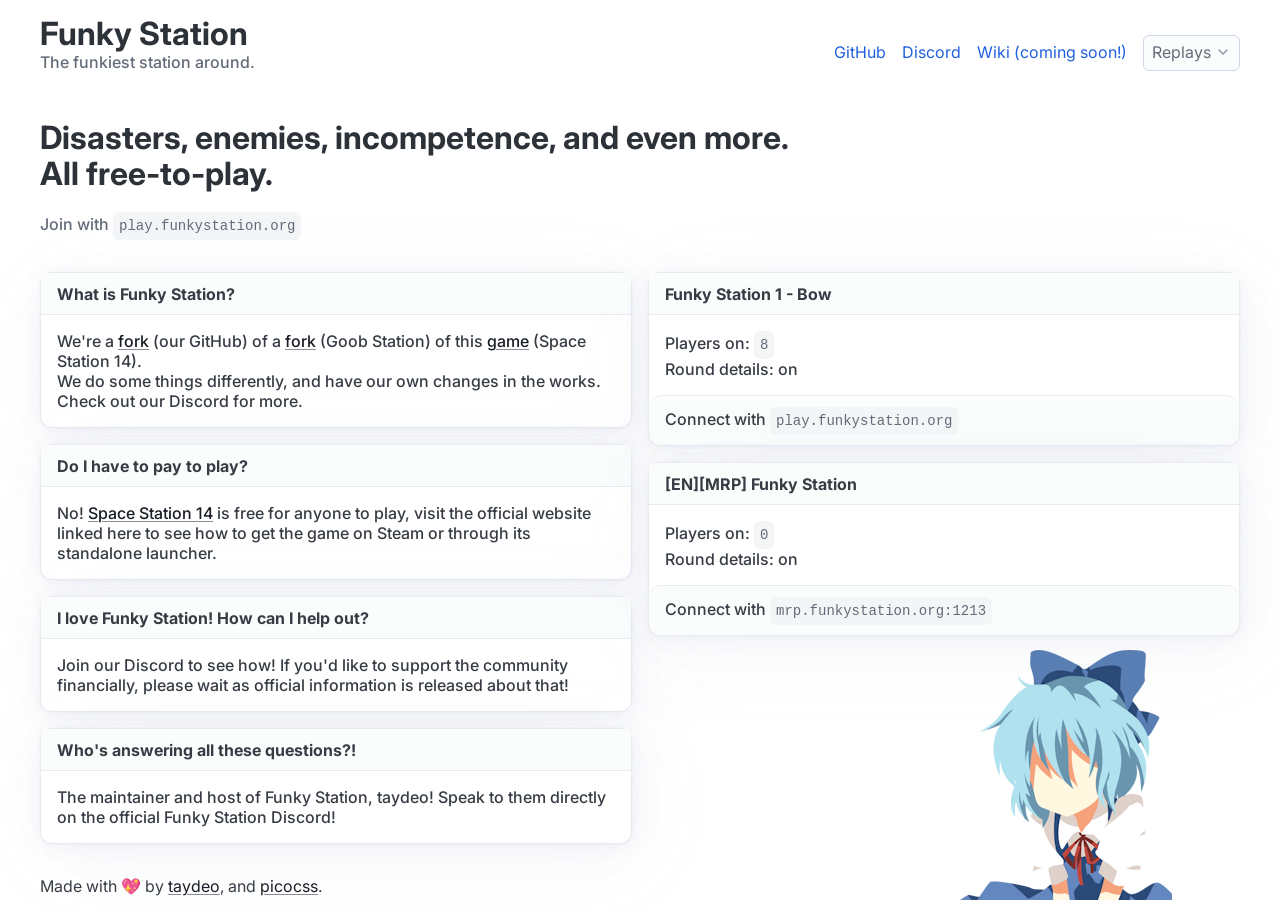
==== commit a01468e9: "update website to include replay links" ====
--- a/index.html
+++ b/index.html
@@ -35,9 +35,22 @@
             <a href="https://github.com/funky-station/funky-station">GitHub</a>
           </li>
           <li>
-            <a href="https://discord.gg/xxyEpyssVj">Discord</a>
+            <a href="https://discord.gg/funky14">Discord</a>
           </li>
-          <li><a href="https://discord.gg/xxyEpyssVj">Wiki (coming soon!)</a></li>
+          <li><a href="https://discord.gg/funky14">Wiki (coming soon!)</a></li>
+
+          <li>
+            <details class="dropdown">
+              <summary>
+                Replays
+              </summary>
+              <ul dir="rtl">
+                <li><a href="https://replays.funkystation.org/lrp1/">Funky LRP 1</a></li>
+                <li><a href="https://replays.funkystation.org/mrp1/">Funky MRP 1</a></li>
+              </ul>
+            </details>
+          </li>
+
         </ul>
       </nav>
     </div>
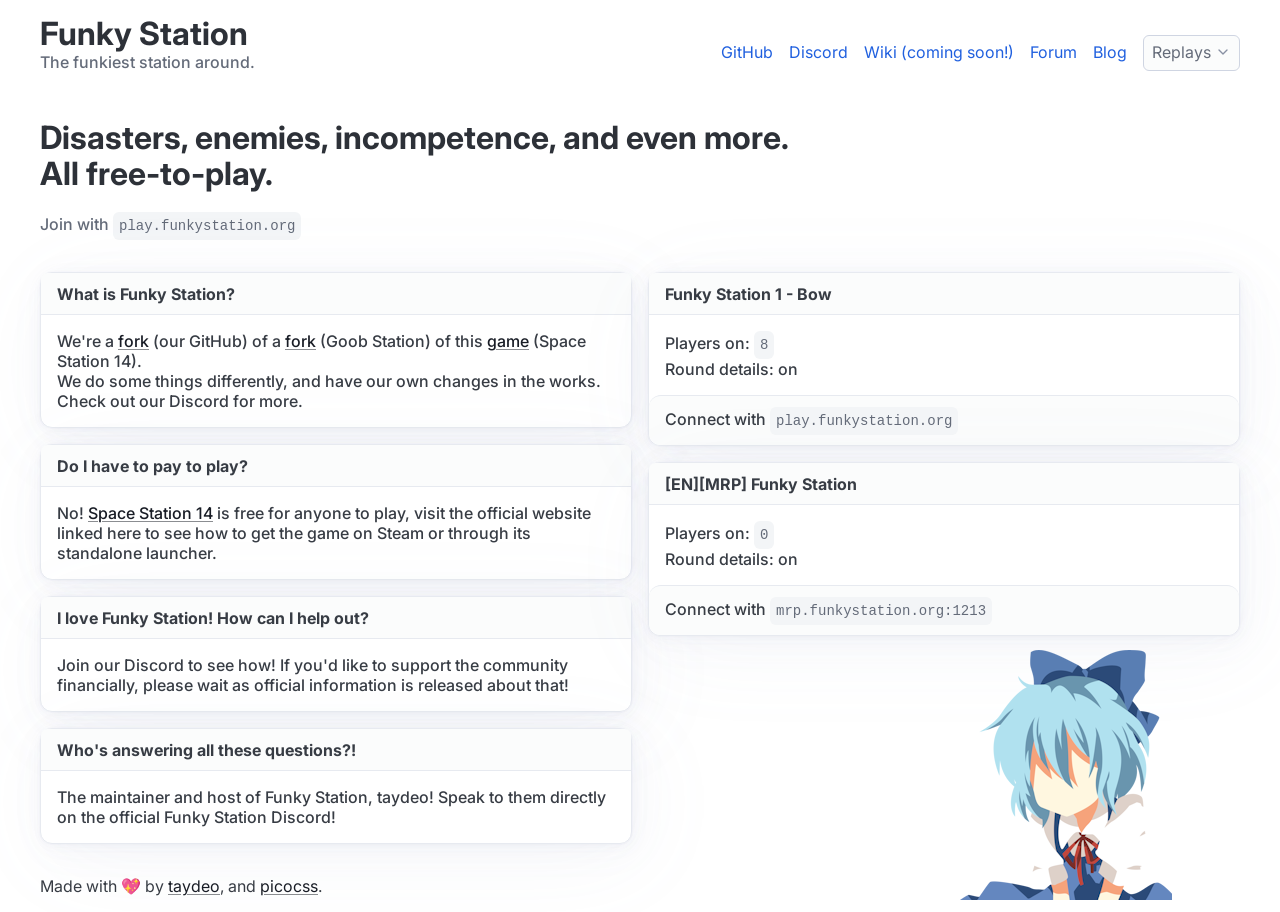
==== commit a70635c8: "fuck it" ====
--- a/index.html
+++ b/index.html
@@ -38,6 +38,8 @@
             <a href="https://discord.gg/funky14">Discord</a>
           </li>
           <li><a href="https://discord.gg/funky14">Wiki (coming soon!)</a></li>
+          <li><a href="https://forum.funkystation.org/">Forum</a></li>
+          <li><a href="https://forum.funkystation.org/blog">Blog</a></li>
 
           <li>
             <details class="dropdown">
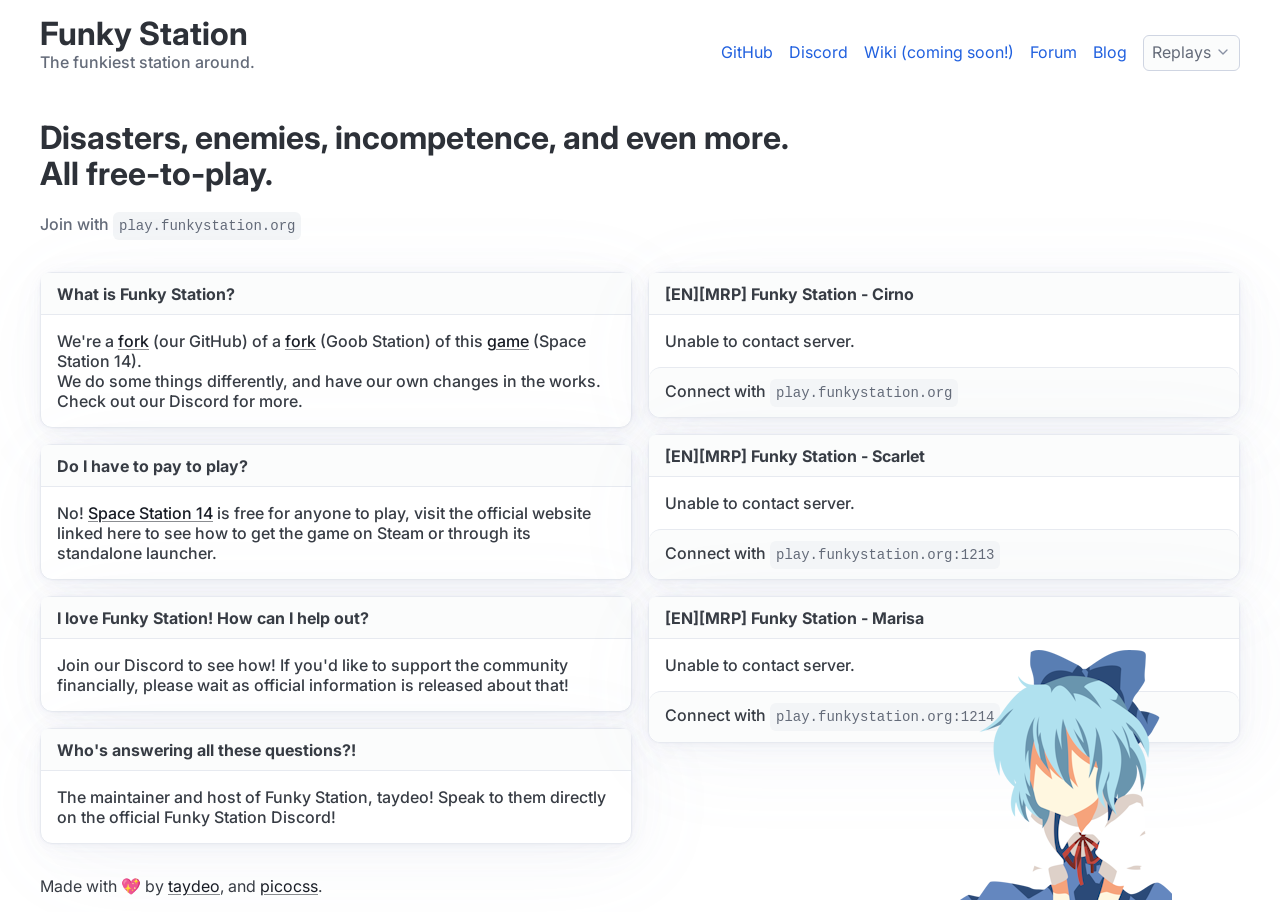
==== commit c6e3afef: "Fix server status cards" ====
--- a/index.html
+++ b/index.html
@@ -47,8 +47,8 @@
                 Replays
               </summary>
               <ul dir="rtl">
-                <li><a href="https://replays.funkystation.org/lrp1/">Funky LRP 1</a></li>
-                <li><a href="https://replays.funkystation.org/mrp1/">Funky MRP 1</a></li>
+                <li><a href="https://replays.funkystation.org/lrp1/">Cirno</a></li>
+                <li><a href="https://replays.funkystation.org/mrp1/">Scarlet</a></li>
               </ul>
             </details>
           </li>
@@ -125,14 +125,17 @@
           </div>
         </div>
         <div>
-          <article class="inter-body">
+          <article class="inter-body server-card" id="server-cirno">
             <header class="inter-body">
-              <b id="funkystationName">Funky Station 1 - Bow</b>
+              <b class="server-name">[EN][MRP] Funky Station - Cirno</b>
             </header>
-
-            Players on: <code id="playersOnFunky">8</code>
-            <br />
-            Round details: <inline id="gamePreset"></inline> on <inline id="gameMap"></inline>
+            
+            <div class="server-status">
+              Players on: <code class="server-players">-</code>/<code class="server-maxplayers">-</code>
+              <br />
+              Round details: <inline class="server-preset">-</inline> on <inline class="server-map">-</inline>
+            </div>
+            
             <footer>
               Connect with
 
@@ -140,18 +143,39 @@
             </footer>
           </article>
 
-          <article class="inter-body">
+          <article class="inter-body server-card" id="server-scarlet">
             <header class="inter-body">
-              <b id="funkystationmrpname">[EN][MRP] Funky Station</b>
+              <b class="server-name">[EN][MRP] Funky Station - Scarlet</b>
             </header>
-
-            Players on: <code id="playersOnFunkyMrp">0</code>
-            <br />
-            Round details: <inline id="gamePresetMrp"></inline> on <inline id="gameMapMrp"></inline>
+            
+            <div class="server-status">
+              Players on: <code class="server-players">-</code>/<code class="server-maxplayers">-</code>
+              <br />
+              Round details: <inline class="server-preset">-</inline> on <inline class="server-map">-</inline>
+            </div>
+            
             <footer>
               Connect with
 
-              <code> mrp.funkystation.org:1213 </code>
+              <code> play.funkystation.org:1213 </code>
+            </footer>
+          </article>
+     
+          <article class="inter-body server-card" id="server-marisa">
+            <header class="inter-body">
+              <b class="server-name">[EN][MRP] Funky Station - Marisa</b>
+            </header>
+            
+            <div class="server-status">
+              Players on: <code class="server-players">-</code>/<code class="server-maxplayers">-</code>
+              <br />
+              Round details: <inline class="server-preset">-</inline> on <inline class="server-map">-</inline>
+            </div>
+            
+            <footer>
+              Connect with
+
+              <code> play.funkystation.org:1214 </code>
             </footer>
           </article>
         </div>
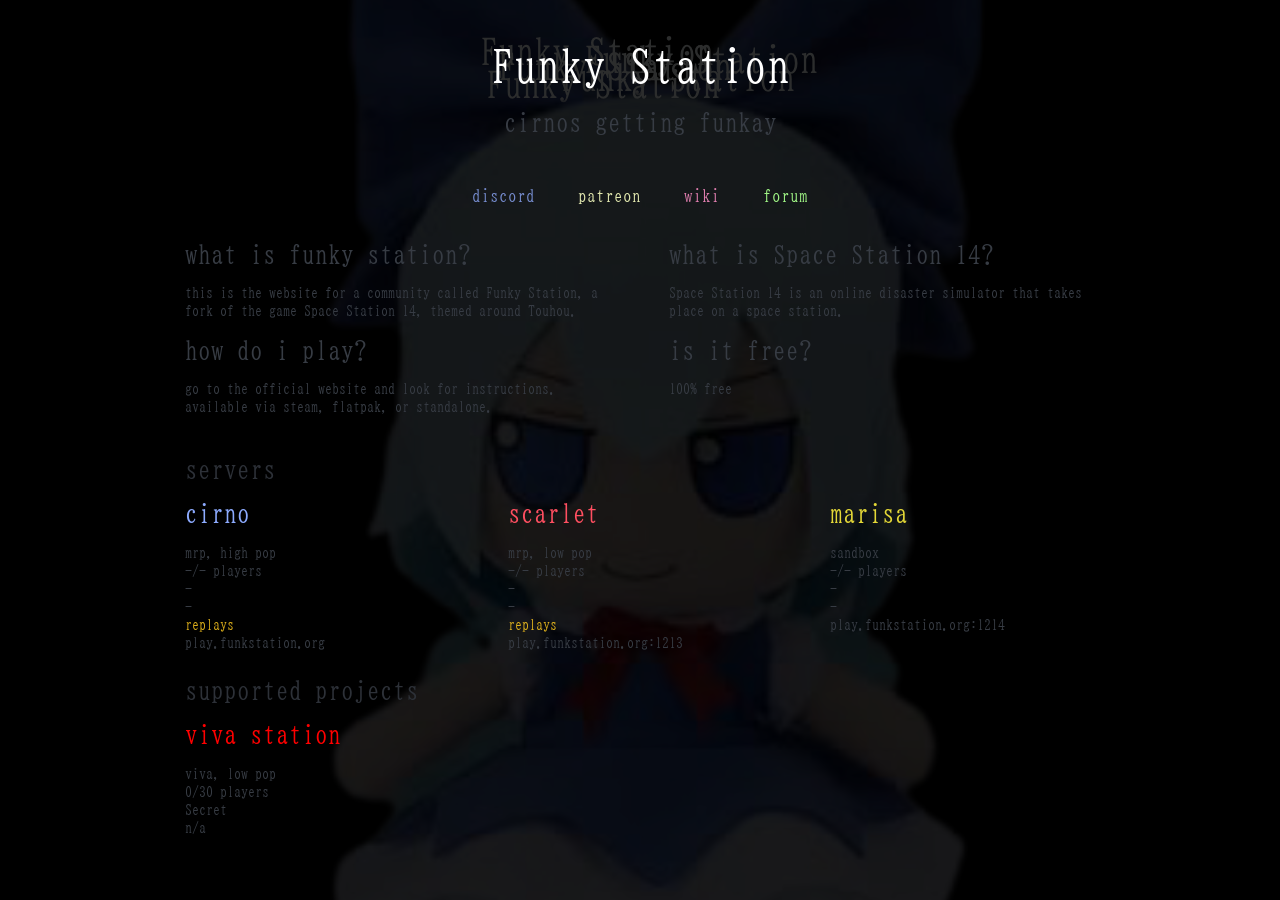
==== commit 8d15e6c4: "better site" ====
--- a/index.html
+++ b/index.html
@@ -1,15 +1,16 @@
 <!DOCTYPE html>
-<html lang="en">
-  <head>
+<html lang="en" style="background-color: #000;">
+
+<head>
     <meta charset="utf-8" />
     <meta name="viewport" content="width=device-width, initial-scale=1" />
     <meta name="color-scheme" content="light dark" />
-    <link rel="preconnect" href="https://fonts.googleapis.com" />
+    <link rel="preconnect" href="https://fonts.googleapis.com">
+    <link rel="preconnect" href="https://fonts.gstatic.com" crossorigin>
     <link
-      href="https://fonts.googleapis.com/css2?family=Inter:wght@500&display=swap"
-      rel="stylesheet"
-    />
-    <link rel="stylesheet" href="css/pico.blue.min.css" />
+        href="https://fonts.googleapis.com/css2?family=BIZ+UDMincho&family=Noto+Sans:ital,wght@0,100..900;1,100..900&display=swap"
+        rel="stylesheet">
+    <link rel="stylesheet" href="css/pico.min.css" />
     <link rel="stylesheet" href="style.css" />
     <link rel="apple-touch-icon" sizes="180x180" href="apple-touch-icon.png" />
     <link rel="icon" type="image/png" sizes="32x32" href="favicon-32x32.png" />
@@ -17,177 +18,111 @@
     <link rel="icon" type="image/x-icon" href="images/favicon.ico">
     <link rel="manifest" href="site.webmanifest" />
     <title>Funky Station</title>
-  </head>
+</head>
 
-  <body>
-    <div class="container">
-      <nav>
-        <ul>
-          <li>
-            <hgroup>
-              <h1 class="inter-body"><b>Funky Station</b></h1>
-              <p class="inter-body">The funkiest station around.</p>
-            </hgroup>
-          </li>
-        </ul>
-        <ul>
-          <li>
-            <a href="https://github.com/funky-station/funky-station">GitHub</a>
-          </li>
-          <li>
-            <a href="https://discord.gg/funky14">Discord</a>
-          </li>
-          <li><a href="https://discord.gg/funky14">Wiki (coming soon!)</a></li>
-          <li><a href="https://forum.funkystation.org/">Forum</a></li>
-          <li><a href="https://forum.funkystation.org/blog">Blog</a></li>
-
-          <li>
-            <details class="dropdown">
-              <summary>
-                Replays
-              </summary>
-              <ul dir="rtl">
-                <li><a href="https://replays.funkystation.org/lrp1/">Cirno</a></li>
-                <li><a href="https://replays.funkystation.org/mrp1/">Scarlet</a></li>
-              </ul>
-            </details>
-          </li>
-
-        </ul>
-      </nav>
+<body>
+    <div class="center">
+        <h1 class="text-with-bg" style="font-size: 45px; font-weight: normal;">Funky Station</h1>
+        <p style="text-align: center; font-size: 25px;">cirnos getting funkay</p>
     </div>
 
-    <main class="container">
-      <hgroup>
-        <h1 class="inter-body">
-          <b
-            >Disasters, enemies, incompetence, and even more. <br />All
-            free-to-play.</b
-          >
-        </h1>
-        <br />
-        <h2 class="inter-body">Join with <code>play.funkystation.org</code></h2>
-      </hgroup>
-      <img src="images/cirno.png" class="bottom-cirno" style="height: 250px" />
-    </main>
+    <div class="background"></div>
 
-    <div class="container" style="max-width: 1200px;">
-      <div class="grid">
-        <div>
-          <div class="container">
-            <article class="inter-body">
-              <header class="inter-body"><b>What is Funky Station?</b></header>
-              We're a
-              <a
-                href="https://github.com/funky-station/funky-station"
-                class="contrast"
-                >fork</a
-              >
-              (our GitHub) of a
-              <a href="https://goobstation.com/" class="contrast">fork</a> (Goob
-              Station) of this
-              <a href="https://spacestation14.com" class="contrast">game</a>
-              (Space Station 14).
-              <br />
-              We do some things differently, and have our own changes in the
-              works. Check out our Discord for more.
-            </article>
 
-            <article class="inter-body">
-              <header class="inter-body">
-                <b>Do I have to pay to play?</b>
-              </header>
-              No!
-              <a href="https://spacestation14.com" class="contrast"
-                >Space Station 14</a
-              >
-              is free for anyone to play, visit the official website linked here
-              to see how to get the game on Steam or through its standalone
-              launcher.
-            </article>
-
-            <article class="inter-body">
-              <header class="inter-body">
-                <b>I love Funky Station! How can I help out?</b>
-              </header>
-              Join our Discord to see how! If you'd like to support the
-              community financially, please wait as official information is
-              released about that!
-            </article>
-
-            <article class="inter-body">
-              <header class="inter-body">
-                <b>Who's answering all these questions?!</b>
-              </header>
-              The maintainer and host of Funky Station, taydeo! Speak to them
-              directly on the official Funky Station Discord!
-            </article>
-          </div>
+    <div class="center">
+        <div class="horizontal-table">
+            <div style="color: #758bcd;"><a href="https://discord.gg/funky14">discord</a></div>
+            <div style="color: #e1e7ae;"><a href="https://patreon.com/taydeo">patreon</a></div>
+            <div style="color: #e07eaf;"><a href="https://wiki.funkystation.org/">wiki</a></div>
+            <div style="color: #9ff485;"><a href="https://forum.funkystation.org/">forum</a></div>
         </div>
-        <div>
-          <article class="inter-body server-card" id="server-cirno">
-            <header class="inter-body">
-              <b class="server-name">[EN][MRP] Funky Station - Cirno</b>
-            </header>
-            
-            <div class="server-status">
-              Players on: <code class="server-players">-</code>/<code class="server-maxplayers">-</code>
-              <br />
-              Round details: <inline class="server-preset">-</inline> on <inline class="server-map">-</inline>
-            </div>
-            
-            <footer>
-              Connect with
-
-              <code> play.funkystation.org </code>
-            </footer>
-          </article>
-
-          <article class="inter-body server-card" id="server-scarlet">
-            <header class="inter-body">
-              <b class="server-name">[EN][MRP] Funky Station - Scarlet</b>
-            </header>
-            
-            <div class="server-status">
-              Players on: <code class="server-players">-</code>/<code class="server-maxplayers">-</code>
-              <br />
-              Round details: <inline class="server-preset">-</inline> on <inline class="server-map">-</inline>
-            </div>
-            
-            <footer>
-              Connect with
-
-              <code> play.funkystation.org:1213 </code>
-            </footer>
-          </article>
-     
-          <article class="inter-body server-card" id="server-marisa">
-            <header class="inter-body">
-              <b class="server-name">[EN][MRP] Funky Station - Marisa</b>
-            </header>
-            
-            <div class="server-status">
-              Players on: <code class="server-players">-</code>/<code class="server-maxplayers">-</code>
-              <br />
-              Round details: <inline class="server-preset">-</inline> on <inline class="server-map">-</inline>
-            </div>
-            
-            <footer>
-              Connect with
-
-              <code> play.funkystation.org:1214 </code>
-            </footer>
-          </article>
-        </div>
-      </div>
     </div>
 
-    <footer>
-        <div class="container">
-            Made with 💖 by <a href="https://github.com/taydeo" class="contrast">taydeo</a>, and <a href="https://picocss.com/" class="contrast">picocss</a>.
+    <div class="center">
+        <div class="grid">
+            <div>
+                <p style="text-align: left; font-size: 25px;">what is funky station?</p>
+                <p>this is the website for a community called Funky Station, a fork of the game Space Station 14, themed
+                    around Touhou.</p>
+            </div>
+            <div>
+                <p style="text-align: left; font-size: 25px;">what is Space Station 14?</p>
+                <p>Space Station 14 is an online disaster simulator that takes place on a space station.</p>
+            </div>
         </div>
-    </footer>
-  </body>
 
-  <script src="index.js" type="module"></script>
-</html>
+        <div class="grid">
+            <div>
+                <p style="text-align: left; font-size: 25px;">how do i play?</p>
+                <p>go to the official website and look for instructions. available via steam, flatpak, or standalone.
+                </p>
+            </div>
+            <div>
+                <p style="text-align: left; font-size: 25px;">is it free?</p>
+                <p>100% free</p>
+            </div>
+        </div>
+    </div>
+
+    <div class="center">
+        <h1 class="" style="font-size: 25px; font-weight: normal;">servers</h1>
+
+        <div class="grid grid-min">
+            <div>
+                <p style="text-align: left; font-size: 25px; color: #8dabff;" id="server-cirno">cirno</p>
+                <div>
+                    <p style="margin-bottom: 0px;">mrp, high pop</p>
+                    <p style="margin-bottom: 0px;"><span class="server-players">-</span>/<span
+                            class="server-maxplayers">-</span> players</p>
+                    <p style="margin-bottom: 0px;"><span class="server-preset">-</span></p>
+                    <p style="margin-bottom: 0px;"><span class="server-map">-</span></p>
+                    <div style="color: #ffca1eda;"><a href="https://replays.funkystation.org/lrp1/">replays</a></div>
+                    <p style="margin-bottom: 0px;">play.funkstation.org</p>
+                </div>
+            </div>
+            <div>
+                <p style="text-align: left; font-size: 25px; color: #ff4f61;" id="server-scarlet">scarlet</p>
+                <div>
+                    <p style="margin-bottom: 0px;">mrp, low pop</p>
+                    <p style="margin-bottom: 0px;"><span class="server-players">-</span>/<span
+                            class="server-maxplayers">-</span> players</p>
+                    <p style="margin-bottom: 0px;"><span class="server-preset">-</span></p>
+                    <p style="margin-bottom: 0px;"><span class="server-map">-</span></p>
+                    <div style="color: #ffca1eda;"><a href="https://replays.funkystation.org/mrp1/">replays</a></div>
+                    <p style="margin-bottom: 0px;">play.funkstation.org:1213</p>
+                </div>
+            </div>
+            <div>
+                <p style="text-align: left; font-size: 25px; color: #e4d837" id="server-marisa">marisa</p>
+                <div>
+                    <p style="margin-bottom: 0px;">sandbox</p>
+                    <p style="margin-bottom: 0px;"><span class="server-players">-</span>/<span
+                            class="server-maxplayers">-</span> players</p>
+                    <p style="margin-bottom: 0px;"><span class="server-preset">-</span></p>
+                    <p style="margin-bottom: 0px;"><span class="server-map">-</span></p>
+                    <p style="margin-bottom: 0px;">play.funkstation.org:1214</p>
+                </div>
+            </div>
+        </div>
+    </div>
+
+    <div class="center">
+        <h1 class="" style="font-size: 25px; font-weight: normal;">supported projects</h1>
+
+        <div class="grid grid-min">
+            <div>
+                <p style="text-align: left; font-size: 25px; color: #ff0000;">viva station</p>
+                <div>
+                    <p style="margin-bottom: 0px;">viva, low pop</p>
+                    <p style="margin-bottom: 0px;">0/30 players</p>
+                    <p style="margin-bottom: 0px;">Secret</p>
+                    <p style="margin-bottom: 0px;">n/a</p>
+                </div>
+            </div>
+        </div>
+    </div>
+
+    <script src="index.js" type="module"></script>
+</body>
+
+</html>
--- a/css/pico.min.css
+++ b/css/pico.min.css
@@ -0,0 +1,4 @@
+@charset "UTF-8";/*!
+ * Pico CSS ✨ v2.0.6 (https://picocss.com)
+ * Copyright 2019-2024 - Licensed under MIT
+ */:root{--pico-font-family-emoji:"Apple Color Emoji","Segoe UI Emoji","Segoe UI Symbol","Noto Color Emoji";--pico-font-family-sans-serif:system-ui,"Segoe UI",Roboto,Oxygen,Ubuntu,Cantarell,Helvetica,Arial,"Helvetica Neue",sans-serif,var(--pico-font-family-emoji);--pico-font-family-monospace:ui-monospace,SFMono-Regular,"SF Mono",Menlo,Consolas,"Liberation Mono",monospace,var(--pico-font-family-emoji);--pico-font-family:var(--pico-font-family-sans-serif);--pico-line-height:1.5;--pico-font-weight:400;--pico-font-size:100%;--pico-text-underline-offset:0.1rem;--pico-border-radius:0.25rem;--pico-border-width:0.0625rem;--pico-outline-width:0.125rem;--pico-transition:0.2s ease-in-out;--pico-spacing:1rem;--pico-typography-spacing-vertical:1rem;--pico-block-spacing-vertical:var(--pico-spacing);--pico-block-spacing-horizontal:var(--pico-spacing);--pico-grid-column-gap:var(--pico-spacing);--pico-grid-row-gap:var(--pico-spacing);--pico-form-element-spacing-vertical:0.75rem;--pico-form-element-spacing-horizontal:1rem;--pico-group-box-shadow:0 0 0 rgba(0, 0, 0, 0);--pico-group-box-shadow-focus-with-button:0 0 0 var(--pico-outline-width) var(--pico-primary-focus);--pico-group-box-shadow-focus-with-input:0 0 0 0.0625rem var(--pico-form-element-border-color);--pico-modal-overlay-backdrop-filter:blur(0.375rem);--pico-nav-element-spacing-vertical:1rem;--pico-nav-element-spacing-horizontal:0.5rem;--pico-nav-link-spacing-vertical:0.5rem;--pico-nav-link-spacing-horizontal:0.5rem;--pico-nav-breadcrumb-divider:">";--pico-icon-checkbox:url("data:image/svg+xml,%3Csvg xmlns='http://www.w3.org/2000/svg' width='24' height='24' viewBox='0 0 24 24' fill='none' stroke='rgb(255, 255, 255)' stroke-width='4' stroke-linecap='round' stroke-linejoin='round'%3E%3Cpolyline points='20 6 9 17 4 12'%3E%3C/polyline%3E%3C/svg%3E");--pico-icon-minus:url("data:image/svg+xml,%3Csvg xmlns='http://www.w3.org/2000/svg' width='24' height='24' viewBox='0 0 24 24' fill='none' stroke='rgb(255, 255, 255)' stroke-width='4' stroke-linecap='round' stroke-linejoin='round'%3E%3Cline x1='5' y1='12' x2='19' y2='12'%3E%3C/line%3E%3C/svg%3E");--pico-icon-chevron:url("data:image/svg+xml,%3Csvg xmlns='http://www.w3.org/2000/svg' width='24' height='24' viewBox='0 0 24 24' fill='none' stroke='rgb(136, 145, 164)' stroke-width='2' stroke-linecap='round' stroke-linejoin='round'%3E%3Cpolyline points='6 9 12 15 18 9'%3E%3C/polyline%3E%3C/svg%3E");--pico-icon-date:url("data:image/svg+xml,%3Csvg xmlns='http://www.w3.org/2000/svg' width='24' height='24' viewBox='0 0 24 24' fill='none' stroke='rgb(136, 145, 164)' stroke-width='2' stroke-linecap='round' stroke-linejoin='round'%3E%3Crect x='3' y='4' width='18' height='18' rx='2' ry='2'%3E%3C/rect%3E%3Cline x1='16' y1='2' x2='16' y2='6'%3E%3C/line%3E%3Cline x1='8' y1='2' x2='8' y2='6'%3E%3C/line%3E%3Cline x1='3' y1='10' x2='21' y2='10'%3E%3C/line%3E%3C/svg%3E");--pico-icon-time:url("data:image/svg+xml,%3Csvg xmlns='http://www.w3.org/2000/svg' width='24' height='24' viewBox='0 0 24 24' fill='none' stroke='rgb(136, 145, 164)' stroke-width='2' stroke-linecap='round' stroke-linejoin='round'%3E%3Ccircle cx='12' cy='12' r='10'%3E%3C/circle%3E%3Cpolyline points='12 6 12 12 16 14'%3E%3C/polyline%3E%3C/svg%3E");--pico-icon-search:url("data:image/svg+xml,%3Csvg xmlns='http://www.w3.org/2000/svg' width='24' height='24' viewBox='0 0 24 24' fill='none' stroke='rgb(136, 145, 164)' stroke-width='1.5' stroke-linecap='round' stroke-linejoin='round'%3E%3Ccircle cx='11' cy='11' r='8'%3E%3C/circle%3E%3Cline x1='21' y1='21' x2='16.65' y2='16.65'%3E%3C/line%3E%3C/svg%3E");--pico-icon-close:url("data:image/svg+xml,%3Csvg xmlns='http://www.w3.org/2000/svg' width='24' height='24' viewBox='0 0 24 24' fill='none' stroke='rgb(136, 145, 164)' stroke-width='3' stroke-linecap='round' stroke-linejoin='round'%3E%3Cline x1='18' y1='6' x2='6' y2='18'%3E%3C/line%3E%3Cline x1='6' y1='6' x2='18' y2='18'%3E%3C/line%3E%3C/svg%3E");--pico-icon-loading:url("data:image/svg+xml,%3Csvg fill='none' height='24' width='24' viewBox='0 0 24 24' xmlns='http://www.w3.org/2000/svg' %3E%3Cstyle%3E g %7B animation: rotate 2s linear infinite; transform-origin: center center; %7D circle %7B stroke-dasharray: 75,100; stroke-dashoffset: -5; animation: dash 1.5s ease-in-out infinite; stroke-linecap: round; %7D @keyframes rotate %7B 0%25 %7B transform: rotate(0deg); %7D 100%25 %7B transform: rotate(360deg); %7D %7D @keyframes dash %7B 0%25 %7B stroke-dasharray: 1,100; stroke-dashoffset: 0; %7D 50%25 %7B stroke-dasharray: 44.5,100; stroke-dashoffset: -17.5; %7D 100%25 %7B stroke-dasharray: 44.5,100; stroke-dashoffset: -62; %7D %7D %3C/style%3E%3Cg%3E%3Ccircle cx='12' cy='12' r='10' fill='none' stroke='rgb(136, 145, 164)' stroke-width='4' /%3E%3C/g%3E%3C/svg%3E")}@media (min-width:576px){:root{--pico-font-size:106.25%}}@media (min-width:768px){:root{--pico-font-size:112.5%}}@media (min-width:1024px){:root{--pico-font-size:118.75%}}@media (min-width:1280px){:root{--pico-font-size:125%}}@media (min-width:1536px){:root{--pico-font-size:131.25%}}a{--pico-text-decoration:underline}a.contrast,a.secondary{--pico-text-decoration:underline}small{--pico-font-size:0.875em}h1,h2,h3,h4,h5,h6{--pico-font-weight:700}h1{--pico-font-size:2rem;--pico-line-height:1.125;--pico-typography-spacing-top:3rem}h2{--pico-font-size:1.75rem;--pico-line-height:1.15;--pico-typography-spacing-top:2.625rem}h3{--pico-font-size:1.5rem;--pico-line-height:1.175;--pico-typography-spacing-top:2.25rem}h4{--pico-font-size:1.25rem;--pico-line-height:1.2;--pico-typography-spacing-top:1.874rem}h5{--pico-font-size:1.125rem;--pico-line-height:1.225;--pico-typography-spacing-top:1.6875rem}h6{--pico-font-size:1rem;--pico-line-height:1.25;--pico-typography-spacing-top:1.5rem}tfoot td,tfoot th,thead td,thead th{--pico-font-weight:600;--pico-border-width:0.1875rem}code,kbd,pre,samp{--pico-font-family:var(--pico-font-family-monospace)}kbd{--pico-font-weight:bolder}:where(select,textarea),input:not([type=submit],[type=button],[type=reset],[type=checkbox],[type=radio],[type=file]){--pico-outline-width:0.0625rem}[type=search]{--pico-border-radius:5rem}[type=checkbox],[type=radio]{--pico-border-width:0.125rem}[type=checkbox][role=switch]{--pico-border-width:0.1875rem}details.dropdown summary:not([role=button]){--pico-outline-width:0.0625rem}nav details.dropdown summary:focus-visible{--pico-outline-width:0.125rem}[role=search]{--pico-border-radius:5rem}[role=group]:has(button.secondary:focus,[type=submit].secondary:focus,[type=button].secondary:focus,[role=button].secondary:focus),[role=search]:has(button.secondary:focus,[type=submit].secondary:focus,[type=button].secondary:focus,[role=button].secondary:focus){--pico-group-box-shadow-focus-with-button:0 0 0 var(--pico-outline-width) var(--pico-secondary-focus)}[role=group]:has(button.contrast:focus,[type=submit].contrast:focus,[type=button].contrast:focus,[role=button].contrast:focus),[role=search]:has(button.contrast:focus,[type=submit].contrast:focus,[type=button].contrast:focus,[role=button].contrast:focus){--pico-group-box-shadow-focus-with-button:0 0 0 var(--pico-outline-width) var(--pico-contrast-focus)}[role=group] [role=button],[role=group] [type=button],[role=group] [type=submit],[role=group] button,[role=search] [role=button],[role=search] [type=button],[role=search] [type=submit],[role=search] button{--pico-form-element-spacing-horizontal:2rem}details summary[role=button]:not(.outline)::after{filter:brightness(0) invert(1)}[aria-busy=true]:not(input,select,textarea):is(button,[type=submit],[type=button],[type=reset],[role=button]):not(.outline)::before{filter:brightness(0) invert(1)}:root:not([data-theme=dark]),[data-theme=light]{--pico-background-color:#fff;--pico-color:#373c44;--pico-text-selection-color:rgba(2, 154, 232, 0.25);--pico-muted-color:#646b79;--pico-muted-border-color:#e7eaf0;--pico-primary:#0172ad;--pico-primary-background:#0172ad;--pico-primary-border:var(--pico-primary-background);--pico-primary-underline:rgba(1, 114, 173, 0.5);--pico-primary-hover:#015887;--pico-primary-hover-background:#02659a;--pico-primary-hover-border:var(--pico-primary-hover-background);--pico-primary-hover-underline:var(--pico-primary-hover);--pico-primary-focus:rgba(2, 154, 232, 0.5);--pico-primary-inverse:#fff;--pico-secondary:#5d6b89;--pico-secondary-background:#525f7a;--pico-secondary-border:var(--pico-secondary-background);--pico-secondary-underline:rgba(93, 107, 137, 0.5);--pico-secondary-hover:#48536b;--pico-secondary-hover-background:#48536b;--pico-secondary-hover-border:var(--pico-secondary-hover-background);--pico-secondary-hover-underline:var(--pico-secondary-hover);--pico-secondary-focus:rgba(93, 107, 137, 0.25);--pico-secondary-inverse:#fff;--pico-contrast:#181c25;--pico-contrast-background:#181c25;--pico-contrast-border:var(--pico-contrast-background);--pico-contrast-underline:rgba(24, 28, 37, 0.5);--pico-contrast-hover:#000;--pico-contrast-hover-background:#000;--pico-contrast-hover-border:var(--pico-contrast-hover-background);--pico-contrast-hover-underline:var(--pico-secondary-hover);--pico-contrast-focus:rgba(93, 107, 137, 0.25);--pico-contrast-inverse:#fff;--pico-box-shadow:0.0145rem 0.029rem 0.174rem rgba(129, 145, 181, 0.01698),0.0335rem 0.067rem 0.402rem rgba(129, 145, 181, 0.024),0.0625rem 0.125rem 0.75rem rgba(129, 145, 181, 0.03),0.1125rem 0.225rem 1.35rem rgba(129, 145, 181, 0.036),0.2085rem 0.417rem 2.502rem rgba(129, 145, 181, 0.04302),0.5rem 1rem 6rem rgba(129, 145, 181, 0.06),0 0 0 0.0625rem rgba(129, 145, 181, 0.015);--pico-h1-color:#2d3138;--pico-h2-color:#373c44;--pico-h3-color:#424751;--pico-h4-color:#4d535e;--pico-h5-color:#5c6370;--pico-h6-color:#646b79;--pico-mark-background-color:#fde7c0;--pico-mark-color:#0f1114;--pico-ins-color:#1d6a54;--pico-del-color:#883935;--pico-blockquote-border-color:var(--pico-muted-border-color);--pico-blockquote-footer-color:var(--pico-muted-color);--pico-button-box-shadow:0 0 0 rgba(0, 0, 0, 0);--pico-button-hover-box-shadow:0 0 0 rgba(0, 0, 0, 0);--pico-table-border-color:var(--pico-muted-border-color);--pico-table-row-stripped-background-color:rgba(111, 120, 135, 0.0375);--pico-code-background-color:#f3f5f7;--pico-code-color:#646b79;--pico-code-kbd-background-color:var(--pico-color);--pico-code-kbd-color:var(--pico-background-color);--pico-form-element-background-color:#fbfcfc;--pico-form-element-selected-background-color:#dfe3eb;--pico-form-element-border-color:#cfd5e2;--pico-form-element-color:#23262c;--pico-form-element-placeholder-color:var(--pico-muted-color);--pico-form-element-active-background-color:#fff;--pico-form-element-active-border-color:var(--pico-primary-border);--pico-form-element-focus-color:var(--pico-primary-border);--pico-form-element-disabled-opacity:0.5;--pico-form-element-invalid-border-color:#b86a6b;--pico-form-element-invalid-active-border-color:#c84f48;--pico-form-element-invalid-focus-color:var(--pico-form-element-invalid-active-border-color);--pico-form-element-valid-border-color:#4c9b8a;--pico-form-element-valid-active-border-color:#279977;--pico-form-element-valid-focus-color:var(--pico-form-element-valid-active-border-color);--pico-switch-background-color:#bfc7d9;--pico-switch-checked-background-color:var(--pico-primary-background);--pico-switch-color:#fff;--pico-switch-thumb-box-shadow:0 0 0 rgba(0, 0, 0, 0);--pico-range-border-color:#dfe3eb;--pico-range-active-border-color:#bfc7d9;--pico-range-thumb-border-color:var(--pico-background-color);--pico-range-thumb-color:var(--pico-secondary-background);--pico-range-thumb-active-color:var(--pico-primary-background);--pico-accordion-border-color:var(--pico-muted-border-color);--pico-accordion-active-summary-color:var(--pico-primary-hover);--pico-accordion-close-summary-color:var(--pico-color);--pico-accordion-open-summary-color:var(--pico-muted-color);--pico-card-background-color:var(--pico-background-color);--pico-card-border-color:var(--pico-muted-border-color);--pico-card-box-shadow:var(--pico-box-shadow);--pico-card-sectioning-background-color:#fbfcfc;--pico-dropdown-background-color:#fff;--pico-dropdown-border-color:#eff1f4;--pico-dropdown-box-shadow:var(--pico-box-shadow);--pico-dropdown-color:var(--pico-color);--pico-dropdown-hover-background-color:#eff1f4;--pico-loading-spinner-opacity:0.5;--pico-modal-overlay-background-color:rgba(232, 234, 237, 0.75);--pico-progress-background-color:#dfe3eb;--pico-progress-color:var(--pico-primary-background);--pico-tooltip-background-color:var(--pico-contrast-background);--pico-tooltip-color:var(--pico-contrast-inverse);--pico-icon-valid:url("data:image/svg+xml,%3Csvg xmlns='http://www.w3.org/2000/svg' width='24' height='24' viewBox='0 0 24 24' fill='none' stroke='rgb(76, 155, 138)' stroke-width='2' stroke-linecap='round' stroke-linejoin='round'%3E%3Cpolyline points='20 6 9 17 4 12'%3E%3C/polyline%3E%3C/svg%3E");--pico-icon-invalid:url("data:image/svg+xml,%3Csvg xmlns='http://www.w3.org/2000/svg' width='24' height='24' viewBox='0 0 24 24' fill='none' stroke='rgb(200, 79, 72)' stroke-width='2' stroke-linecap='round' stroke-linejoin='round'%3E%3Ccircle cx='12' cy='12' r='10'%3E%3C/circle%3E%3Cline x1='12' y1='8' x2='12' y2='12'%3E%3C/line%3E%3Cline x1='12' y1='16' x2='12.01' y2='16'%3E%3C/line%3E%3C/svg%3E");color-scheme:light}:root:not([data-theme=dark]) input:is([type=submit],[type=button],[type=reset],[type=checkbox],[type=radio],[type=file]),[data-theme=light] input:is([type=submit],[type=button],[type=reset],[type=checkbox],[type=radio],[type=file]){--pico-form-element-focus-color:var(--pico-primary-focus)}@media only screen and (prefers-color-scheme:dark){:root:not([data-theme]){--pico-background-color:#13171f;--pico-color:#c2c7d0;--pico-text-selection-color:rgba(1, 170, 255, 0.1875);--pico-muted-color:#7b8495;--pico-muted-border-color:#202632;--pico-primary:#01aaff;--pico-primary-background:#0172ad;--pico-primary-border:var(--pico-primary-background);--pico-primary-underline:rgba(1, 170, 255, 0.5);--pico-primary-hover:#79c0ff;--pico-primary-hover-background:#017fc0;--pico-primary-hover-border:var(--pico-primary-hover-background);--pico-primary-hover-underline:var(--pico-primary-hover);--pico-primary-focus:rgba(1, 170, 255, 0.375);--pico-primary-inverse:#fff;--pico-secondary:#969eaf;--pico-secondary-background:#525f7a;--pico-secondary-border:var(--pico-secondary-background);--pico-secondary-underline:rgba(150, 158, 175, 0.5);--pico-secondary-hover:#b3b9c5;--pico-secondary-hover-background:#5d6b89;--pico-secondary-hover-border:var(--pico-secondary-hover-background);--pico-secondary-hover-underline:var(--pico-secondary-hover);--pico-secondary-focus:rgba(144, 158, 190, 0.25);--pico-secondary-inverse:#fff;--pico-contrast:#dfe3eb;--pico-contrast-background:#eff1f4;--pico-contrast-border:var(--pico-contrast-background);--pico-contrast-underline:rgba(223, 227, 235, 0.5);--pico-contrast-hover:#fff;--pico-contrast-hover-background:#fff;--pico-contrast-hover-border:var(--pico-contrast-hover-background);--pico-contrast-hover-underline:var(--pico-contrast-hover);--pico-contrast-focus:rgba(207, 213, 226, 0.25);--pico-contrast-inverse:#000;--pico-box-shadow:0.0145rem 0.029rem 0.174rem rgba(7, 9, 12, 0.01698),0.0335rem 0.067rem 0.402rem rgba(7, 9, 12, 0.024),0.0625rem 0.125rem 0.75rem rgba(7, 9, 12, 0.03),0.1125rem 0.225rem 1.35rem rgba(7, 9, 12, 0.036),0.2085rem 0.417rem 2.502rem rgba(7, 9, 12, 0.04302),0.5rem 1rem 6rem rgba(7, 9, 12, 0.06),0 0 0 0.0625rem rgba(7, 9, 12, 0.015);--pico-h1-color:#f0f1f3;--pico-h2-color:#e0e3e7;--pico-h3-color:#c2c7d0;--pico-h4-color:#b3b9c5;--pico-h5-color:#a4acba;--pico-h6-color:#8891a4;--pico-mark-background-color:#014063;--pico-mark-color:#fff;--pico-ins-color:#62af9a;--pico-del-color:#ce7e7b;--pico-blockquote-border-color:var(--pico-muted-border-color);--pico-blockquote-footer-color:var(--pico-muted-color);--pico-button-box-shadow:0 0 0 rgba(0, 0, 0, 0);--pico-button-hover-box-shadow:0 0 0 rgba(0, 0, 0, 0);--pico-table-border-color:var(--pico-muted-border-color);--pico-table-row-stripped-background-color:rgba(111, 120, 135, 0.0375);--pico-code-background-color:#1a1f28;--pico-code-color:#8891a4;--pico-code-kbd-background-color:var(--pico-color);--pico-code-kbd-color:var(--pico-background-color);--pico-form-element-background-color:#1c212c;--pico-form-element-selected-background-color:#2a3140;--pico-form-element-border-color:#2a3140;--pico-form-element-color:#e0e3e7;--pico-form-element-placeholder-color:#8891a4;--pico-form-element-active-background-color:#1a1f28;--pico-form-element-active-border-color:var(--pico-primary-border);--pico-form-element-focus-color:var(--pico-primary-border);--pico-form-element-disabled-opacity:0.5;--pico-form-element-invalid-border-color:#964a50;--pico-form-element-invalid-active-border-color:#b7403b;--pico-form-element-invalid-focus-color:var(--pico-form-element-invalid-active-border-color);--pico-form-element-valid-border-color:#2a7b6f;--pico-form-element-valid-active-border-color:#16896a;--pico-form-element-valid-focus-color:var(--pico-form-element-valid-active-border-color);--pico-switch-background-color:#333c4e;--pico-switch-checked-background-color:var(--pico-primary-background);--pico-switch-color:#fff;--pico-switch-thumb-box-shadow:0 0 0 rgba(0, 0, 0, 0);--pico-range-border-color:#202632;--pico-range-active-border-color:#2a3140;--pico-range-thumb-border-color:var(--pico-background-color);--pico-range-thumb-color:var(--pico-secondary-background);--pico-range-thumb-active-color:var(--pico-primary-background);--pico-accordion-border-color:var(--pico-muted-border-color);--pico-accordion-active-summary-color:var(--pico-primary-hover);--pico-accordion-close-summary-color:var(--pico-color);--pico-accordion-open-summary-color:var(--pico-muted-color);--pico-card-background-color:#181c25;--pico-card-border-color:var(--pico-card-background-color);--pico-card-box-shadow:var(--pico-box-shadow);--pico-card-sectioning-background-color:#1a1f28;--pico-dropdown-background-color:#181c25;--pico-dropdown-border-color:#202632;--pico-dropdown-box-shadow:var(--pico-box-shadow);--pico-dropdown-color:var(--pico-color);--pico-dropdown-hover-background-color:#202632;--pico-loading-spinner-opacity:0.5;--pico-modal-overlay-background-color:rgba(8, 9, 10, 0.75);--pico-progress-background-color:#202632;--pico-progress-color:var(--pico-primary-background);--pico-tooltip-background-color:var(--pico-contrast-background);--pico-tooltip-color:var(--pico-contrast-inverse);--pico-icon-valid:url("data:image/svg+xml,%3Csvg xmlns='http://www.w3.org/2000/svg' width='24' height='24' viewBox='0 0 24 24' fill='none' stroke='rgb(42, 123, 111)' stroke-width='2' stroke-linecap='round' stroke-linejoin='round'%3E%3Cpolyline points='20 6 9 17 4 12'%3E%3C/polyline%3E%3C/svg%3E");--pico-icon-invalid:url("data:image/svg+xml,%3Csvg xmlns='http://www.w3.org/2000/svg' width='24' height='24' viewBox='0 0 24 24' fill='none' stroke='rgb(150, 74, 80)' stroke-width='2' stroke-linecap='round' stroke-linejoin='round'%3E%3Ccircle cx='12' cy='12' r='10'%3E%3C/circle%3E%3Cline x1='12' y1='8' x2='12' y2='12'%3E%3C/line%3E%3Cline x1='12' y1='16' x2='12.01' y2='16'%3E%3C/line%3E%3C/svg%3E");color-scheme:dark}:root:not([data-theme]) input:is([type=submit],[type=button],[type=reset],[type=checkbox],[type=radio],[type=file]){--pico-form-element-focus-color:var(--pico-primary-focus)}:root:not([data-theme]) details summary[role=button].contrast:not(.outline)::after{filter:brightness(0)}:root:not([data-theme]) [aria-busy=true]:not(input,select,textarea).contrast:is(button,[type=submit],[type=button],[type=reset],[role=button]):not(.outline)::before{filter:brightness(0)}}[data-theme=dark]{--pico-background-color:#13171f;--pico-color:#c2c7d0;--pico-text-selection-color:rgba(1, 170, 255, 0.1875);--pico-muted-color:#7b8495;--pico-muted-border-color:#202632;--pico-primary:#01aaff;--pico-primary-background:#0172ad;--pico-primary-border:var(--pico-primary-background);--pico-primary-underline:rgba(1, 170, 255, 0.5);--pico-primary-hover:#79c0ff;--pico-primary-hover-background:#017fc0;--pico-primary-hover-border:var(--pico-primary-hover-background);--pico-primary-hover-underline:var(--pico-primary-hover);--pico-primary-focus:rgba(1, 170, 255, 0.375);--pico-primary-inverse:#fff;--pico-secondary:#969eaf;--pico-secondary-background:#525f7a;--pico-secondary-border:var(--pico-secondary-background);--pico-secondary-underline:rgba(150, 158, 175, 0.5);--pico-secondary-hover:#b3b9c5;--pico-secondary-hover-background:#5d6b89;--pico-secondary-hover-border:var(--pico-secondary-hover-background);--pico-secondary-hover-underline:var(--pico-secondary-hover);--pico-secondary-focus:rgba(144, 158, 190, 0.25);--pico-secondary-inverse:#fff;--pico-contrast:#dfe3eb;--pico-contrast-background:#eff1f4;--pico-contrast-border:var(--pico-contrast-background);--pico-contrast-underline:rgba(223, 227, 235, 0.5);--pico-contrast-hover:#fff;--pico-contrast-hover-background:#fff;--pico-contrast-hover-border:var(--pico-contrast-hover-background);--pico-contrast-hover-underline:var(--pico-contrast-hover);--pico-contrast-focus:rgba(207, 213, 226, 0.25);--pico-contrast-inverse:#000;--pico-box-shadow:0.0145rem 0.029rem 0.174rem rgba(7, 9, 12, 0.01698),0.0335rem 0.067rem 0.402rem rgba(7, 9, 12, 0.024),0.0625rem 0.125rem 0.75rem rgba(7, 9, 12, 0.03),0.1125rem 0.225rem 1.35rem rgba(7, 9, 12, 0.036),0.2085rem 0.417rem 2.502rem rgba(7, 9, 12, 0.04302),0.5rem 1rem 6rem rgba(7, 9, 12, 0.06),0 0 0 0.0625rem rgba(7, 9, 12, 0.015);--pico-h1-color:#f0f1f3;--pico-h2-color:#e0e3e7;--pico-h3-color:#c2c7d0;--pico-h4-color:#b3b9c5;--pico-h5-color:#a4acba;--pico-h6-color:#8891a4;--pico-mark-background-color:#014063;--pico-mark-color:#fff;--pico-ins-color:#62af9a;--pico-del-color:#ce7e7b;--pico-blockquote-border-color:var(--pico-muted-border-color);--pico-blockquote-footer-color:var(--pico-muted-color);--pico-button-box-shadow:0 0 0 rgba(0, 0, 0, 0);--pico-button-hover-box-shadow:0 0 0 rgba(0, 0, 0, 0);--pico-table-border-color:var(--pico-muted-border-color);--pico-table-row-stripped-background-color:rgba(111, 120, 135, 0.0375);--pico-code-background-color:#1a1f28;--pico-code-color:#8891a4;--pico-code-kbd-background-color:var(--pico-color);--pico-code-kbd-color:var(--pico-background-color);--pico-form-element-background-color:#1c212c;--pico-form-element-selected-background-color:#2a3140;--pico-form-element-border-color:#2a3140;--pico-form-element-color:#e0e3e7;--pico-form-element-placeholder-color:#8891a4;--pico-form-element-active-background-color:#1a1f28;--pico-form-element-active-border-color:var(--pico-primary-border);--pico-form-element-focus-color:var(--pico-primary-border);--pico-form-element-disabled-opacity:0.5;--pico-form-element-invalid-border-color:#964a50;--pico-form-element-invalid-active-border-color:#b7403b;--pico-form-element-invalid-focus-color:var(--pico-form-element-invalid-active-border-color);--pico-form-element-valid-border-color:#2a7b6f;--pico-form-element-valid-active-border-color:#16896a;--pico-form-element-valid-focus-color:var(--pico-form-element-valid-active-border-color);--pico-switch-background-color:#333c4e;--pico-switch-checked-background-color:var(--pico-primary-background);--pico-switch-color:#fff;--pico-switch-thumb-box-shadow:0 0 0 rgba(0, 0, 0, 0);--pico-range-border-color:#202632;--pico-range-active-border-color:#2a3140;--pico-range-thumb-border-color:var(--pico-background-color);--pico-range-thumb-color:var(--pico-secondary-background);--pico-range-thumb-active-color:var(--pico-primary-background);--pico-accordion-border-color:var(--pico-muted-border-color);--pico-accordion-active-summary-color:var(--pico-primary-hover);--pico-accordion-close-summary-color:var(--pico-color);--pico-accordion-open-summary-color:var(--pico-muted-color);--pico-card-background-color:#181c25;--pico-card-border-color:var(--pico-card-background-color);--pico-card-box-shadow:var(--pico-box-shadow);--pico-card-sectioning-background-color:#1a1f28;--pico-dropdown-background-color:#181c25;--pico-dropdown-border-color:#202632;--pico-dropdown-box-shadow:var(--pico-box-shadow);--pico-dropdown-color:var(--pico-color);--pico-dropdown-hover-background-color:#202632;--pico-loading-spinner-opacity:0.5;--pico-modal-overlay-background-color:rgba(8, 9, 10, 0.75);--pico-progress-background-color:#202632;--pico-progress-color:var(--pico-primary-background);--pico-tooltip-background-color:var(--pico-contrast-background);--pico-tooltip-color:var(--pico-contrast-inverse);--pico-icon-valid:url("data:image/svg+xml,%3Csvg xmlns='http://www.w3.org/2000/svg' width='24' height='24' viewBox='0 0 24 24' fill='none' stroke='rgb(42, 123, 111)' stroke-width='2' stroke-linecap='round' stroke-linejoin='round'%3E%3Cpolyline points='20 6 9 17 4 12'%3E%3C/polyline%3E%3C/svg%3E");--pico-icon-invalid:url("data:image/svg+xml,%3Csvg xmlns='http://www.w3.org/2000/svg' width='24' height='24' viewBox='0 0 24 24' fill='none' stroke='rgb(150, 74, 80)' stroke-width='2' stroke-linecap='round' stroke-linejoin='round'%3E%3Ccircle cx='12' cy='12' r='10'%3E%3C/circle%3E%3Cline x1='12' y1='8' x2='12' y2='12'%3E%3C/line%3E%3Cline x1='12' y1='16' x2='12.01' y2='16'%3E%3C/line%3E%3C/svg%3E");color-scheme:dark}[data-theme=dark] input:is([type=submit],[type=button],[type=reset],[type=checkbox],[type=radio],[type=file]){--pico-form-element-focus-color:var(--pico-primary-focus)}[data-theme=dark] details summary[role=button].contrast:not(.outline)::after{filter:brightness(0)}[data-theme=dark] [aria-busy=true]:not(input,select,textarea).contrast:is(button,[type=submit],[type=button],[type=reset],[role=button]):not(.outline)::before{filter:brightness(0)}[type=checkbox],[type=radio],[type=range],progress{accent-color:var(--pico-primary)}*,::after,::before{box-sizing:border-box;background-repeat:no-repeat}::after,::before{text-decoration:inherit;vertical-align:inherit}:where(:root){-webkit-tap-highlight-color:transparent;-webkit-text-size-adjust:100%;-moz-text-size-adjust:100%;text-size-adjust:100%;background-color:var(--pico-background-color);color:var(--pico-color);font-weight:var(--pico-font-weight);font-size:var(--pico-font-size);line-height:var(--pico-line-height);font-family:var(--pico-font-family);text-underline-offset:var(--pico-text-underline-offset);text-rendering:optimizeLegibility;overflow-wrap:break-word;-moz-tab-size:4;-o-tab-size:4;tab-size:4}body{width:100%;margin:0}main{display:block}body>footer,body>header,body>main{padding-block:var(--pico-block-spacing-vertical)}section{margin-bottom:var(--pico-block-spacing-vertical)}.container,.container-fluid{width:100%;margin-right:auto;margin-left:auto;padding-right:var(--pico-spacing);padding-left:var(--pico-spacing)}@media (min-width:576px){.container{max-width:510px;padding-right:0;padding-left:0}}@media (min-width:768px){.container{max-width:700px}}@media (min-width:1024px){.container{max-width:950px}}@media (min-width:1280px){.container{max-width:1200px}}@media (min-width:1536px){.container{max-width:1450px}}.grid{grid-column-gap:var(--pico-grid-column-gap);grid-row-gap:var(--pico-grid-row-gap);display:grid;grid-template-columns:1fr}@media (min-width:768px){.grid{grid-template-columns:repeat(auto-fit,minmax(0%,1fr))}}.grid>*{min-width:0}.overflow-auto{overflow:auto}b,strong{font-weight:bolder}sub,sup{position:relative;font-size:.75em;line-height:0;vertical-align:baseline}sub{bottom:-.25em}sup{top:-.5em}address,blockquote,dl,ol,p,pre,table,ul{margin-top:0;margin-bottom:var(--pico-typography-spacing-vertical);color:var(--pico-color);font-style:normal;font-weight:var(--pico-font-weight)}h1,h2,h3,h4,h5,h6{margin-top:0;margin-bottom:var(--pico-typography-spacing-vertical);color:var(--pico-color);font-weight:var(--pico-font-weight);font-size:var(--pico-font-size);line-height:var(--pico-line-height);font-family:var(--pico-font-family)}h1{--pico-color:var(--pico-h1-color)}h2{--pico-color:var(--pico-h2-color)}h3{--pico-color:var(--pico-h3-color)}h4{--pico-color:var(--pico-h4-color)}h5{--pico-color:var(--pico-h5-color)}h6{--pico-color:var(--pico-h6-color)}:where(article,address,blockquote,dl,figure,form,ol,p,pre,table,ul)~:is(h1,h2,h3,h4,h5,h6){margin-top:var(--pico-typography-spacing-top)}p{margin-bottom:var(--pico-typography-spacing-vertical)}hgroup{margin-bottom:var(--pico-typography-spacing-vertical)}hgroup>*{margin-top:0;margin-bottom:0}hgroup>:not(:first-child):last-child{--pico-color:var(--pico-muted-color);--pico-font-weight:unset;font-size:1rem}:where(ol,ul) li{margin-bottom:calc(var(--pico-typography-spacing-vertical) * .25)}:where(dl,ol,ul) :where(dl,ol,ul){margin:0;margin-top:calc(var(--pico-typography-spacing-vertical) * .25)}ul li{list-style:square}mark{padding:.125rem .25rem;background-color:var(--pico-mark-background-color);color:var(--pico-mark-color);vertical-align:baseline}blockquote{display:block;margin:var(--pico-typography-spacing-vertical) 0;padding:var(--pico-spacing);border-right:none;border-left:.25rem solid var(--pico-blockquote-border-color);border-inline-start:0.25rem solid var(--pico-blockquote-border-color);border-inline-end:none}blockquote footer{margin-top:calc(var(--pico-typography-spacing-vertical) * .5);color:var(--pico-blockquote-footer-color)}abbr[title]{border-bottom:1px dotted;text-decoration:none;cursor:help}ins{color:var(--pico-ins-color);text-decoration:none}del{color:var(--pico-del-color)}::-moz-selection{background-color:var(--pico-text-selection-color)}::selection{background-color:var(--pico-text-selection-color)}:where(a:not([role=button])),[role=link]{--pico-color:var(--pico-primary);--pico-background-color:transparent;--pico-underline:var(--pico-primary-underline);outline:0;background-color:var(--pico-background-color);color:var(--pico-color);-webkit-text-decoration:var(--pico-text-decoration);text-decoration:var(--pico-text-decoration);text-decoration-color:var(--pico-underline);text-underline-offset:0.125em;transition:background-color var(--pico-transition),color var(--pico-transition),box-shadow var(--pico-transition),-webkit-text-decoration var(--pico-transition);transition:background-color var(--pico-transition),color var(--pico-transition),text-decoration var(--pico-transition),box-shadow var(--pico-transition);transition:background-color var(--pico-transition),color var(--pico-transition),text-decoration var(--pico-transition),box-shadow var(--pico-transition),-webkit-text-decoration var(--pico-transition)}:where(a:not([role=button])):is([aria-current]:not([aria-current=false]),:hover,:active,:focus),[role=link]:is([aria-current]:not([aria-current=false]),:hover,:active,:focus){--pico-color:var(--pico-primary-hover);--pico-underline:var(--pico-primary-hover-underline);--pico-text-decoration:underline}:where(a:not([role=button])):focus-visible,[role=link]:focus-visible{box-shadow:0 0 0 var(--pico-outline-width) var(--pico-primary-focus)}:where(a:not([role=button])).secondary,[role=link].secondary{--pico-color:var(--pico-secondary);--pico-underline:var(--pico-secondary-underline)}:where(a:not([role=button])).secondary:is([aria-current]:not([aria-current=false]),:hover,:active,:focus),[role=link].secondary:is([aria-current]:not([aria-current=false]),:hover,:active,:focus){--pico-color:var(--pico-secondary-hover);--pico-underline:var(--pico-secondary-hover-underline)}:where(a:not([role=button])).contrast,[role=link].contrast{--pico-color:var(--pico-contrast);--pico-underline:var(--pico-contrast-underline)}:where(a:not([role=button])).contrast:is([aria-current]:not([aria-current=false]),:hover,:active,:focus),[role=link].contrast:is([aria-current]:not([aria-current=false]),:hover,:active,:focus){--pico-color:var(--pico-contrast-hover);--pico-underline:var(--pico-contrast-hover-underline)}a[role=button]{display:inline-block}button{margin:0;overflow:visible;font-family:inherit;text-transform:none}[type=button],[type=reset],[type=submit],button{-webkit-appearance:button}[role=button],[type=button],[type=file]::file-selector-button,[type=reset],[type=submit],button{--pico-background-color:var(--pico-primary-background);--pico-border-color:var(--pico-primary-border);--pico-color:var(--pico-primary-inverse);--pico-box-shadow:var(--pico-button-box-shadow, 0 0 0 rgba(0, 0, 0, 0));padding:var(--pico-form-element-spacing-vertical) var(--pico-form-element-spacing-horizontal);border:var(--pico-border-width) solid var(--pico-border-color);border-radius:var(--pico-border-radius);outline:0;background-color:var(--pico-background-color);box-shadow:var(--pico-box-shadow);color:var(--pico-color);font-weight:var(--pico-font-weight);font-size:1rem;line-height:var(--pico-line-height);text-align:center;text-decoration:none;cursor:pointer;-webkit-user-select:none;-moz-user-select:none;user-select:none;transition:background-color var(--pico-transition),border-color var(--pico-transition),color var(--pico-transition),box-shadow var(--pico-transition)}[role=button]:is(:hover,:active,:focus),[role=button]:is([aria-current]:not([aria-current=false])),[type=button]:is(:hover,:active,:focus),[type=button]:is([aria-current]:not([aria-current=false])),[type=file]::file-selector-button:is(:hover,:active,:focus),[type=file]::file-selector-button:is([aria-current]:not([aria-current=false])),[type=reset]:is(:hover,:active,:focus),[type=reset]:is([aria-current]:not([aria-current=false])),[type=submit]:is(:hover,:active,:focus),[type=submit]:is([aria-current]:not([aria-current=false])),button:is(:hover,:active,:focus),button:is([aria-current]:not([aria-current=false])){--pico-background-color:var(--pico-primary-hover-background);--pico-border-color:var(--pico-primary-hover-border);--pico-box-shadow:var(--pico-button-hover-box-shadow, 0 0 0 rgba(0, 0, 0, 0));--pico-color:var(--pico-primary-inverse)}[role=button]:focus,[role=button]:is([aria-current]:not([aria-current=false])):focus,[type=button]:focus,[type=button]:is([aria-current]:not([aria-current=false])):focus,[type=file]::file-selector-button:focus,[type=file]::file-selector-button:is([aria-current]:not([aria-current=false])):focus,[type=reset]:focus,[type=reset]:is([aria-current]:not([aria-current=false])):focus,[type=submit]:focus,[type=submit]:is([aria-current]:not([aria-current=false])):focus,button:focus,button:is([aria-current]:not([aria-current=false])):focus{--pico-box-shadow:var(--pico-button-hover-box-shadow, 0 0 0 rgba(0, 0, 0, 0)),0 0 0 var(--pico-outline-width) var(--pico-primary-focus)}[type=button],[type=reset],[type=submit]{margin-bottom:var(--pico-spacing)}:is(button,[type=submit],[type=button],[role=button]).secondary,[type=file]::file-selector-button,[type=reset]{--pico-background-color:var(--pico-secondary-background);--pico-border-color:var(--pico-secondary-border);--pico-color:var(--pico-secondary-inverse);cursor:pointer}:is(button,[type=submit],[type=button],[role=button]).secondary:is([aria-current]:not([aria-current=false]),:hover,:active,:focus),[type=file]::file-selector-button:is([aria-current]:not([aria-current=false]),:hover,:active,:focus),[type=reset]:is([aria-current]:not([aria-current=false]),:hover,:active,:focus){--pico-background-color:var(--pico-secondary-hover-background);--pico-border-color:var(--pico-secondary-hover-border);--pico-color:var(--pico-secondary-inverse)}:is(button,[type=submit],[type=button],[role=button]).secondary:focus,:is(button,[type=submit],[type=button],[role=button]).secondary:is([aria-current]:not([aria-current=false])):focus,[type=file]::file-selector-button:focus,[type=file]::file-selector-button:is([aria-current]:not([aria-current=false])):focus,[type=reset]:focus,[type=reset]:is([aria-current]:not([aria-current=false])):focus{--pico-box-shadow:var(--pico-button-hover-box-shadow, 0 0 0 rgba(0, 0, 0, 0)),0 0 0 var(--pico-outline-width) var(--pico-secondary-focus)}:is(button,[type=submit],[type=button],[role=button]).contrast{--pico-background-color:var(--pico-contrast-background);--pico-border-color:var(--pico-contrast-border);--pico-color:var(--pico-contrast-inverse)}:is(button,[type=submit],[type=button],[role=button]).contrast:is([aria-current]:not([aria-current=false]),:hover,:active,:focus){--pico-background-color:var(--pico-contrast-hover-background);--pico-border-color:var(--pico-contrast-hover-border);--pico-color:var(--pico-contrast-inverse)}:is(button,[type=submit],[type=button],[role=button]).contrast:focus,:is(button,[type=submit],[type=button],[role=button]).contrast:is([aria-current]:not([aria-current=false])):focus{--pico-box-shadow:var(--pico-button-hover-box-shadow, 0 0 0 rgba(0, 0, 0, 0)),0 0 0 var(--pico-outline-width) var(--pico-contrast-focus)}:is(button,[type=submit],[type=button],[role=button]).outline,[type=reset].outline{--pico-background-color:transparent;--pico-color:var(--pico-primary);--pico-border-color:var(--pico-primary)}:is(button,[type=submit],[type=button],[role=button]).outline:is([aria-current]:not([aria-current=false]),:hover,:active,:focus),[type=reset].outline:is([aria-current]:not([aria-current=false]),:hover,:active,:focus){--pico-background-color:transparent;--pico-color:var(--pico-primary-hover);--pico-border-color:var(--pico-primary-hover)}:is(button,[type=submit],[type=button],[role=button]).outline.secondary,[type=reset].outline{--pico-color:var(--pico-secondary);--pico-border-color:var(--pico-secondary)}:is(button,[type=submit],[type=button],[role=button]).outline.secondary:is([aria-current]:not([aria-current=false]),:hover,:active,:focus),[type=reset].outline:is([aria-current]:not([aria-current=false]),:hover,:active,:focus){--pico-color:var(--pico-secondary-hover);--pico-border-color:var(--pico-secondary-hover)}:is(button,[type=submit],[type=button],[role=button]).outline.contrast{--pico-color:var(--pico-contrast);--pico-border-color:var(--pico-contrast)}:is(button,[type=submit],[type=button],[role=button]).outline.contrast:is([aria-current]:not([aria-current=false]),:hover,:active,:focus){--pico-color:var(--pico-contrast-hover);--pico-border-color:var(--pico-contrast-hover)}:where(button,[type=submit],[type=reset],[type=button],[role=button])[disabled],:where(fieldset[disabled]) :is(button,[type=submit],[type=button],[type=reset],[role=button]){opacity:.5;pointer-events:none}:where(table){width:100%;border-collapse:collapse;border-spacing:0;text-indent:0}td,th{padding:calc(var(--pico-spacing)/ 2) var(--pico-spacing);border-bottom:var(--pico-border-width) solid var(--pico-table-border-color);background-color:var(--pico-background-color);color:var(--pico-color);font-weight:var(--pico-font-weight);text-align:left;text-align:start}tfoot td,tfoot th{border-top:var(--pico-border-width) solid var(--pico-table-border-color);border-bottom:0}table.striped tbody tr:nth-child(odd) td,table.striped tbody tr:nth-child(odd) th{background-color:var(--pico-table-row-stripped-background-color)}:where(audio,canvas,iframe,img,svg,video){vertical-align:middle}audio,video{display:inline-block}audio:not([controls]){display:none;height:0}:where(iframe){border-style:none}img{max-width:100%;height:auto;border-style:none}:where(svg:not([fill])){fill:currentColor}svg:not(:root){overflow:hidden}code,kbd,pre,samp{font-size:.875em;font-family:var(--pico-font-family)}pre code{font-size:inherit;font-family:inherit}pre{-ms-overflow-style:scrollbar;overflow:auto}code,kbd,pre{border-radius:var(--pico-border-radius);background:var(--pico-code-background-color);color:var(--pico-code-color);font-weight:var(--pico-font-weight);line-height:initial}code,kbd{display:inline-block;padding:.375rem}pre{display:block;margin-bottom:var(--pico-spacing);overflow-x:auto}pre>code{display:block;padding:var(--pico-spacing);background:0 0;line-height:var(--pico-line-height)}kbd{background-color:var(--pico-code-kbd-background-color);color:var(--pico-code-kbd-color);vertical-align:baseline}figure{display:block;margin:0;padding:0}figure figcaption{padding:calc(var(--pico-spacing) * .5) 0;color:var(--pico-muted-color)}hr{height:0;margin:var(--pico-typography-spacing-vertical) 0;border:0;border-top:1px solid var(--pico-muted-border-color);color:inherit}[hidden],template{display:none!important}canvas{display:inline-block}input,optgroup,select,textarea{margin:0;font-size:1rem;line-height:var(--pico-line-height);font-family:inherit;letter-spacing:inherit}input{overflow:visible}select{text-transform:none}legend{max-width:100%;padding:0;color:inherit;white-space:normal}textarea{overflow:auto}[type=checkbox],[type=radio]{padding:0}::-webkit-inner-spin-button,::-webkit-outer-spin-button{height:auto}[type=search]{-webkit-appearance:textfield;outline-offset:-2px}[type=search]::-webkit-search-decoration{-webkit-appearance:none}::-webkit-file-upload-button{-webkit-appearance:button;font:inherit}::-moz-focus-inner{padding:0;border-style:none}:-moz-focusring{outline:0}:-moz-ui-invalid{box-shadow:none}::-ms-expand{display:none}[type=file],[type=range]{padding:0;border-width:0}input:not([type=checkbox],[type=radio],[type=range]){height:calc(1rem * var(--pico-line-height) + var(--pico-form-element-spacing-vertical) * 2 + var(--pico-border-width) * 2)}fieldset{width:100%;margin:0;margin-bottom:var(--pico-spacing);padding:0;border:0}fieldset legend,label{display:block;margin-bottom:calc(var(--pico-spacing) * .375);color:var(--pico-color);font-weight:var(--pico-form-label-font-weight,var(--pico-font-weight))}fieldset legend{margin-bottom:calc(var(--pico-spacing) * .5)}button[type=submit],input:not([type=checkbox],[type=radio]),select,textarea{width:100%}input:not([type=checkbox],[type=radio],[type=range],[type=file]),select,textarea{-webkit-appearance:none;-moz-appearance:none;appearance:none;padding:var(--pico-form-element-spacing-vertical) var(--pico-form-element-spacing-horizontal)}input,select,textarea{--pico-background-color:var(--pico-form-element-background-color);--pico-border-color:var(--pico-form-element-border-color);--pico-color:var(--pico-form-element-color);--pico-box-shadow:none;border:var(--pico-border-width) solid var(--pico-border-color);border-radius:var(--pico-border-radius);outline:0;background-color:var(--pico-background-color);box-shadow:var(--pico-box-shadow);color:var(--pico-color);font-weight:var(--pico-font-weight);transition:background-color var(--pico-transition),border-color var(--pico-transition),color var(--pico-transition),box-shadow var(--pico-transition)}:where(select,textarea):not([readonly]):is(:active,:focus),input:not([type=submit],[type=button],[type=reset],[type=checkbox],[type=radio],[readonly]):is(:active,:focus){--pico-background-color:var(--pico-form-element-active-background-color)}:where(select,textarea):not([readonly]):is(:active,:focus),input:not([type=submit],[type=button],[type=reset],[role=switch],[readonly]):is(:active,:focus){--pico-border-color:var(--pico-form-element-active-border-color)}:where(select,textarea):not([readonly]):focus,input:not([type=submit],[type=button],[type=reset],[type=range],[type=file],[readonly]):focus{--pico-box-shadow:0 0 0 var(--pico-outline-width) var(--pico-form-element-focus-color)}:where(fieldset[disabled]) :is(input:not([type=submit],[type=button],[type=reset]),select,textarea),input:not([type=submit],[type=button],[type=reset])[disabled],label[aria-disabled=true],select[disabled],textarea[disabled]{opacity:var(--pico-form-element-disabled-opacity);pointer-events:none}label[aria-disabled=true] input[disabled]{opacity:1}:where(input,select,textarea):not([type=checkbox],[type=radio],[type=date],[type=datetime-local],[type=month],[type=time],[type=week],[type=range])[aria-invalid]{padding-right:calc(var(--pico-form-element-spacing-horizontal) + 1.5rem)!important;padding-left:var(--pico-form-element-spacing-horizontal);padding-inline-start:var(--pico-form-element-spacing-horizontal)!important;padding-inline-end:calc(var(--pico-form-element-spacing-horizontal) + 1.5rem)!important;background-position:center right .75rem;background-size:1rem auto;background-repeat:no-repeat}:where(input,select,textarea):not([type=checkbox],[type=radio],[type=date],[type=datetime-local],[type=month],[type=time],[type=week],[type=range])[aria-invalid=false]:not(select){background-image:var(--pico-icon-valid)}:where(input,select,textarea):not([type=checkbox],[type=radio],[type=date],[type=datetime-local],[type=month],[type=time],[type=week],[type=range])[aria-invalid=true]:not(select){background-image:var(--pico-icon-invalid)}:where(input,select,textarea)[aria-invalid=false]{--pico-border-color:var(--pico-form-element-valid-border-color)}:where(input,select,textarea)[aria-invalid=false]:is(:active,:focus){--pico-border-color:var(--pico-form-element-valid-active-border-color)!important}:where(input,select,textarea)[aria-invalid=false]:is(:active,:focus):not([type=checkbox],[type=radio]){--pico-box-shadow:0 0 0 var(--pico-outline-width) var(--pico-form-element-valid-focus-color)!important}:where(input,select,textarea)[aria-invalid=true]{--pico-border-color:var(--pico-form-element-invalid-border-color)}:where(input,select,textarea)[aria-invalid=true]:is(:active,:focus){--pico-border-color:var(--pico-form-element-invalid-active-border-color)!important}:where(input,select,textarea)[aria-invalid=true]:is(:active,:focus):not([type=checkbox],[type=radio]){--pico-box-shadow:0 0 0 var(--pico-outline-width) var(--pico-form-element-invalid-focus-color)!important}[dir=rtl] :where(input,select,textarea):not([type=checkbox],[type=radio]):is([aria-invalid],[aria-invalid=true],[aria-invalid=false]){background-position:center left .75rem}input::-webkit-input-placeholder,input::placeholder,select:invalid,textarea::-webkit-input-placeholder,textarea::placeholder{color:var(--pico-form-element-placeholder-color);opacity:1}input:not([type=checkbox],[type=radio]),select,textarea{margin-bottom:var(--pico-spacing)}select::-ms-expand{border:0;background-color:transparent}select:not([multiple],[size]){padding-right:calc(var(--pico-form-element-spacing-horizontal) + 1.5rem);padding-left:var(--pico-form-element-spacing-horizontal);padding-inline-start:var(--pico-form-element-spacing-horizontal);padding-inline-end:calc(var(--pico-form-element-spacing-horizontal) + 1.5rem);background-image:var(--pico-icon-chevron);background-position:center right .75rem;background-size:1rem auto;background-repeat:no-repeat}select[multiple] option:checked{background:var(--pico-form-element-selected-background-color);color:var(--pico-form-element-color)}[dir=rtl] select:not([multiple],[size]){background-position:center left .75rem}textarea{display:block;resize:vertical}textarea[aria-invalid]{--pico-icon-height:calc(1rem * var(--pico-line-height) + var(--pico-form-element-spacing-vertical) * 2 + var(--pico-border-width) * 2);background-position:top right .75rem!important;background-size:1rem var(--pico-icon-height)!important}:where(input,select,textarea,fieldset,.grid)+small{display:block;width:100%;margin-top:calc(var(--pico-spacing) * -.75);margin-bottom:var(--pico-spacing);color:var(--pico-muted-color)}:where(input,select,textarea,fieldset,.grid)[aria-invalid=false]+small{color:var(--pico-ins-color)}:where(input,select,textarea,fieldset,.grid)[aria-invalid=true]+small{color:var(--pico-del-color)}label>:where(input,select,textarea){margin-top:calc(var(--pico-spacing) * .25)}label:has([type=checkbox],[type=radio]){width:-moz-fit-content;width:fit-content;cursor:pointer}[type=checkbox],[type=radio]{-webkit-appearance:none;-moz-appearance:none;appearance:none;width:1.25em;height:1.25em;margin-top:-.125em;margin-inline-end:.5em;border-width:var(--pico-border-width);vertical-align:middle;cursor:pointer}[type=checkbox]::-ms-check,[type=radio]::-ms-check{display:none}[type=checkbox]:checked,[type=checkbox]:checked:active,[type=checkbox]:checked:focus,[type=radio]:checked,[type=radio]:checked:active,[type=radio]:checked:focus{--pico-background-color:var(--pico-primary-background);--pico-border-color:var(--pico-primary-border);background-image:var(--pico-icon-checkbox);background-position:center;background-size:.75em auto;background-repeat:no-repeat}[type=checkbox]~label,[type=radio]~label{display:inline-block;margin-bottom:0;cursor:pointer}[type=checkbox]~label:not(:last-of-type),[type=radio]~label:not(:last-of-type){margin-inline-end:1em}[type=checkbox]:indeterminate{--pico-background-color:var(--pico-primary-background);--pico-border-color:var(--pico-primary-border);background-image:var(--pico-icon-minus);background-position:center;background-size:.75em auto;background-repeat:no-repeat}[type=radio]{border-radius:50%}[type=radio]:checked,[type=radio]:checked:active,[type=radio]:checked:focus{--pico-background-color:var(--pico-primary-inverse);border-width:.35em;background-image:none}[type=checkbox][role=switch]{--pico-background-color:var(--pico-switch-background-color);--pico-color:var(--pico-switch-color);width:2.25em;height:1.25em;border:var(--pico-border-width) solid var(--pico-border-color);border-radius:1.25em;background-color:var(--pico-background-color);line-height:1.25em}[type=checkbox][role=switch]:not([aria-invalid]){--pico-border-color:var(--pico-switch-background-color)}[type=checkbox][role=switch]:before{display:block;aspect-ratio:1;height:100%;border-radius:50%;background-color:var(--pico-color);box-shadow:var(--pico-switch-thumb-box-shadow);content:"";transition:margin .1s ease-in-out}[type=checkbox][role=switch]:focus{--pico-background-color:var(--pico-switch-background-color);--pico-border-color:var(--pico-switch-background-color)}[type=checkbox][role=switch]:checked{--pico-background-color:var(--pico-switch-checked-background-color);--pico-border-color:var(--pico-switch-checked-background-color);background-image:none}[type=checkbox][role=switch]:checked::before{margin-inline-start:calc(2.25em - 1.25em)}[type=checkbox][role=switch][disabled]{--pico-background-color:var(--pico-border-color)}[type=checkbox][aria-invalid=false]:checked,[type=checkbox][aria-invalid=false]:checked:active,[type=checkbox][aria-invalid=false]:checked:focus,[type=checkbox][role=switch][aria-invalid=false]:checked,[type=checkbox][role=switch][aria-invalid=false]:checked:active,[type=checkbox][role=switch][aria-invalid=false]:checked:focus{--pico-background-color:var(--pico-form-element-valid-border-color)}[type=checkbox]:checked:active[aria-invalid=true],[type=checkbox]:checked:focus[aria-invalid=true],[type=checkbox]:checked[aria-invalid=true],[type=checkbox][role=switch]:checked:active[aria-invalid=true],[type=checkbox][role=switch]:checked:focus[aria-invalid=true],[type=checkbox][role=switch]:checked[aria-invalid=true]{--pico-background-color:var(--pico-form-element-invalid-border-color)}[type=checkbox][aria-invalid=false]:checked,[type=checkbox][aria-invalid=false]:checked:active,[type=checkbox][aria-invalid=false]:checked:focus,[type=checkbox][role=switch][aria-invalid=false]:checked,[type=checkbox][role=switch][aria-invalid=false]:checked:active,[type=checkbox][role=switch][aria-invalid=false]:checked:focus,[type=radio][aria-invalid=false]:checked,[type=radio][aria-invalid=false]:checked:active,[type=radio][aria-invalid=false]:checked:focus{--pico-border-color:var(--pico-form-element-valid-border-color)}[type=checkbox]:checked:active[aria-invalid=true],[type=checkbox]:checked:focus[aria-invalid=true],[type=checkbox]:checked[aria-invalid=true],[type=checkbox][role=switch]:checked:active[aria-invalid=true],[type=checkbox][role=switch]:checked:focus[aria-invalid=true],[type=checkbox][role=switch]:checked[aria-invalid=true],[type=radio]:checked:active[aria-invalid=true],[type=radio]:checked:focus[aria-invalid=true],[type=radio]:checked[aria-invalid=true]{--pico-border-color:var(--pico-form-element-invalid-border-color)}[type=color]::-webkit-color-swatch-wrapper{padding:0}[type=color]::-moz-focus-inner{padding:0}[type=color]::-webkit-color-swatch{border:0;border-radius:calc(var(--pico-border-radius) * .5)}[type=color]::-moz-color-swatch{border:0;border-radius:calc(var(--pico-border-radius) * .5)}input:not([type=checkbox],[type=radio],[type=range],[type=file]):is([type=date],[type=datetime-local],[type=month],[type=time],[type=week]){--pico-icon-position:0.75rem;--pico-icon-width:1rem;padding-right:calc(var(--pico-icon-width) + var(--pico-icon-position));background-image:var(--pico-icon-date);background-position:center right var(--pico-icon-position);background-size:var(--pico-icon-width) auto;background-repeat:no-repeat}input:not([type=checkbox],[type=radio],[type=range],[type=file])[type=time]{background-image:var(--pico-icon-time)}[type=date]::-webkit-calendar-picker-indicator,[type=datetime-local]::-webkit-calendar-picker-indicator,[type=month]::-webkit-calendar-picker-indicator,[type=time]::-webkit-calendar-picker-indicator,[type=week]::-webkit-calendar-picker-indicator{width:var(--pico-icon-width);margin-right:calc(var(--pico-icon-width) * -1);margin-left:var(--pico-icon-position);opacity:0}@-moz-document url-prefix(){[type=date],[type=datetime-local],[type=month],[type=time],[type=week]{padding-right:var(--pico-form-element-spacing-horizontal)!important;background-image:none!important}}[dir=rtl] :is([type=date],[type=datetime-local],[type=month],[type=time],[type=week]){text-align:right}[type=file]{--pico-color:var(--pico-muted-color);margin-left:calc(var(--pico-outline-width) * -1);padding:calc(var(--pico-form-element-spacing-vertical) * .5) 0;padding-left:var(--pico-outline-width);border:0;border-radius:0;background:0 0}[type=file]::file-selector-button{margin-right:calc(var(--pico-spacing)/ 2);padding:calc(var(--pico-form-element-spacing-vertical) * .5) var(--pico-form-element-spacing-horizontal)}[type=file]:is(:hover,:active,:focus)::file-selector-button{--pico-background-color:var(--pico-secondary-hover-background);--pico-border-color:var(--pico-secondary-hover-border)}[type=file]:focus::file-selector-button{--pico-box-shadow:var(--pico-button-hover-box-shadow, 0 0 0 rgba(0, 0, 0, 0)),0 0 0 var(--pico-outline-width) var(--pico-secondary-focus)}[type=range]{-webkit-appearance:none;-moz-appearance:none;appearance:none;width:100%;height:1.25rem;background:0 0}[type=range]::-webkit-slider-runnable-track{width:100%;height:.375rem;border-radius:var(--pico-border-radius);background-color:var(--pico-range-border-color);-webkit-transition:background-color var(--pico-transition),box-shadow var(--pico-transition);transition:background-color var(--pico-transition),box-shadow var(--pico-transition)}[type=range]::-moz-range-track{width:100%;height:.375rem;border-radius:var(--pico-border-radius);background-color:var(--pico-range-border-color);-moz-transition:background-color var(--pico-transition),box-shadow var(--pico-transition);transition:background-color var(--pico-transition),box-shadow var(--pico-transition)}[type=range]::-ms-track{width:100%;height:.375rem;border-radius:var(--pico-border-radius);background-color:var(--pico-range-border-color);-ms-transition:background-color var(--pico-transition),box-shadow var(--pico-transition);transition:background-color var(--pico-transition),box-shadow var(--pico-transition)}[type=range]::-webkit-slider-thumb{-webkit-appearance:none;width:1.25rem;height:1.25rem;margin-top:-.4375rem;border:2px solid var(--pico-range-thumb-border-color);border-radius:50%;background-color:var(--pico-range-thumb-color);cursor:pointer;-webkit-transition:background-color var(--pico-transition),transform var(--pico-transition);transition:background-color var(--pico-transition),transform var(--pico-transition)}[type=range]::-moz-range-thumb{-webkit-appearance:none;width:1.25rem;height:1.25rem;margin-top:-.4375rem;border:2px solid var(--pico-range-thumb-border-color);border-radius:50%;background-color:var(--pico-range-thumb-color);cursor:pointer;-moz-transition:background-color var(--pico-transition),transform var(--pico-transition);transition:background-color var(--pico-transition),transform var(--pico-transition)}[type=range]::-ms-thumb{-webkit-appearance:none;width:1.25rem;height:1.25rem;margin-top:-.4375rem;border:2px solid var(--pico-range-thumb-border-color);border-radius:50%;background-color:var(--pico-range-thumb-color);cursor:pointer;-ms-transition:background-color var(--pico-transition),transform var(--pico-transition);transition:background-color var(--pico-transition),transform var(--pico-transition)}[type=range]:active,[type=range]:focus-within{--pico-range-border-color:var(--pico-range-active-border-color);--pico-range-thumb-color:var(--pico-range-thumb-active-color)}[type=range]:active::-webkit-slider-thumb{transform:scale(1.25)}[type=range]:active::-moz-range-thumb{transform:scale(1.25)}[type=range]:active::-ms-thumb{transform:scale(1.25)}input:not([type=checkbox],[type=radio],[type=range],[type=file])[type=search]{padding-inline-start:calc(var(--pico-form-element-spacing-horizontal) + 1.75rem);background-image:var(--pico-icon-search);background-position:center left calc(var(--pico-form-element-spacing-horizontal) + .125rem);background-size:1rem auto;background-repeat:no-repeat}input:not([type=checkbox],[type=radio],[type=range],[type=file])[type=search][aria-invalid]{padding-inline-start:calc(var(--pico-form-element-spacing-horizontal) + 1.75rem)!important;background-position:center left 1.125rem,center right .75rem}input:not([type=checkbox],[type=radio],[type=range],[type=file])[type=search][aria-invalid=false]{background-image:var(--pico-icon-search),var(--pico-icon-valid)}input:not([type=checkbox],[type=radio],[type=range],[type=file])[type=search][aria-invalid=true]{background-image:var(--pico-icon-search),var(--pico-icon-invalid)}[dir=rtl] :where(input):not([type=checkbox],[type=radio],[type=range],[type=file])[type=search]{background-position:center right 1.125rem}[dir=rtl] :where(input):not([type=checkbox],[type=radio],[type=range],[type=file])[type=search][aria-invalid]{background-position:center right 1.125rem,center left .75rem}details{display:block;margin-bottom:var(--pico-spacing)}details summary{line-height:1rem;list-style-type:none;cursor:pointer;transition:color var(--pico-transition)}details summary:not([role]){color:var(--pico-accordion-close-summary-color)}details summary::-webkit-details-marker{display:none}details summary::marker{display:none}details summary::-moz-list-bullet{list-style-type:none}details summary::after{display:block;width:1rem;height:1rem;margin-inline-start:calc(var(--pico-spacing,1rem) * .5);float:right;transform:rotate(-90deg);background-image:var(--pico-icon-chevron);background-position:right center;background-size:1rem auto;background-repeat:no-repeat;content:"";transition:transform var(--pico-transition)}details summary:focus{outline:0}details summary:focus:not([role]){color:var(--pico-accordion-active-summary-color)}details summary:focus-visible:not([role]){outline:var(--pico-outline-width) solid var(--pico-primary-focus);outline-offset:calc(var(--pico-spacing,1rem) * 0.5);color:var(--pico-primary)}details summary[role=button]{width:100%;text-align:left}details summary[role=button]::after{height:calc(1rem * var(--pico-line-height,1.5))}details[open]>summary{margin-bottom:var(--pico-spacing)}details[open]>summary:not([role]):not(:focus){color:var(--pico-accordion-open-summary-color)}details[open]>summary::after{transform:rotate(0)}[dir=rtl] details summary{text-align:right}[dir=rtl] details summary::after{float:left;background-position:left center}article{margin-bottom:var(--pico-block-spacing-vertical);padding:var(--pico-block-spacing-vertical) var(--pico-block-spacing-horizontal);border-radius:var(--pico-border-radius);background:var(--pico-card-background-color);box-shadow:var(--pico-card-box-shadow)}article>footer,article>header{margin-right:calc(var(--pico-block-spacing-horizontal) * -1);margin-left:calc(var(--pico-block-spacing-horizontal) * -1);padding:calc(var(--pico-block-spacing-vertical) * .66) var(--pico-block-spacing-horizontal);background-color:var(--pico-card-sectioning-background-color)}article>header{margin-top:calc(var(--pico-block-spacing-vertical) * -1);margin-bottom:var(--pico-block-spacing-vertical);border-bottom:var(--pico-border-width) solid var(--pico-card-border-color);border-top-right-radius:var(--pico-border-radius);border-top-left-radius:var(--pico-border-radius)}article>footer{margin-top:var(--pico-block-spacing-vertical);margin-bottom:calc(var(--pico-block-spacing-vertical) * -1);border-top:var(--pico-border-width) solid var(--pico-card-border-color);border-bottom-right-radius:var(--pico-border-radius);border-bottom-left-radius:var(--pico-border-radius)}details.dropdown{position:relative;border-bottom:none}details.dropdown summary::after,details.dropdown>a::after,details.dropdown>button::after{display:block;width:1rem;height:calc(1rem * var(--pico-line-height,1.5));margin-inline-start:.25rem;float:right;transform:rotate(0) translateX(.2rem);background-image:var(--pico-icon-chevron);background-position:right center;background-size:1rem auto;background-repeat:no-repeat;content:""}nav details.dropdown{margin-bottom:0}details.dropdown summary:not([role]){height:calc(1rem * var(--pico-line-height) + var(--pico-form-element-spacing-vertical) * 2 + var(--pico-border-width) * 2);padding:var(--pico-form-element-spacing-vertical) var(--pico-form-element-spacing-horizontal);border:var(--pico-border-width) solid var(--pico-form-element-border-color);border-radius:var(--pico-border-radius);background-color:var(--pico-form-element-background-color);color:var(--pico-form-element-placeholder-color);line-height:inherit;cursor:pointer;-webkit-user-select:none;-moz-user-select:none;user-select:none;transition:background-color var(--pico-transition),border-color var(--pico-transition),color var(--pico-transition),box-shadow var(--pico-transition)}details.dropdown summary:not([role]):active,details.dropdown summary:not([role]):focus{border-color:var(--pico-form-element-active-border-color);background-color:var(--pico-form-element-active-background-color)}details.dropdown summary:not([role]):focus{box-shadow:0 0 0 var(--pico-outline-width) var(--pico-form-element-focus-color)}details.dropdown summary:not([role]):focus-visible{outline:0}details.dropdown summary:not([role])[aria-invalid=false]{--pico-form-element-border-color:var(--pico-form-element-valid-border-color);--pico-form-element-active-border-color:var(--pico-form-element-valid-focus-color);--pico-form-element-focus-color:var(--pico-form-element-valid-focus-color)}details.dropdown summary:not([role])[aria-invalid=true]{--pico-form-element-border-color:var(--pico-form-element-invalid-border-color);--pico-form-element-active-border-color:var(--pico-form-element-invalid-focus-color);--pico-form-element-focus-color:var(--pico-form-element-invalid-focus-color)}nav details.dropdown{display:inline;margin:calc(var(--pico-nav-element-spacing-vertical) * -1) 0}nav details.dropdown summary::after{transform:rotate(0) translateX(0)}nav details.dropdown summary:not([role]){height:calc(1rem * var(--pico-line-height) + var(--pico-nav-link-spacing-vertical) * 2);padding:calc(var(--pico-nav-link-spacing-vertical) - var(--pico-border-width) * 2) var(--pico-nav-link-spacing-horizontal)}nav details.dropdown summary:not([role]):focus-visible{box-shadow:0 0 0 var(--pico-outline-width) var(--pico-primary-focus)}details.dropdown summary+ul{display:flex;z-index:99;position:absolute;left:0;flex-direction:column;width:100%;min-width:-moz-fit-content;min-width:fit-content;margin:0;margin-top:var(--pico-outline-width);padding:0;border:var(--pico-border-width) solid var(--pico-dropdown-border-color);border-radius:var(--pico-border-radius);background-color:var(--pico-dropdown-background-color);box-shadow:var(--pico-dropdown-box-shadow);color:var(--pico-dropdown-color);white-space:nowrap;opacity:0;transition:opacity var(--pico-transition),transform 0s ease-in-out 1s}details.dropdown summary+ul[dir=rtl]{right:0;left:auto}details.dropdown summary+ul li{width:100%;margin-bottom:0;padding:calc(var(--pico-form-element-spacing-vertical) * .5) var(--pico-form-element-spacing-horizontal);list-style:none}details.dropdown summary+ul li:first-of-type{margin-top:calc(var(--pico-form-element-spacing-vertical) * .5)}details.dropdown summary+ul li:last-of-type{margin-bottom:calc(var(--pico-form-element-spacing-vertical) * .5)}details.dropdown summary+ul li a{display:block;margin:calc(var(--pico-form-element-spacing-vertical) * -.5) calc(var(--pico-form-element-spacing-horizontal) * -1);padding:calc(var(--pico-form-element-spacing-vertical) * .5) var(--pico-form-element-spacing-horizontal);overflow:hidden;border-radius:0;color:var(--pico-dropdown-color);text-decoration:none;text-overflow:ellipsis}details.dropdown summary+ul li a:active,details.dropdown summary+ul li a:focus,details.dropdown summary+ul li a:focus-visible,details.dropdown summary+ul li a:hover,details.dropdown summary+ul li a[aria-current]:not([aria-current=false]){background-color:var(--pico-dropdown-hover-background-color)}details.dropdown summary+ul li label{width:100%}details.dropdown summary+ul li:has(label):hover{background-color:var(--pico-dropdown-hover-background-color)}details.dropdown[open] summary{margin-bottom:0}details.dropdown[open] summary+ul{transform:scaleY(1);opacity:1;transition:opacity var(--pico-transition),transform 0s ease-in-out 0s}details.dropdown[open] summary::before{display:block;z-index:1;position:fixed;width:100vw;height:100vh;inset:0;background:0 0;content:"";cursor:default}label>details.dropdown{margin-top:calc(var(--pico-spacing) * .25)}[role=group],[role=search]{display:inline-flex;position:relative;width:100%;margin-bottom:var(--pico-spacing);border-radius:var(--pico-border-radius);box-shadow:var(--pico-group-box-shadow,0 0 0 transparent);vertical-align:middle;transition:box-shadow var(--pico-transition)}[role=group] input:not([type=checkbox],[type=radio]),[role=group] select,[role=group]>*,[role=search] input:not([type=checkbox],[type=radio]),[role=search] select,[role=search]>*{position:relative;flex:1 1 auto;margin-bottom:0}[role=group] input:not([type=checkbox],[type=radio]):not(:first-child),[role=group] select:not(:first-child),[role=group]>:not(:first-child),[role=search] input:not([type=checkbox],[type=radio]):not(:first-child),[role=search] select:not(:first-child),[role=search]>:not(:first-child){margin-left:0;border-top-left-radius:0;border-bottom-left-radius:0}[role=group] input:not([type=checkbox],[type=radio]):not(:last-child),[role=group] select:not(:last-child),[role=group]>:not(:last-child),[role=search] input:not([type=checkbox],[type=radio]):not(:last-child),[role=search] select:not(:last-child),[role=search]>:not(:last-child){border-top-right-radius:0;border-bottom-right-radius:0}[role=group] input:not([type=checkbox],[type=radio]):focus,[role=group] select:focus,[role=group]>:focus,[role=search] input:not([type=checkbox],[type=radio]):focus,[role=search] select:focus,[role=search]>:focus{z-index:2}[role=group] [role=button]:not(:first-child),[role=group] [type=button]:not(:first-child),[role=group] [type=reset]:not(:first-child),[role=group] [type=submit]:not(:first-child),[role=group] button:not(:first-child),[role=group] input:not([type=checkbox],[type=radio]):not(:first-child),[role=group] select:not(:first-child),[role=search] [role=button]:not(:first-child),[role=search] [type=button]:not(:first-child),[role=search] [type=reset]:not(:first-child),[role=search] [type=submit]:not(:first-child),[role=search] button:not(:first-child),[role=search] input:not([type=checkbox],[type=radio]):not(:first-child),[role=search] select:not(:first-child){margin-left:calc(var(--pico-border-width) * -1)}[role=group] [role=button],[role=group] [type=button],[role=group] [type=reset],[role=group] [type=submit],[role=group] button,[role=search] [role=button],[role=search] [type=button],[role=search] [type=reset],[role=search] [type=submit],[role=search] button{width:auto}@supports selector(:has(*)){[role=group]:has(button:focus,[type=submit]:focus,[type=button]:focus,[role=button]:focus),[role=search]:has(button:focus,[type=submit]:focus,[type=button]:focus,[role=button]:focus){--pico-group-box-shadow:var(--pico-group-box-shadow-focus-with-button)}[role=group]:has(button:focus,[type=submit]:focus,[type=button]:focus,[role=button]:focus) input:not([type=checkbox],[type=radio]),[role=group]:has(button:focus,[type=submit]:focus,[type=button]:focus,[role=button]:focus) select,[role=search]:has(button:focus,[type=submit]:focus,[type=button]:focus,[role=button]:focus) input:not([type=checkbox],[type=radio]),[role=search]:has(button:focus,[type=submit]:focus,[type=button]:focus,[role=button]:focus) select{border-color:transparent}[role=group]:has(input:not([type=submit],[type=button]):focus,select:focus),[role=search]:has(input:not([type=submit],[type=button]):focus,select:focus){--pico-group-box-shadow:var(--pico-group-box-shadow-focus-with-input)}[role=group]:has(input:not([type=submit],[type=button]):focus,select:focus) [role=button],[role=group]:has(input:not([type=submit],[type=button]):focus,select:focus) [type=button],[role=group]:has(input:not([type=submit],[type=button]):focus,select:focus) [type=submit],[role=group]:has(input:not([type=submit],[type=button]):focus,select:focus) button,[role=search]:has(input:not([type=submit],[type=button]):focus,select:focus) [role=button],[role=search]:has(input:not([type=submit],[type=button]):focus,select:focus) [type=button],[role=search]:has(input:not([type=submit],[type=button]):focus,select:focus) [type=submit],[role=search]:has(input:not([type=submit],[type=button]):focus,select:focus) button{--pico-button-box-shadow:0 0 0 var(--pico-border-width) var(--pico-primary-border);--pico-button-hover-box-shadow:0 0 0 var(--pico-border-width) var(--pico-primary-hover-border)}[role=group] [role=button]:focus,[role=group] [type=button]:focus,[role=group] [type=reset]:focus,[role=group] [type=submit]:focus,[role=group] button:focus,[role=search] [role=button]:focus,[role=search] [type=button]:focus,[role=search] [type=reset]:focus,[role=search] [type=submit]:focus,[role=search] button:focus{box-shadow:none}}[role=search]>:first-child{border-top-left-radius:5rem;border-bottom-left-radius:5rem}[role=search]>:last-child{border-top-right-radius:5rem;border-bottom-right-radius:5rem}[aria-busy=true]:not(input,select,textarea,html){white-space:nowrap}[aria-busy=true]:not(input,select,textarea,html)::before{display:inline-block;width:1em;height:1em;background-image:var(--pico-icon-loading);background-size:1em auto;background-repeat:no-repeat;content:"";vertical-align:-.125em}[aria-busy=true]:not(input,select,textarea,html):not(:empty)::before{margin-inline-end:calc(var(--pico-spacing) * .5)}[aria-busy=true]:not(input,select,textarea,html):empty{text-align:center}[role=button][aria-busy=true],[type=button][aria-busy=true],[type=reset][aria-busy=true],[type=submit][aria-busy=true],a[aria-busy=true],button[aria-busy=true]{pointer-events:none}:root{--pico-scrollbar-width:0px}dialog{display:flex;z-index:999;position:fixed;top:0;right:0;bottom:0;left:0;align-items:center;justify-content:center;width:inherit;min-width:100%;height:inherit;min-height:100%;padding:0;border:0;-webkit-backdrop-filter:var(--pico-modal-overlay-backdrop-filter);backdrop-filter:var(--pico-modal-overlay-backdrop-filter);background-color:var(--pico-modal-overlay-background-color);color:var(--pico-color)}dialog article{width:100%;max-height:calc(100vh - var(--pico-spacing) * 2);margin:var(--pico-spacing);overflow:auto}@media (min-width:576px){dialog article{max-width:510px}}@media (min-width:768px){dialog article{max-width:700px}}dialog article>header>*{margin-bottom:0}dialog article>header .close,dialog article>header :is(a,button)[rel=prev]{margin:0;margin-left:var(--pico-spacing);padding:0;float:right}dialog article>footer{text-align:right}dialog article>footer [role=button],dialog article>footer button{margin-bottom:0}dialog article>footer [role=button]:not(:first-of-type),dialog article>footer button:not(:first-of-type){margin-left:calc(var(--pico-spacing) * .5)}dialog article .close,dialog article :is(a,button)[rel=prev]{display:block;width:1rem;height:1rem;margin-top:calc(var(--pico-spacing) * -1);margin-bottom:var(--pico-spacing);margin-left:auto;border:none;background-image:var(--pico-icon-close);background-position:center;background-size:auto 1rem;background-repeat:no-repeat;background-color:transparent;opacity:.5;transition:opacity var(--pico-transition)}dialog article .close:is([aria-current]:not([aria-current=false]),:hover,:active,:focus),dialog article :is(a,button)[rel=prev]:is([aria-current]:not([aria-current=false]),:hover,:active,:focus){opacity:1}dialog:not([open]),dialog[open=false]{display:none}.modal-is-open{padding-right:var(--pico-scrollbar-width,0);overflow:hidden;pointer-events:none;touch-action:none}.modal-is-open dialog{pointer-events:auto;touch-action:auto}:where(.modal-is-opening,.modal-is-closing) dialog,:where(.modal-is-opening,.modal-is-closing) dialog>article{animation-duration:.2s;animation-timing-function:ease-in-out;animation-fill-mode:both}:where(.modal-is-opening,.modal-is-closing) dialog{animation-duration:.8s;animation-name:modal-overlay}:where(.modal-is-opening,.modal-is-closing) dialog>article{animation-delay:.2s;animation-name:modal}.modal-is-closing dialog,.modal-is-closing dialog>article{animation-delay:0s;animation-direction:reverse}@keyframes modal-overlay{from{-webkit-backdrop-filter:none;backdrop-filter:none;background-color:transparent}}@keyframes modal{from{transform:translateY(-100%);opacity:0}}:where(nav li)::before{float:left;content:"​"}nav,nav ul{display:flex}nav{justify-content:space-between;overflow:visible}nav ol,nav ul{align-items:center;margin-bottom:0;padding:0;list-style:none}nav ol:first-of-type,nav ul:first-of-type{margin-left:calc(var(--pico-nav-element-spacing-horizontal) * -1)}nav ol:last-of-type,nav ul:last-of-type{margin-right:calc(var(--pico-nav-element-spacing-horizontal) * -1)}nav li{display:inline-block;margin:0;padding:var(--pico-nav-element-spacing-vertical) var(--pico-nav-element-spacing-horizontal)}nav li :where(a,[role=link]){display:inline-block;margin:calc(var(--pico-nav-link-spacing-vertical) * -1) calc(var(--pico-nav-link-spacing-horizontal) * -1);padding:var(--pico-nav-link-spacing-vertical) var(--pico-nav-link-spacing-horizontal);border-radius:var(--pico-border-radius)}nav li :where(a,[role=link]):not(:hover){text-decoration:none}nav li [role=button],nav li [type=button],nav li button,nav li input:not([type=checkbox],[type=radio],[type=range],[type=file]),nav li select{height:auto;margin-right:inherit;margin-bottom:0;margin-left:inherit;padding:calc(var(--pico-nav-link-spacing-vertical) - var(--pico-border-width) * 2) var(--pico-nav-link-spacing-horizontal)}nav[aria-label=breadcrumb]{align-items:center;justify-content:start}nav[aria-label=breadcrumb] ul li:not(:first-child){margin-inline-start:var(--pico-nav-link-spacing-horizontal)}nav[aria-label=breadcrumb] ul li a{margin:calc(var(--pico-nav-link-spacing-vertical) * -1) 0;margin-inline-start:calc(var(--pico-nav-link-spacing-horizontal) * -1)}nav[aria-label=breadcrumb] ul li:not(:last-child)::after{display:inline-block;position:absolute;width:calc(var(--pico-nav-link-spacing-horizontal) * 4);margin:0 calc(var(--pico-nav-link-spacing-horizontal) * -1);content:var(--pico-nav-breadcrumb-divider);color:var(--pico-muted-color);text-align:center;text-decoration:none;white-space:nowrap}nav[aria-label=breadcrumb] a[aria-current]:not([aria-current=false]){background-color:transparent;color:inherit;text-decoration:none;pointer-events:none}aside li,aside nav,aside ol,aside ul{display:block}aside li{padding:calc(var(--pico-nav-element-spacing-vertical) * .5) var(--pico-nav-element-spacing-horizontal)}aside li a{display:block}aside li [role=button]{margin:inherit}[dir=rtl] nav[aria-label=breadcrumb] ul li:not(:last-child) ::after{content:"\\"}progress{display:inline-block;vertical-align:baseline}progress{-webkit-appearance:none;-moz-appearance:none;display:inline-block;appearance:none;width:100%;height:.5rem;margin-bottom:calc(var(--pico-spacing) * .5);overflow:hidden;border:0;border-radius:var(--pico-border-radius);background-color:var(--pico-progress-background-color);color:var(--pico-progress-color)}progress::-webkit-progress-bar{border-radius:var(--pico-border-radius);background:0 0}progress[value]::-webkit-progress-value{background-color:var(--pico-progress-color);-webkit-transition:inline-size var(--pico-transition);transition:inline-size var(--pico-transition)}progress::-moz-progress-bar{background-color:var(--pico-progress-color)}@media (prefers-reduced-motion:no-preference){progress:indeterminate{background:var(--pico-progress-background-color) linear-gradient(to right,var(--pico-progress-color) 30%,var(--pico-progress-background-color) 30%) top left/150% 150% no-repeat;animation:progress-indeterminate 1s linear infinite}progress:indeterminate[value]::-webkit-progress-value{background-color:transparent}progress:indeterminate::-moz-progress-bar{background-color:transparent}}@media (prefers-reduced-motion:no-preference){[dir=rtl] progress:indeterminate{animation-direction:reverse}}@keyframes progress-indeterminate{0%{background-position:200% 0}100%{background-position:-200% 0}}[data-tooltip]{position:relative}[data-tooltip]:not(a,button,input){border-bottom:1px dotted;text-decoration:none;cursor:help}[data-tooltip]::after,[data-tooltip]::before,[data-tooltip][data-placement=top]::after,[data-tooltip][data-placement=top]::before{display:block;z-index:99;position:absolute;bottom:100%;left:50%;padding:.25rem .5rem;overflow:hidden;transform:translate(-50%,-.25rem);border-radius:var(--pico-border-radius);background:var(--pico-tooltip-background-color);content:attr(data-tooltip);color:var(--pico-tooltip-color);font-style:normal;font-weight:var(--pico-font-weight);font-size:.875rem;text-decoration:none;text-overflow:ellipsis;white-space:nowrap;opacity:0;pointer-events:none}[data-tooltip]::after,[data-tooltip][data-placement=top]::after{padding:0;transform:translate(-50%,0);border-top:.3rem solid;border-right:.3rem solid transparent;border-left:.3rem solid transparent;border-radius:0;background-color:transparent;content:"";color:var(--pico-tooltip-background-color)}[data-tooltip][data-placement=bottom]::after,[data-tooltip][data-placement=bottom]::before{top:100%;bottom:auto;transform:translate(-50%,.25rem)}[data-tooltip][data-placement=bottom]:after{transform:translate(-50%,-.3rem);border:.3rem solid transparent;border-bottom:.3rem solid}[data-tooltip][data-placement=left]::after,[data-tooltip][data-placement=left]::before{top:50%;right:100%;bottom:auto;left:auto;transform:translate(-.25rem,-50%)}[data-tooltip][data-placement=left]:after{transform:translate(.3rem,-50%);border:.3rem solid transparent;border-left:.3rem solid}[data-tooltip][data-placement=right]::after,[data-tooltip][data-placement=right]::before{top:50%;right:auto;bottom:auto;left:100%;transform:translate(.25rem,-50%)}[data-tooltip][data-placement=right]:after{transform:translate(-.3rem,-50%);border:.3rem solid transparent;border-right:.3rem solid}[data-tooltip]:focus::after,[data-tooltip]:focus::before,[data-tooltip]:hover::after,[data-tooltip]:hover::before{opacity:1}@media (hover:hover) and (pointer:fine){[data-tooltip]:focus::after,[data-tooltip]:focus::before,[data-tooltip]:hover::after,[data-tooltip]:hover::before{--pico-tooltip-slide-to:translate(-50%, -0.25rem);transform:translate(-50%,.75rem);animation-duration:.2s;animation-fill-mode:forwards;animation-name:tooltip-slide;opacity:0}[data-tooltip]:focus::after,[data-tooltip]:hover::after{--pico-tooltip-caret-slide-to:translate(-50%, 0rem);transform:translate(-50%,-.25rem);animation-name:tooltip-caret-slide}[data-tooltip][data-placement=bottom]:focus::after,[data-tooltip][data-placement=bottom]:focus::before,[data-tooltip][data-placement=bottom]:hover::after,[data-tooltip][data-placement=bottom]:hover::before{--pico-tooltip-slide-to:translate(-50%, 0.25rem);transform:translate(-50%,-.75rem);animation-name:tooltip-slide}[data-tooltip][data-placement=bottom]:focus::after,[data-tooltip][data-placement=bottom]:hover::after{--pico-tooltip-caret-slide-to:translate(-50%, -0.3rem);transform:translate(-50%,-.5rem);animation-name:tooltip-caret-slide}[data-tooltip][data-placement=left]:focus::after,[data-tooltip][data-placement=left]:focus::before,[data-tooltip][data-placement=left]:hover::after,[data-tooltip][data-placement=left]:hover::before{--pico-tooltip-slide-to:translate(-0.25rem, -50%);transform:translate(.75rem,-50%);animation-name:tooltip-slide}[data-tooltip][data-placement=left]:focus::after,[data-tooltip][data-placement=left]:hover::after{--pico-tooltip-caret-slide-to:translate(0.3rem, -50%);transform:translate(.05rem,-50%);animation-name:tooltip-caret-slide}[data-tooltip][data-placement=right]:focus::after,[data-tooltip][data-placement=right]:focus::before,[data-tooltip][data-placement=right]:hover::after,[data-tooltip][data-placement=right]:hover::before{--pico-tooltip-slide-to:translate(0.25rem, -50%);transform:translate(-.75rem,-50%);animation-name:tooltip-slide}[data-tooltip][data-placement=right]:focus::after,[data-tooltip][data-placement=right]:hover::after{--pico-tooltip-caret-slide-to:translate(-0.3rem, -50%);transform:translate(-.05rem,-50%);animation-name:tooltip-caret-slide}}@keyframes tooltip-slide{to{transform:var(--pico-tooltip-slide-to);opacity:1}}@keyframes tooltip-caret-slide{50%{opacity:0}to{transform:var(--pico-tooltip-caret-slide-to);opacity:1}}[aria-controls]{cursor:pointer}[aria-disabled=true],[disabled]{cursor:not-allowed}[aria-hidden=false][hidden]{display:initial}[aria-hidden=false][hidden]:not(:focus){clip:rect(0,0,0,0);position:absolute}[tabindex],a,area,button,input,label,select,summary,textarea{-ms-touch-action:manipulation}[dir=rtl]{direction:rtl}@media (prefers-reduced-motion:reduce){:not([aria-busy=true]),:not([aria-busy=true])::after,:not([aria-busy=true])::before{background-attachment:initial!important;animation-duration:1ms!important;animation-delay:-1ms!important;animation-iteration-count:1!important;scroll-behavior:auto!important;transition-delay:0s!important;transition-duration:0s!important}}
--- a/style.css
+++ b/style.css
@@ -1,64 +1,160 @@
-.inter-body {
-    font-family: "Inter", system-ui;
-    font-optical-sizing: auto;
-    font-weight: 500;
-    font-style: normal;
+.background {
+  position: absolute;
+  top: 0;
+  left: 0;
+  width: 100%;
+  height: 100%;
+
+  background-image: url("images/fumofumo.png");
+  background-size: cover;
+  background-position: center;
+  background-repeat: no-repeat;
+
+  opacity: 0.1;
+  z-index: -1;
+}
+
+@media (max-width: 768px) {
+  .background {
+    background-size: contain;
+    opacity: 0.2;
+  }
+}
+
+.biz-udmincho-regular {
+  font-family: "BIZ UDMincho", serif;
+  font-weight: 400;
+  font-style: normal;
+}
+
+.horizontal-table {
+  display: flex;
+  gap: 1rem;
+  justify-content: center;
+}
+
+@media (max-width: 768px) {
+  .horizontal-table {
+    flex-direction: column;
+    align-items: center;
+  }
+}
+
+.grid {
+  display: grid;
+  gap: 4rem;
+  box-sizing: border-box;
+  width: 100%;
+  max-width: 910px;
+}
+
+.grid-min {
+  grid-template-columns: repeat(3, minmax(150px, 1fr));
+}
+
+@media (max-width: 768px) {
+  .grid-min {
+    grid-template-columns: repeat(2, 1fr);
+    gap: 2rem;
+  }
+}
+
+@media (max-width: 480px) {
+  .grid-min {
+    grid-template-columns: 1fr;
+    gap: 1rem;
+  }
+}
+
+.grid > div {
+  min-width: 0;
+  word-wrap: break-word;
+  overflow-wrap: break-word;
+  white-space: normal;
+}
+
+.grid > div > div {
+  width: 100%;
+}
+
+.horizontal-table > div {
+  padding: 0.5rem 1rem;
+  border-radius: 4px;
+  font-size: larger;
+}
+
+a,
+a:visited,
+a:hover,
+a:active {
+  text-decoration: none;
+  color: inherit;
+}
+
+.center {
+  margin: 0 auto;
+  padding-top: 25px;
+  width: 100%;
+  max-width: 910px;
+  box-sizing: border-box;
 }
 
 .bottom-cirno {
-    position:fixed;
-    bottom:0px;
-    left:75%;
+  position: fixed;
+  bottom: 0px;
+  left: 75%;
 }
 
-/* from https://github.com/picocss/pico/discussions/482#discussioncomment-9043725 - thanks! */
+@media (max-width: 600px) {
+  .bottom-cirno {
+    left: 50%;
+    transform: translateX(-50%);
+    max-width: 40%; 
+  }
+}
+
+.text-with-bg {
+  width: 90%;
+  max-width: 394px;
+  height: auto;
+  aspect-ratio: 394 / 82; /* keep background ratio */
+  background-image: url('images/background.png');
+  background-size: cover;
+  background-repeat: no-repeat;
+  background-position: center;
+
+  display: flex;
+  align-items: center;
+  justify-content: center;
+
+  color: white;
+  font-weight: bold;
+  margin: 0 auto;
+}
+
 :root {
-    --pico-font-family-sans-serif: Inter, system-ui, "Segoe UI", Roboto, Oxygen, Ubuntu, Cantarell, Helvetica, Arial, "Helvetica Neue", sans-serif, var(--pico-font-family-emoji);
-    --pico-font-size: 90%;
-    /* Original: 100% */
-    --pico-line-height: 1.25;
-    /* Original: 1.5 */
-    --pico-form-element-spacing-vertical: 0.75rem;
-    /* Original: 1rem */
-    --pico-form-element-spacing-horizontal: 1.0rem;
-    /* Original: 1.25rem */
-    --pico-border-radius: 0.375rem;
-    /* Original: 0.25rem */
+  --pico-font-family-sans-serif: "BIZ UDMincho", Inter, system-ui, "Segoe UI", Roboto, Oxygen, Ubuntu, Cantarell, Helvetica, Arial, "Helvetica Neue", sans-serif, var(--pico-font-family-emoji);
+  --pico-font-size: 90%;
+  --pico-line-height: 1.25;
+  --pico-form-element-spacing-vertical: 0.75rem;
+  --pico-form-element-spacing-horizontal: 1.0rem;
+  --pico-border-radius: 0.375rem;
 }
 
 @media (min-width: 576px) {
-    :root {
-        --pico-font-size: 90%%;
-        /* Original: 106.25% */
-    }
+  :root { --pico-font-size: 90%; }
 }
-
 @media (min-width: 768px) {
-    :root {
-        --pico-font-size: 90%%;
-        /* Original: 112.5% */
-    }
+  :root { --pico-font-size: 90%; }
 }
-
 @media (min-width: 1024px) {
-    :root {
-        --pico-font-size: 90%%;
-        /* Original: 118.75% */
-    }
+  :root { --pico-font-size: 90%; }
 }
-
 @media (min-width: 1280px) {
-    :root {
-        --pico-font-size: 90%%;
-        /* Original: 125% */
-    }
+  :root { --pico-font-size: 90%; }
 }
-
 @media (min-width: 1536px) {
-    :root {
-        --pico-font-size: 90%%;
-        /* Original: 131.25% */
-    }
+  :root { --pico-font-size: 90%; }
 }
 
 h1,
@@ -67,18 +163,32 @@
 h4,
 h5,
 h6 {
-    --pico-font-weight: 600;
-    /* Original: 700 */
+  --pico-font-weight: 800;
 }
 
 article {
-    border: 1px solid var(--pico-muted-border-color);
-    /* Original doesn't have a border */
-    border-radius: calc(var(--pico-border-radius) * 2);
-    /* Original: var(--pico-border-radius) */
+  border: 1px solid var(--pico-muted-border-color);
+  border-radius: calc(var(--pico-border-radius) * 2);
 }
 
-article>footer {
-    border-radius: calc(var(--pico-border-radius) * 2);
-    /* Original: var(--pico-border-radius) */
-}+article > footer {
+  border-radius: calc(var(--pico-border-radius) * 2);
+}
+
+.center,
+.grid,
+article,
+.text-with-bg {
+  padding-left: 1rem;
+  padding-right: 1rem;
+}
+
+@media (min-width: 768px) {
+  .center,
+  .grid,
+  article,
+  .text-with-bg {
+    padding-left: 0;
+    padding-right: 0;
+  }
+}
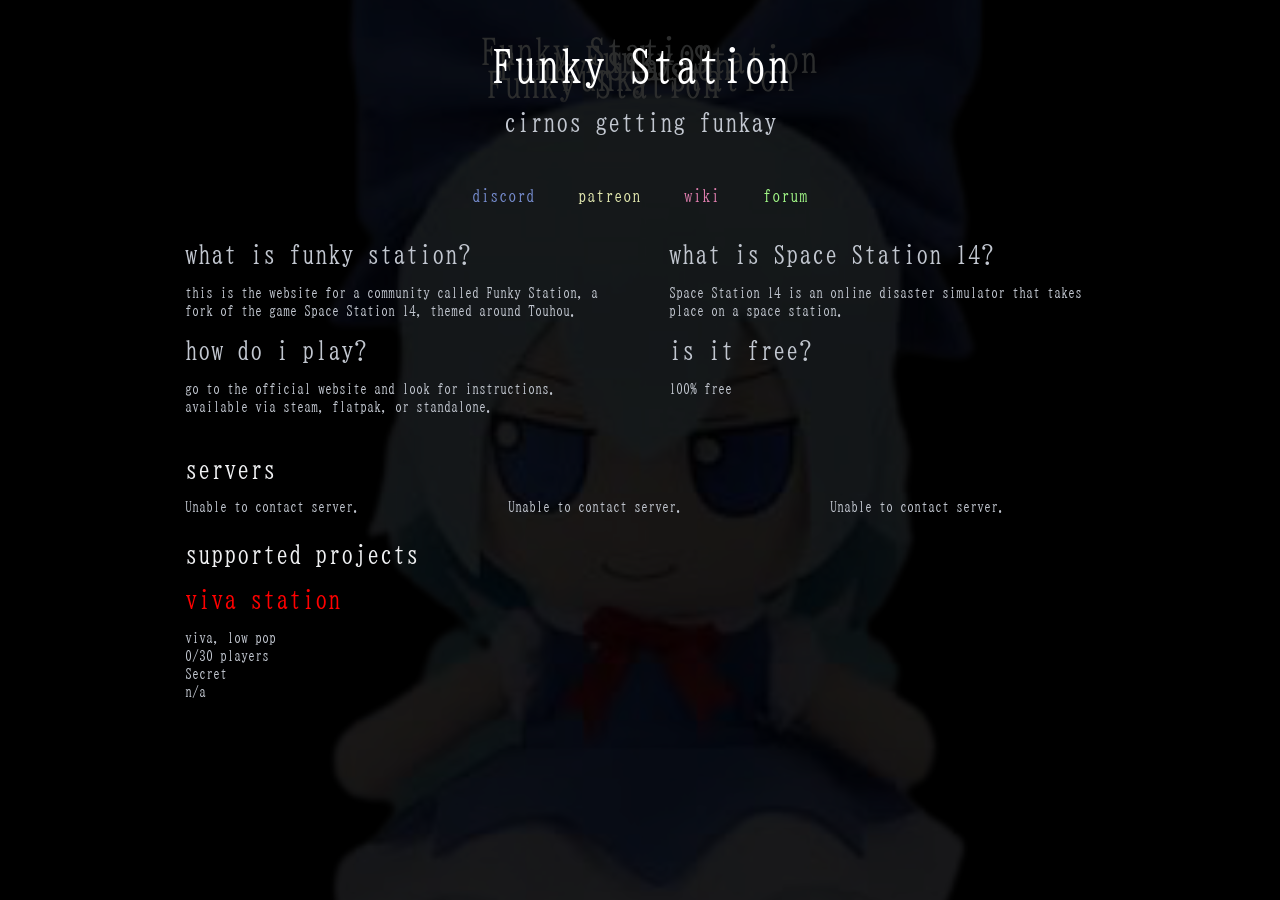
==== commit f62a9289: "force dark data theme" ====
--- a/index.html
+++ b/index.html
@@ -1,5 +1,5 @@
 <!DOCTYPE html>
-<html lang="en" style="background-color: #000;">
+<html lang="en" style="background-color: #000;" data-theme="dark">
 
 <head>
     <meta charset="utf-8" />
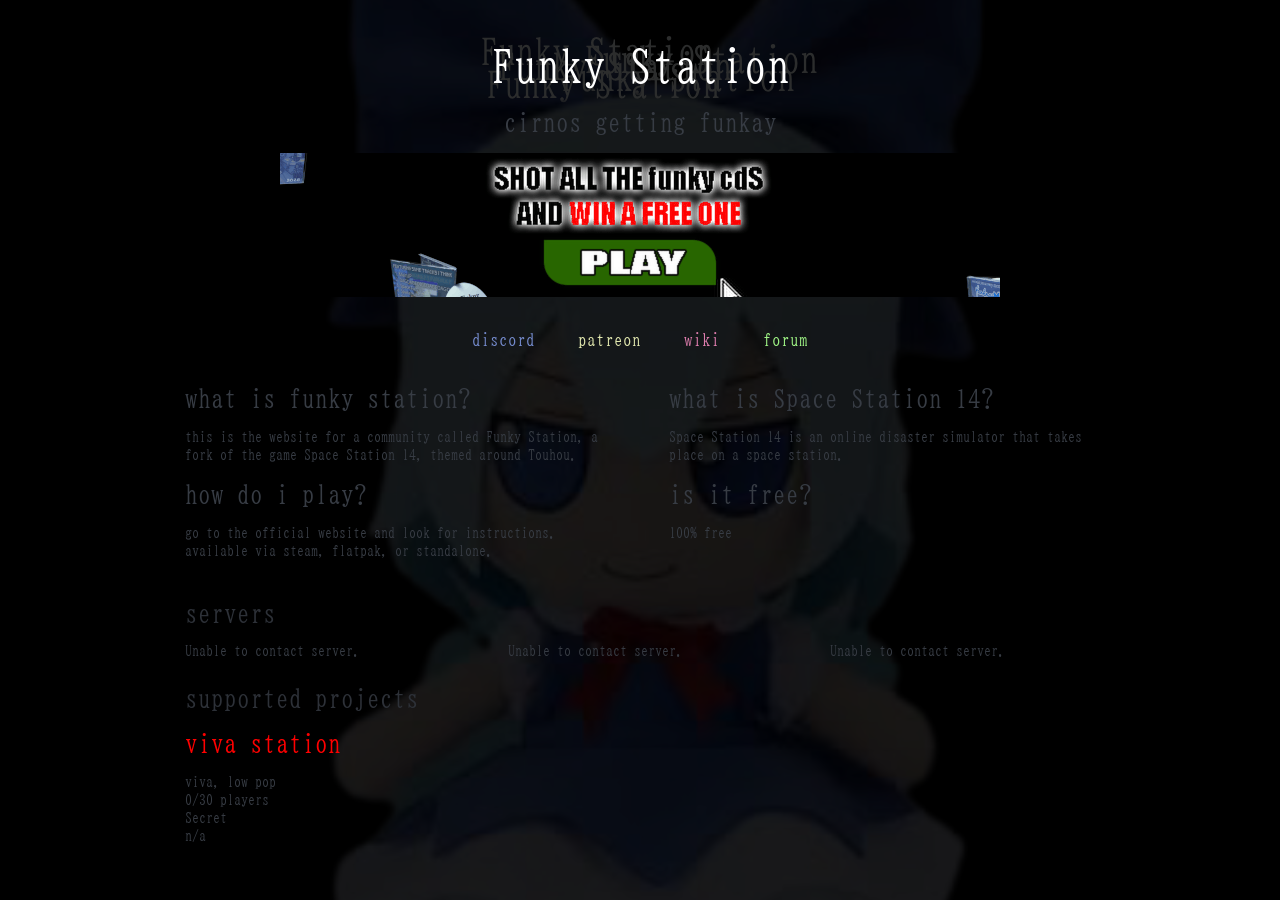
==== commit adf8729f: "update site for funkmas cd" ====
--- a/index.html
+++ b/index.html
@@ -1,5 +1,5 @@
 <!DOCTYPE html>
-<html lang="en" style="background-color: #000;" data-theme="dark">
+<html lang="en" style="background-color: #000;">
 
 <head>
     <meta charset="utf-8" />
@@ -24,6 +24,9 @@
     <div class="center">
         <h1 class="text-with-bg" style="font-size: 45px; font-weight: normal;">Funky Station</h1>
         <p style="text-align: center; font-size: 25px;">cirnos getting funkay</p>
+        <div class="promo-banner">
+            <a href="shop/funkmas-2026-cd/index.html"><img src="images/alienkids-promo.gif" alt="use code ALIENKIDS for 1 scrip off your order" width="720" height="144"></a>
+        </div>
     </div>
 
     <div class="background"></div>
--- a/style.css
+++ b/style.css
@@ -97,6 +97,15 @@
   width: 100%;
   max-width: 910px;
   box-sizing: border-box;
+}
+
+.promo-banner {
+  text-align: center;
+}
+
+.promo-banner img {
+  max-width: 100%;
+  height: auto;
 }
 
 .bottom-cirno {
